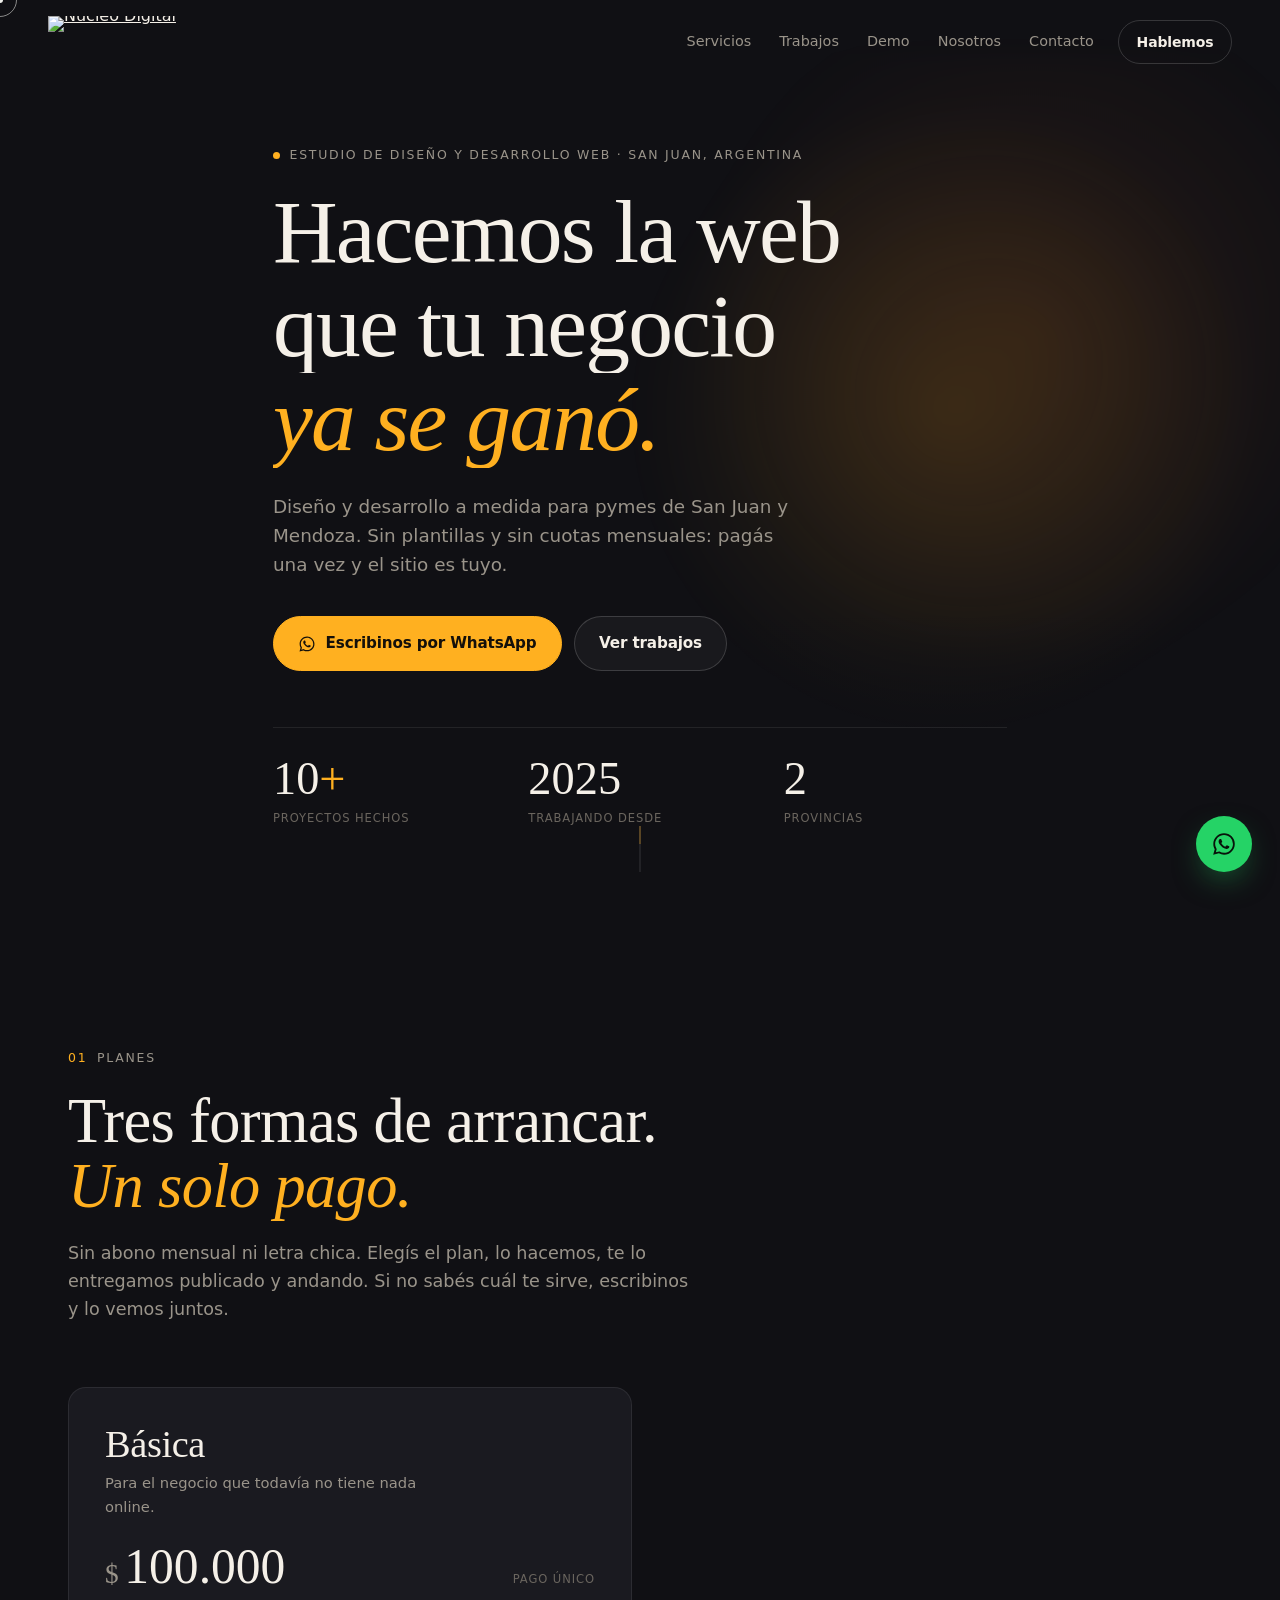
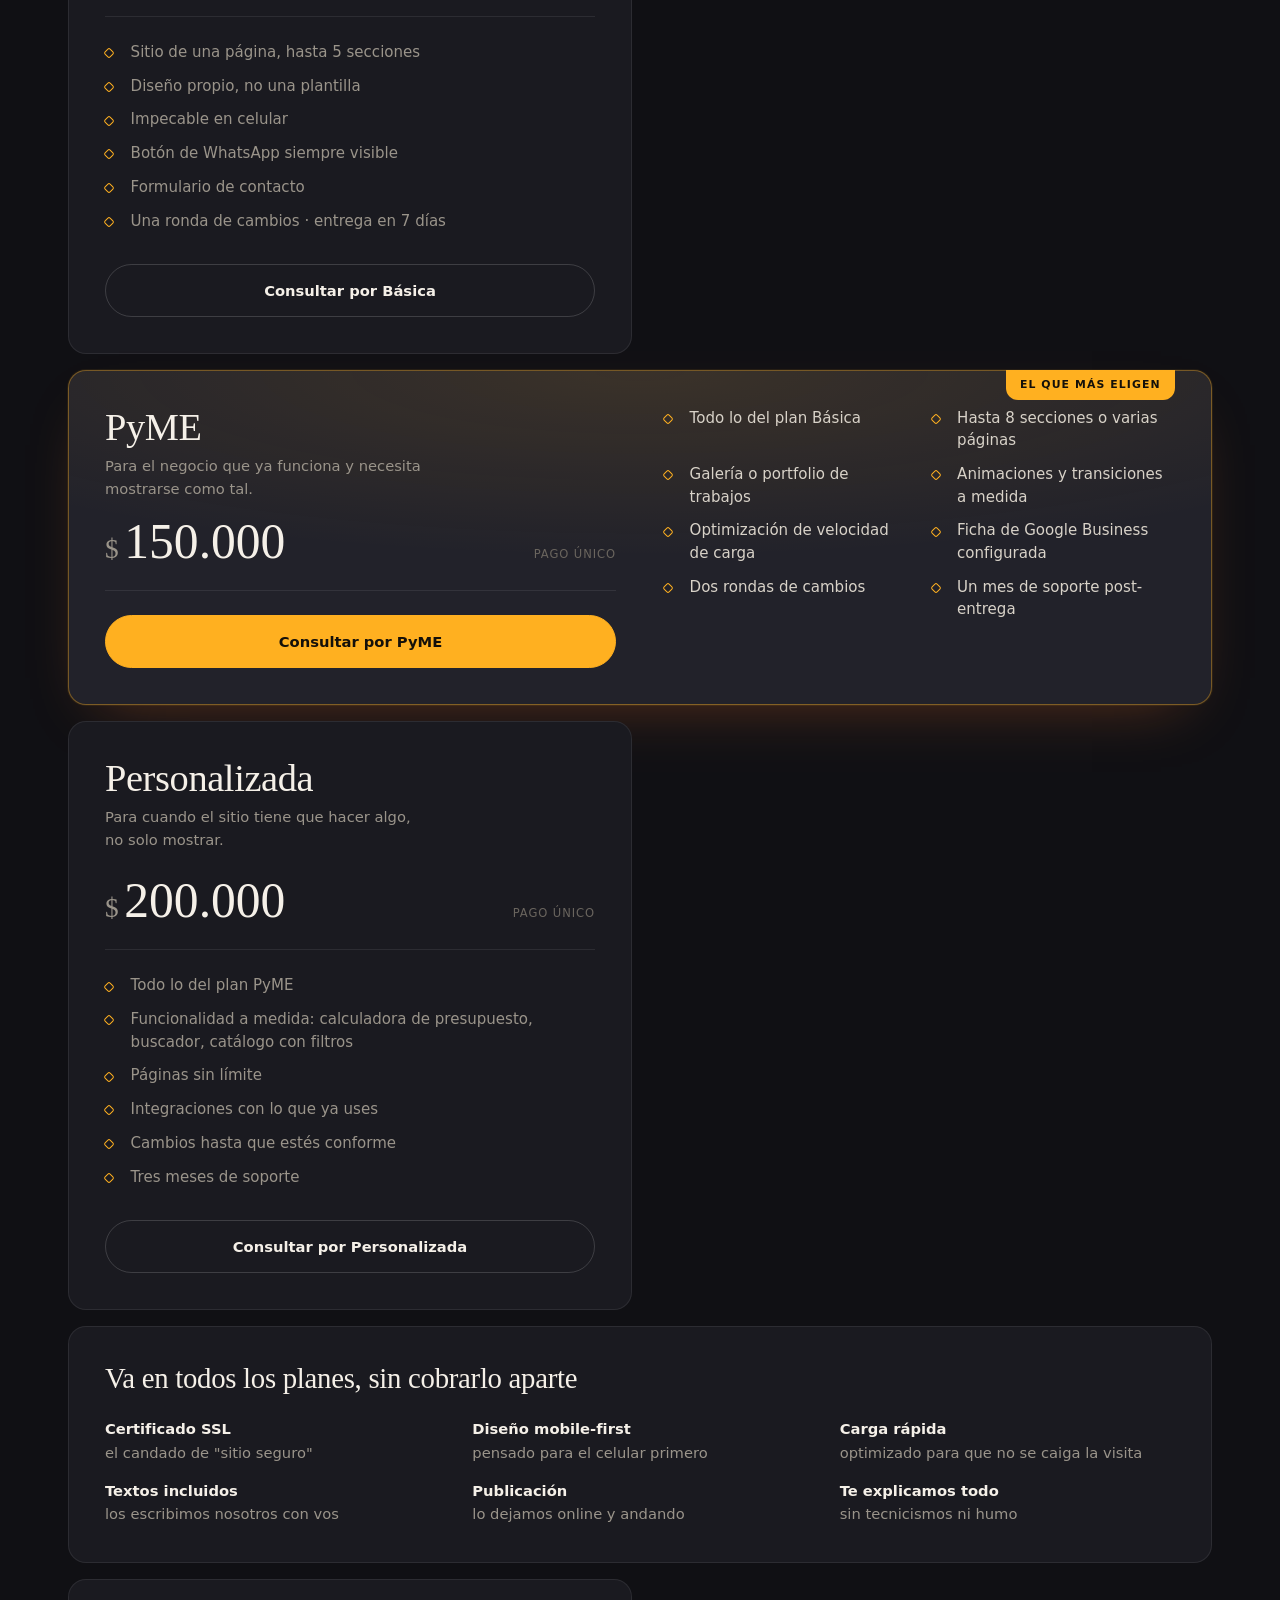
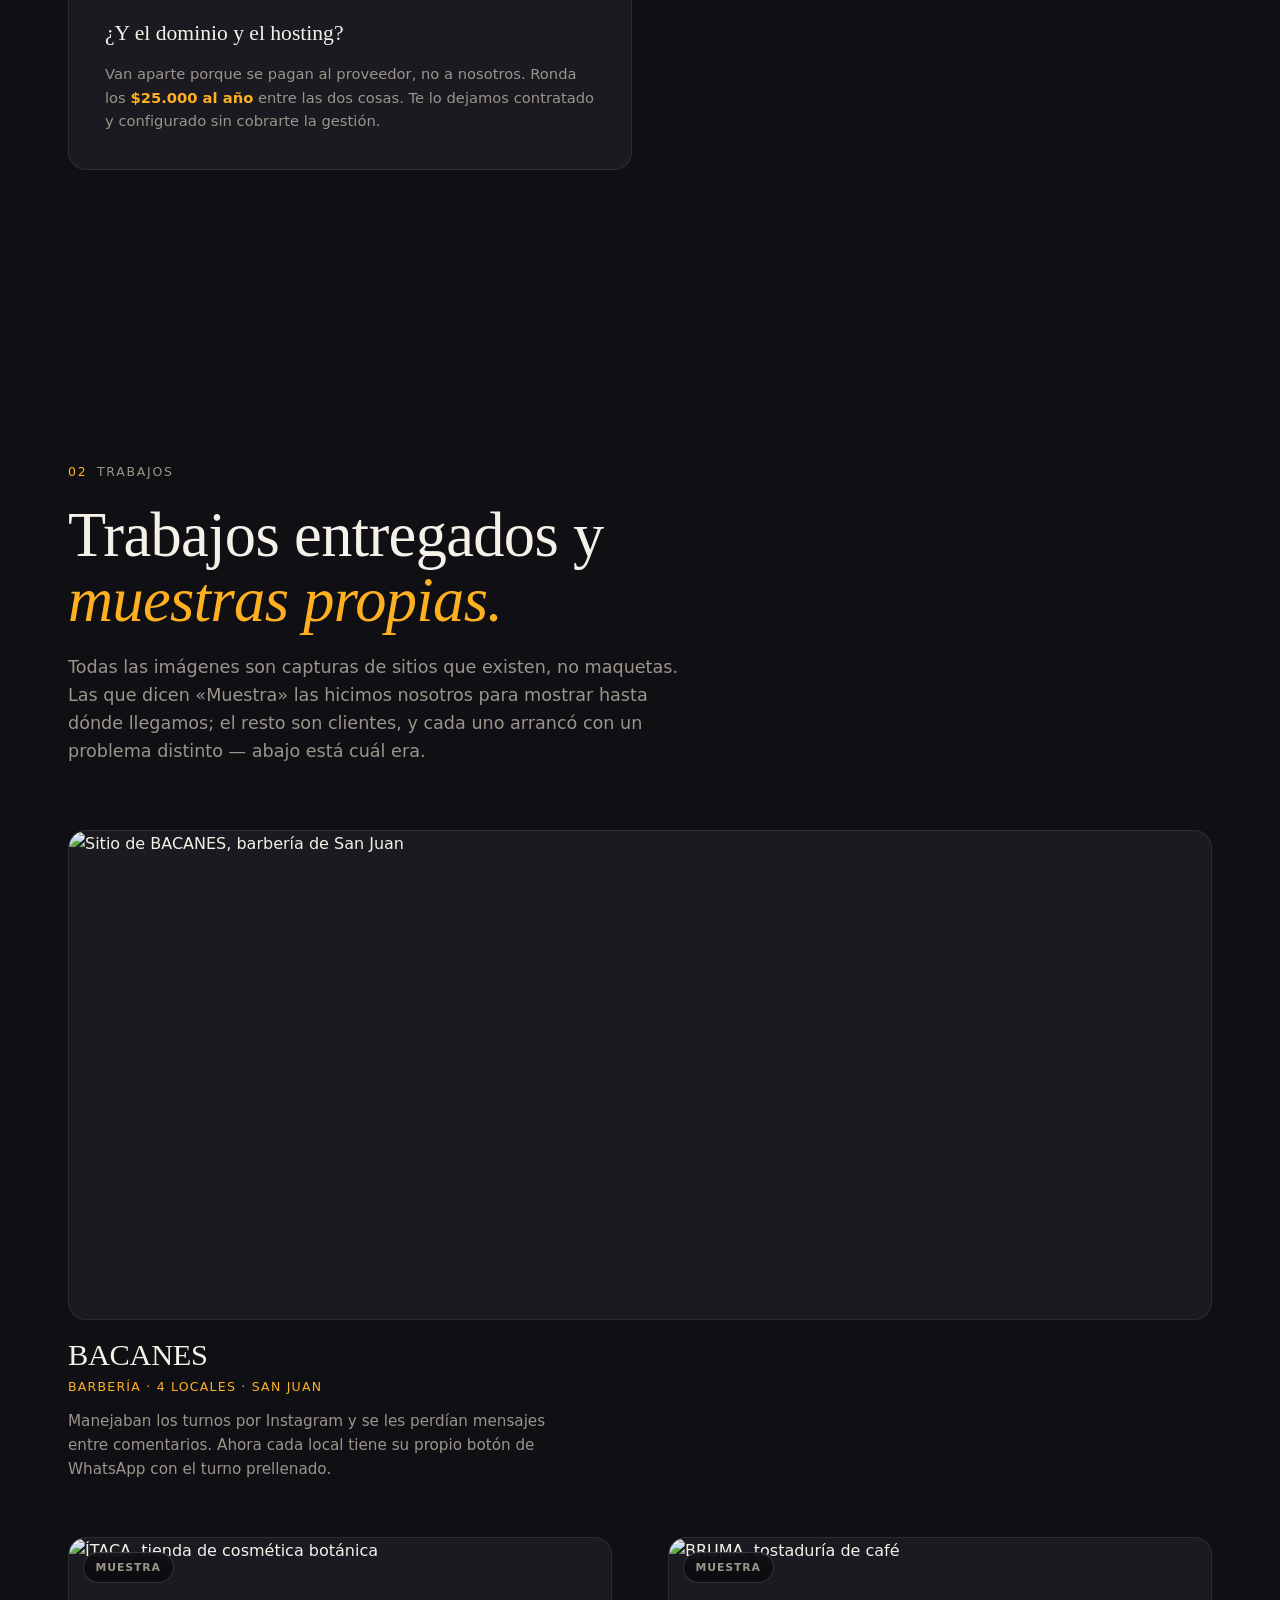
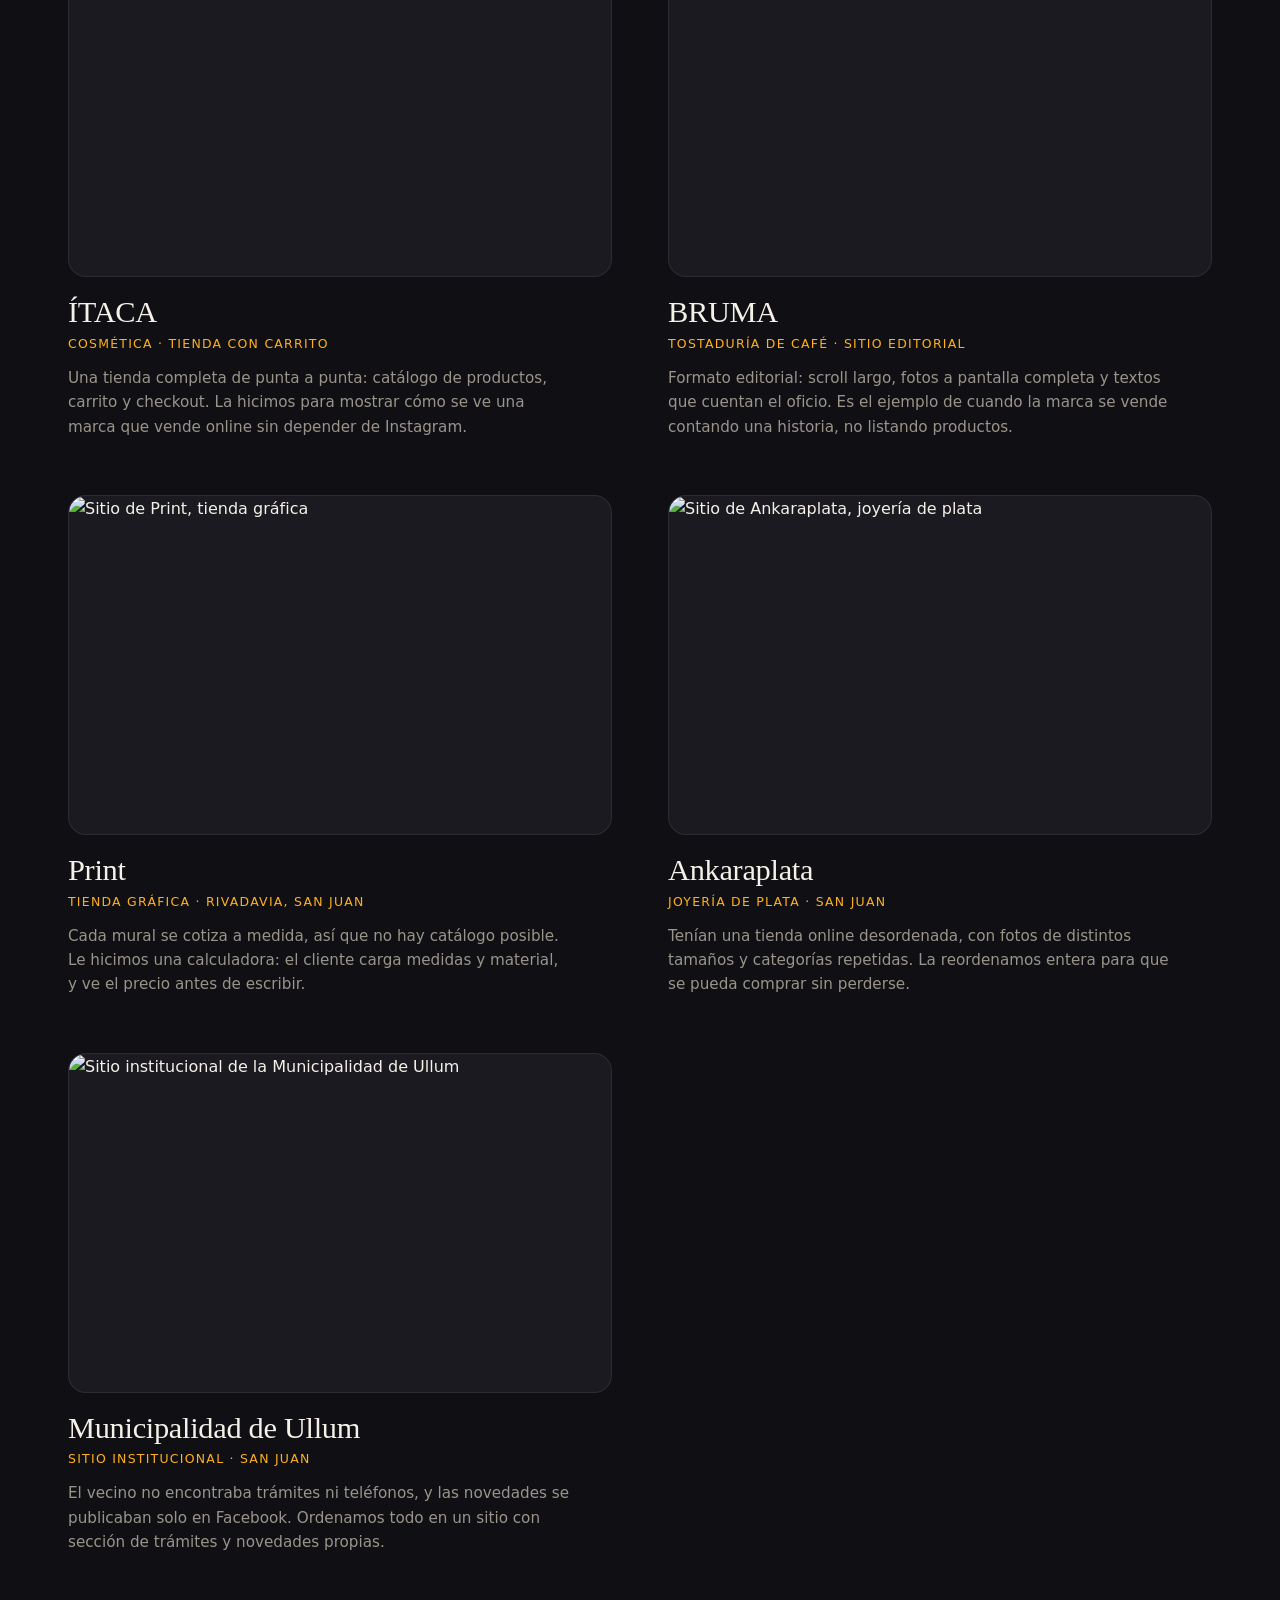
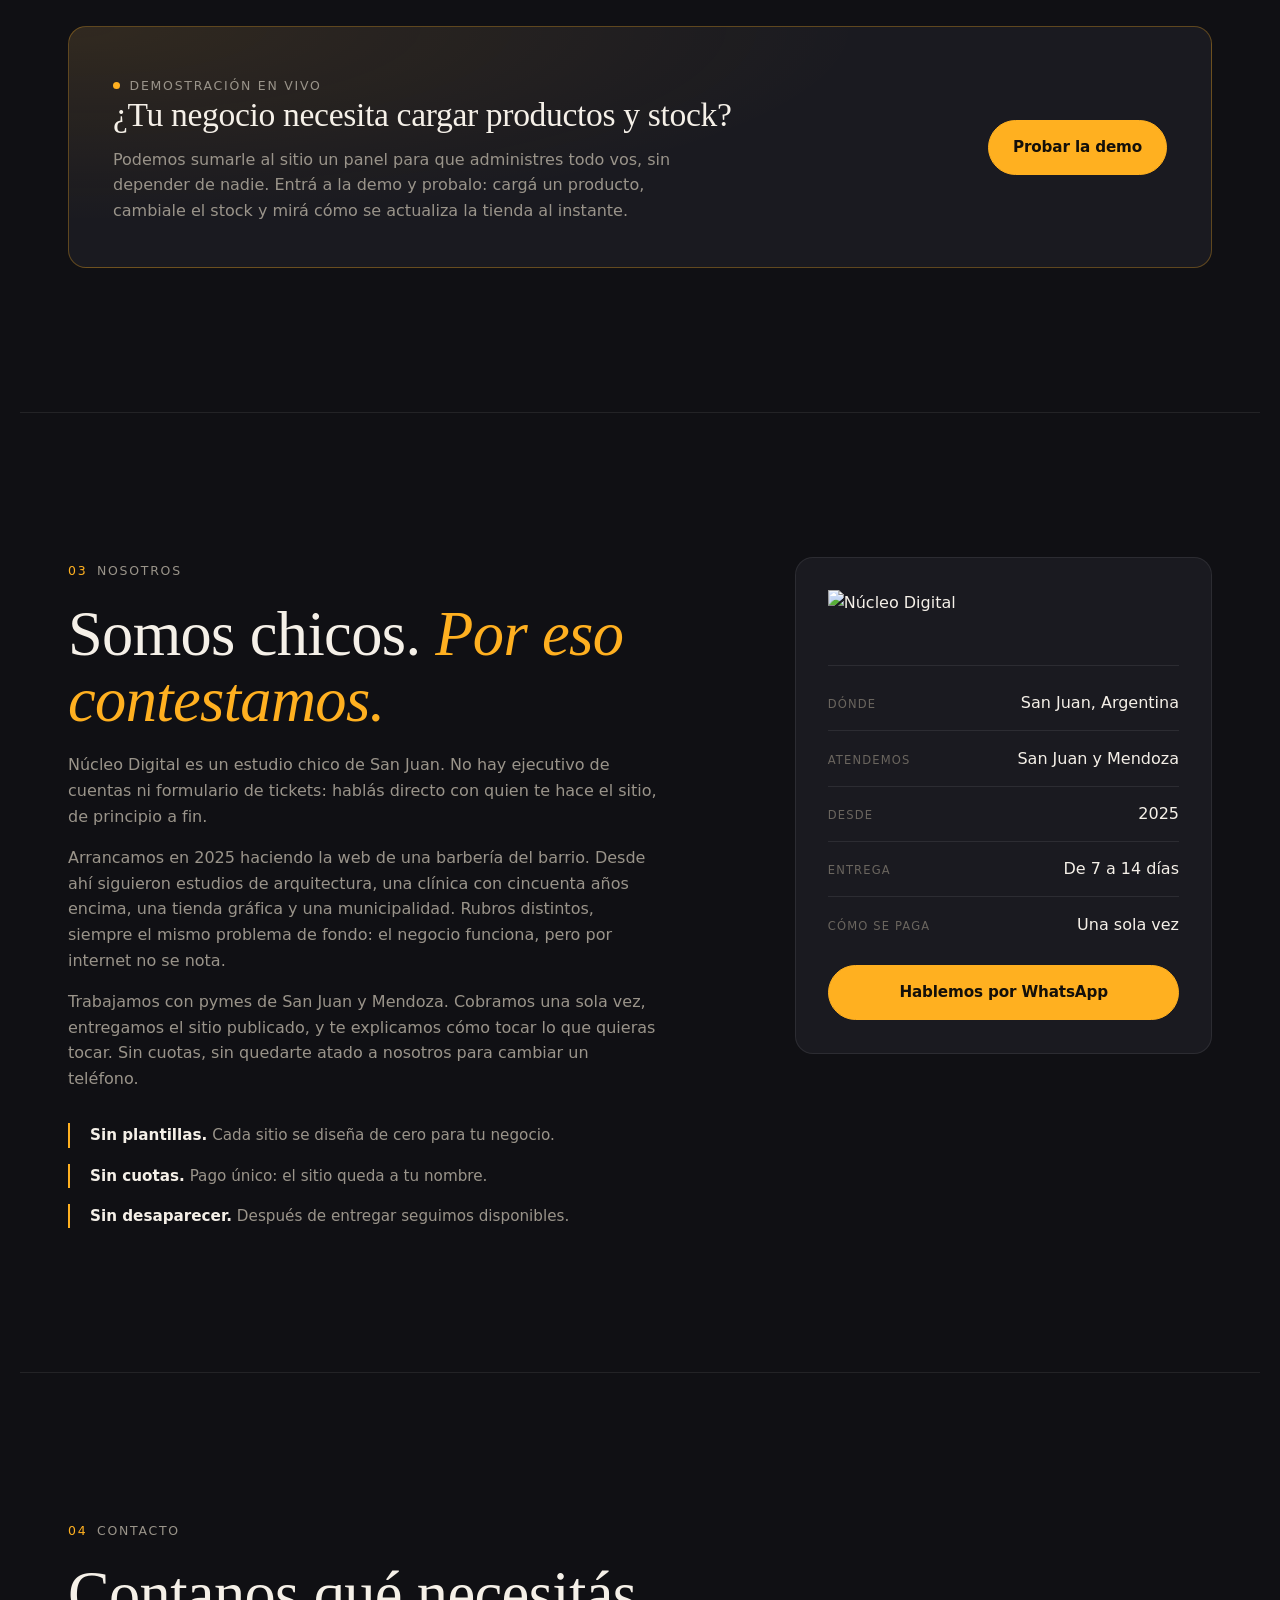
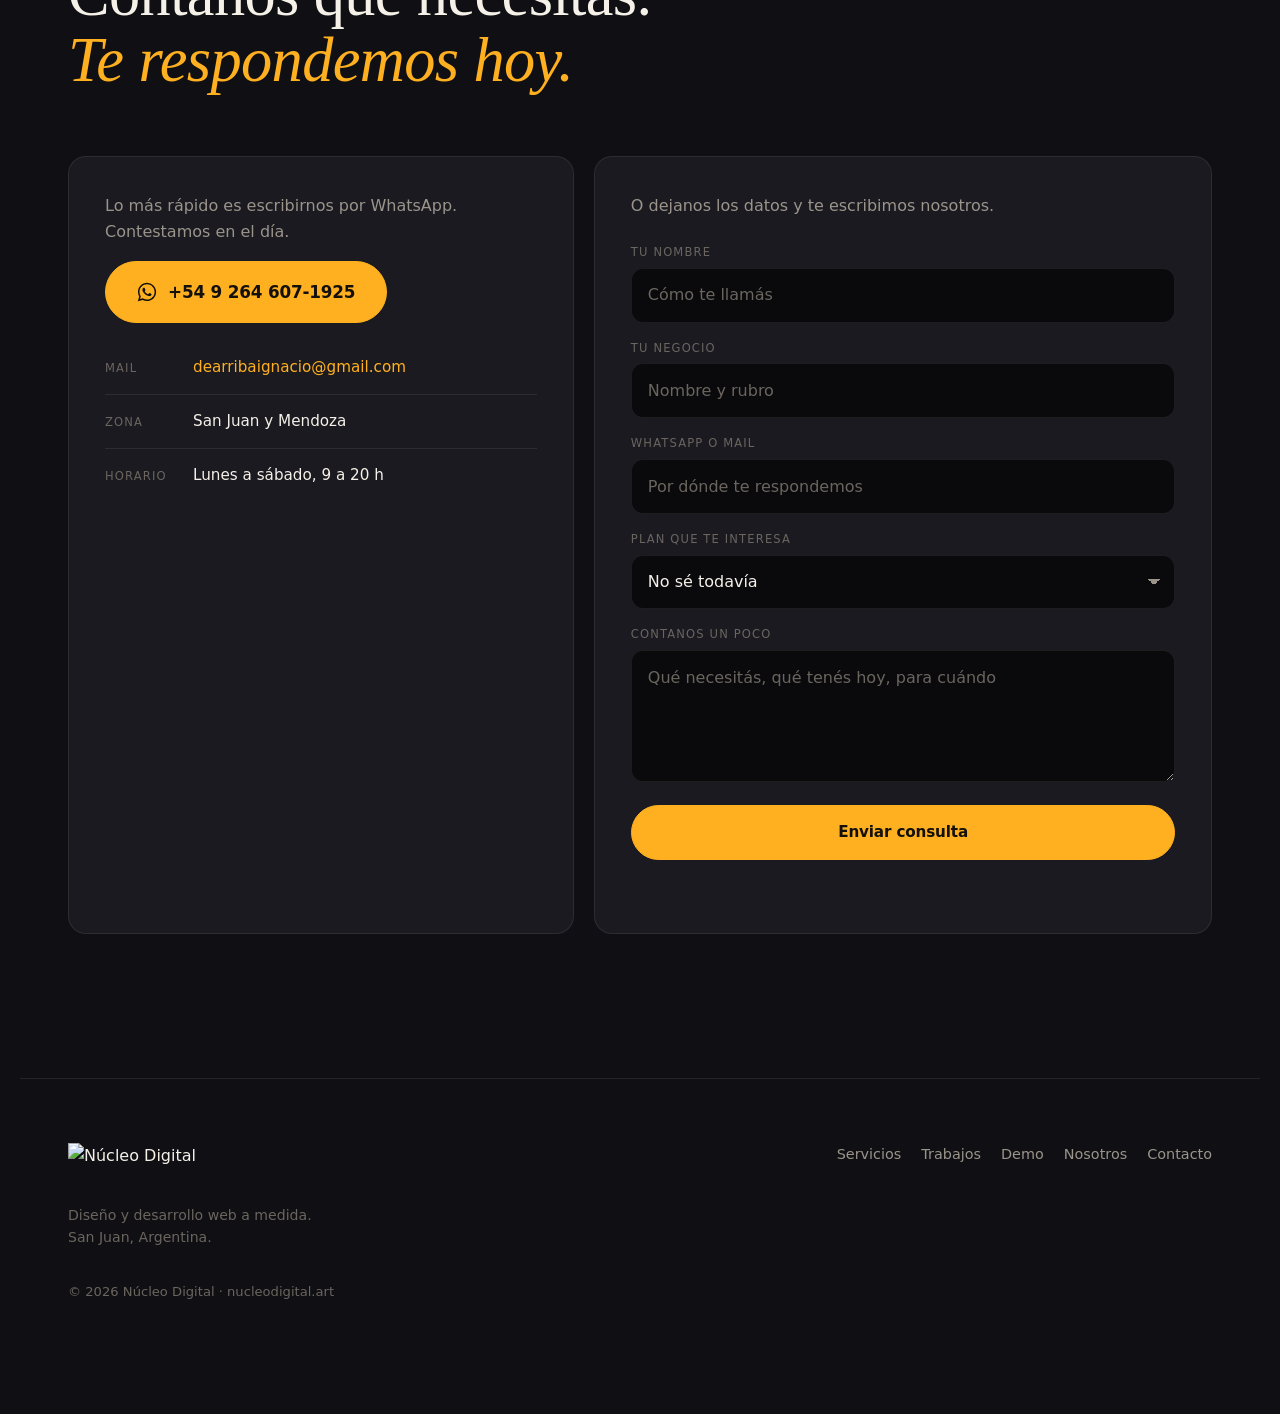
==== index.html @ 736908eb "Add files via upload" ====
<!DOCTYPE html>
<html lang="es-AR">
<head>
<meta charset="utf-8">
<meta name="viewport" content="width=device-width, initial-scale=1, viewport-fit=cover">
<title>Núcleo Digital — Diseño y desarrollo web en San Juan y Mendoza</title>
<meta name="description" content="Hacemos la web de tu negocio a medida: diseño propio, carga rápida y WhatsApp integrado. Pago único, sin cuotas. San Juan y Mendoza.">
<meta name="theme-color" content="#101014">

<!-- Open Graph: define como se ve el link cuando se manda por WhatsApp.
     La imagen debe ser absoluta y estar publicada para que WhatsApp la levante. -->
<meta property="og:type" content="website">
<meta property="og:locale" content="es_AR">
<meta property="og:site_name" content="Núcleo Digital">
<meta property="og:url" content="https://nucleodigital.art/">
<meta property="og:title" content="Núcleo Digital — La web que tu negocio ya se ganó">
<meta property="og:description" content="Diseño y desarrollo web a medida para pymes de San Juan y Mendoza. Pago único, sin cuotas mensuales. Mirá los trabajos.">
<meta property="og:image" content="https://nucleodigital.art/assets/img/og.jpg">
<meta property="og:image:width" content="1200">
<meta property="og:image:height" content="630">
<meta property="og:image:type" content="image/jpeg">
<meta property="og:image:alt" content="Núcleo Digital — estudio de diseño y desarrollo web">
<meta name="twitter:card" content="summary_large_image">
<meta name="twitter:title" content="Núcleo Digital — La web que tu negocio ya se ganó">
<meta name="twitter:description" content="Diseño y desarrollo web a medida para pymes de San Juan y Mendoza. Pago único, sin cuotas mensuales.">
<meta name="twitter:image" content="https://nucleodigital.art/assets/img/og.jpg">

<link rel="icon" href="assets/img/favicon.svg" type="image/svg+xml">
<link rel="apple-touch-icon" href="assets/img/apple-touch-icon.png">

<!-- Las fuentes van precargadas: son bloqueantes para el primer texto que se ve. -->
<link rel="preload" href="assets/fonts/inter-variable.woff2" as="font" type="font/woff2" crossorigin>
<link rel="preload" href="assets/fonts/instrument-serif-400.woff2" as="font" type="font/woff2" crossorigin>
<link rel="stylesheet" href="styles.css">

<!-- Marca que hay JS antes del primer pintado. Sin esto, los bloques que van
     a animarse aparecen visibles un instante y despues se esconden. Si el JS
     esta desactivado, la clase nunca se agrega y todo se ve igual, quieto. -->
<script>document.documentElement.classList.add('js');</script>
</head>

<body>

<a class="saltar" href="#contenido">Saltar al contenido</a>

<!-- Cursor propio. Se activa solo en dispositivos con mouse real (ver main.js). -->
<div class="cursor" aria-hidden="true"><span class="cursor__punto"></span><span class="cursor__anillo"></span></div>

<!-- ======================= ENCABEZADO ======================= -->
<header class="cabecera" id="cabecera">
  <a class="cabecera__logo" href="#inicio" aria-label="Núcleo Digital — ir al inicio">
    <img src="assets/img/logo.webp" alt="Núcleo Digital" width="200" height="60" fetchpriority="high">
  </a>

  <nav class="cabecera__nav" aria-label="Secciones">
    <a href="#servicios">Servicios</a>
    <a href="#portfolio">Trabajos</a>
    <a href="demo-panel.html">Demo</a>
    <a href="#nosotros">Nosotros</a>
    <a href="#contacto">Contacto</a>
  </nav>

  <a class="boton boton--chico iman" href="#contacto" data-cursor="Escribir">Hablemos</a>

  <button class="cabecera__menu" type="button" aria-label="Abrir menú" aria-expanded="false" aria-controls="menu-movil">
    <span></span><span></span>
  </button>
</header>

<!-- Menú de celular -->
<div class="menu-movil" id="menu-movil" hidden>
  <nav aria-label="Secciones">
    <a href="#servicios"><span>01</span> Servicios</a>
    <a href="#portfolio"><span>02</span> Trabajos</a>
    <a href="demo-panel.html"><span>03</span> Demo del panel</a>
    <a href="#nosotros"><span>04</span> Nosotros</a>
    <a href="#contacto"><span>05</span> Contacto</a>
  </nav>
  <a class="boton boton--wa" href="https://wa.me/5492646071925?text=Hola%20N%C3%BAcleo%20Digital%2C%20vi%20la%20web%20y%20quiero%20consultarles." target="_blank" rel="noopener">Escribinos por WhatsApp</a>
</div>

<main id="contenido">

<!-- ======================= INICIO / HERO ======================= -->
<section class="hero" id="inicio">
  <!-- La escena 3D se inyecta acá solo en desktop. En celular queda el
       degradado estático de CSS, que pesa cero. -->
  <div class="hero__escena" id="escena" aria-hidden="true"></div>
  <div class="hero__velo" aria-hidden="true"></div>

  <div class="hero__cuerpo">
    <p class="etiqueta revelar">
      <span class="etiqueta__punto"></span>
      Estudio de diseño y desarrollo web · San Juan, Argentina
    </p>

    <h1 class="hero__titulo">
      <span class="linea">Hacemos la web</span>
      <span class="linea">que tu negocio</span>
      <span class="linea"><em>ya se ganó.</em></span>
    </h1>

    <p class="hero__bajada revelar">
      Diseño y desarrollo a medida para pymes de San Juan y Mendoza.
      Sin plantillas y sin cuotas mensuales: pagás una vez y el sitio es tuyo.
    </p>

    <div class="hero__acciones revelar">
      <a class="boton boton--wa iman" href="https://wa.me/5492646071925?text=Hola%20N%C3%BAcleo%20Digital%2C%20vi%20la%20web%20y%20quiero%20consultarles." target="_blank" rel="noopener" data-cursor="WhatsApp">
        <svg viewBox="0 0 24 24" width="18" height="18" aria-hidden="true"><path fill="currentColor" d="M12.04 2c-5.46 0-9.9 4.44-9.9 9.9 0 1.75.46 3.45 1.32 4.95L2 22l5.3-1.39a9.86 9.86 0 0 0 4.74 1.21h.01c5.46 0 9.9-4.44 9.9-9.9 0-2.65-1.03-5.14-2.9-7.01A9.82 9.82 0 0 0 12.04 2Zm0 18.15h-.01a8.2 8.2 0 0 1-4.18-1.15l-.3-.18-3.1.81.83-3.02-.2-.31a8.16 8.16 0 0 1-1.26-4.4c0-4.54 3.7-8.23 8.23-8.23 2.2 0 4.26.86 5.82 2.41a8.18 8.18 0 0 1 2.41 5.83c0 4.54-3.7 8.24-8.24 8.24Zm4.52-6.16c-.25-.12-1.47-.72-1.69-.81-.23-.08-.39-.12-.56.13-.16.24-.64.8-.79.97-.14.16-.29.18-.54.06-.25-.12-1.05-.39-1.99-1.23-.74-.66-1.24-1.47-1.38-1.72-.15-.25-.02-.38.11-.5.11-.11.25-.29.37-.43.13-.15.17-.25.25-.41.08-.17.04-.31-.02-.43-.06-.12-.56-1.34-.76-1.84-.2-.48-.4-.42-.56-.43h-.48c-.16 0-.43.06-.65.31-.22.25-.85.83-.85 2.03s.87 2.35.99 2.51c.12.16 1.71 2.61 4.15 3.66.58.25 1.03.4 1.39.51.58.19 1.11.16 1.53.1.47-.07 1.47-.6 1.67-1.18.21-.58.21-1.07.15-1.18-.06-.1-.22-.16-.47-.28Z"/></svg>
        Escribinos por WhatsApp
      </a>
      <a class="boton boton--fantasma iman" href="#portfolio" data-cursor="Mirar">Ver trabajos</a>
    </div>

    <!-- Contadores. data-hasta es el valor final; el conteo lo arranca ScrollTrigger. -->
    <dl class="cifras revelar">
      <div class="cifra">
        <dt class="cifra__valor"><span data-contador data-hasta="10">0</span><span class="cifra__mas">+</span></dt>
        <dd class="cifra__rotulo">Proyectos hechos</dd>
      </div>
      <div class="cifra">
        <dt class="cifra__valor"><span data-contador data-hasta="2025" data-formato="crudo">0</span></dt>
        <dd class="cifra__rotulo">Trabajando desde</dd>
      </div>
      <div class="cifra">
        <dt class="cifra__valor"><span data-contador data-hasta="2">0</span></dt>
        <dd class="cifra__rotulo">Provincias</dd>
      </div>
    </dl>
  </div>

  <div class="hero__bajar" aria-hidden="true"><span></span></div>
</section>

<!-- ======================= SERVICIOS ======================= -->
<section class="seccion" id="servicios">
  <div class="seccion__cabecera">
    <p class="etiqueta revelar"><span class="etiqueta__num">01</span> Planes</p>
    <h2 class="titulo revelar-t">Tres formas de arrancar. <em>Un solo pago.</em></h2>
    <p class="seccion__bajada revelar">
      Sin abono mensual ni letra chica. Elegís el plan, lo hacemos, te lo entregamos
      publicado y andando. Si no sabés cuál te sirve, escribinos y lo vemos juntos.
    </p>
  </div>

  <!-- Bento: la celda del plan PyME ocupa el doble y lleva el acento ámbar. -->
  <div class="bento">

    <article class="plan bento__celda" data-plan="basica">
      <header class="plan__cabecera">
        <h3 class="plan__nombre">Básica</h3>
        <p class="plan__para">Para el negocio que todavía no tiene nada online.</p>
      </header>
      <p class="plan__precio"><span class="plan__moneda">$</span>100.000<span class="plan__unico">pago único</span></p>
      <ul class="plan__lista">
        <li>Sitio de una página, hasta 5 secciones</li>
        <li>Diseño propio, no una plantilla</li>
        <li>Impecable en celular</li>
        <li>Botón de WhatsApp siempre visible</li>
        <li>Formulario de contacto</li>
        <li>Una ronda de cambios · entrega en 7 días</li>
      </ul>
      <a class="plan__cta iman" href="https://wa.me/5492646071925?text=Hola%2C%20me%20interesa%20el%20plan%20B%C3%A1sica%20de%20%24100.000." target="_blank" rel="noopener" data-cursor="Consultar">Consultar por Básica</a>
    </article>

    <article class="plan plan--destacado bento__celda bento__celda--ancha" data-plan="pyme">
      <span class="plan__cinta">El que más eligen</span>
      <header class="plan__cabecera">
        <h3 class="plan__nombre">PyME</h3>
        <p class="plan__para">Para el negocio que ya funciona y necesita mostrarse como tal.</p>
      </header>
      <p class="plan__precio"><span class="plan__moneda">$</span>150.000<span class="plan__unico">pago único</span></p>
      <ul class="plan__lista plan__lista--dos">
        <li>Todo lo del plan Básica</li>
        <li>Hasta 8 secciones o varias páginas</li>
        <li>Galería o portfolio de trabajos</li>
        <li>Animaciones y transiciones a medida</li>
        <li>Optimización de velocidad de carga</li>
        <li>Ficha de Google Business configurada</li>
        <li>Dos rondas de cambios</li>
        <li>Un mes de soporte post-entrega</li>
      </ul>
      <a class="plan__cta plan__cta--lleno iman" href="https://wa.me/5492646071925?text=Hola%2C%20me%20interesa%20el%20plan%20PyME%20de%20%24150.000." target="_blank" rel="noopener" data-cursor="Consultar">Consultar por PyME</a>
    </article>

    <article class="plan bento__celda" data-plan="personalizada">
      <header class="plan__cabecera">
        <h3 class="plan__nombre">Personalizada</h3>
        <p class="plan__para">Para cuando el sitio tiene que hacer algo, no solo mostrar.</p>
      </header>
      <p class="plan__precio"><span class="plan__moneda">$</span>200.000<span class="plan__unico">pago único</span></p>
      <ul class="plan__lista">
        <li>Todo lo del plan PyME</li>
        <li>Funcionalidad a medida: calculadora de presupuesto, buscador, catálogo con filtros</li>
        <li>Páginas sin límite</li>
        <li>Integraciones con lo que ya uses</li>
        <li>Cambios hasta que estés conforme</li>
        <li>Tres meses de soporte</li>
      </ul>
      <a class="plan__cta iman" href="https://wa.me/5492646071925?text=Hola%2C%20me%20interesa%20el%20plan%20Personalizada%20de%20%24200.000." target="_blank" rel="noopener" data-cursor="Consultar">Consultar por Personalizada</a>
    </article>

    <div class="incluido bento__celda bento__celda--ancha">
      <h3 class="incluido__titulo">Va en todos los planes, sin cobrarlo aparte</h3>
      <ul class="incluido__lista">
        <li><span>Certificado SSL</span> el candado de "sitio seguro"</li>
        <li><span>Diseño mobile-first</span> pensado para el celular primero</li>
        <li><span>Carga rápida</span> optimizado para que no se caiga la visita</li>
        <li><span>Textos incluidos</span> los escribimos nosotros con vos</li>
        <li><span>Publicación</span> lo dejamos online y andando</li>
        <li><span>Te explicamos todo</span> sin tecnicismos ni humo</li>
      </ul>
    </div>

    <div class="nota bento__celda">
      <p class="nota__titulo">¿Y el dominio y el hosting?</p>
      <p>Van aparte porque se pagan al proveedor, no a nosotros. Ronda los <strong>$25.000 al año</strong> entre las dos cosas. Te lo dejamos contratado y configurado sin cobrarte la gestión.</p>
    </div>

  </div>
</section>

<!-- ======================= PORTFOLIO ======================= -->
<section class="seccion" id="portfolio">
  <div class="seccion__cabecera">
    <p class="etiqueta revelar"><span class="etiqueta__num">02</span> Trabajos</p>
    <h2 class="titulo revelar-t">Trabajos entregados y <em>muestras propias.</em></h2>
    <p class="seccion__bajada revelar">
      Todas las imágenes son capturas de sitios que existen, no maquetas. Las que dicen
      «Muestra» las hicimos nosotros para mostrar hasta dónde llegamos; el resto son
      clientes, y cada uno arrancó con un problema distinto — abajo está cuál era.
    </p>
  </div>

  <div class="trabajos">

    <article class="trabajo revelar-c">
      <a class="trabajo__marco" href="https://lightsteelblue-opossum-344997.hostingersite.com/" target="_blank" rel="noopener" data-cursor="Visitar">
        <img src="assets/portfolio/bacanes-800.webp"
             srcset="assets/portfolio/bacanes-800.webp 800w, assets/portfolio/bacanes-1600.webp 1600w"
             sizes="(max-width: 900px) 92vw, 46vw"
             alt="Sitio de BACANES, barbería de San Juan" width="1600" height="1000" loading="lazy" decoding="async">
        <span class="trabajo__ir">Ver el sitio</span>
      </a>
      <div class="trabajo__pie">
        <h3 class="trabajo__nombre">BACANES</h3>
        <p class="trabajo__rubro">Barbería · 4 locales · San Juan</p>
        <p class="trabajo__texto">Manejaban los turnos por Instagram y se les perdían mensajes entre comentarios. Ahora cada local tiene su propio botón de WhatsApp con el turno prellenado.</p>
      </div>
    </article>

    <!-- Muestras propias: van acá arriba, junto a BACANES, pero conservan el
         sello para no hacerlas pasar por clientes. -->
    <article class="trabajo revelar-c">
      <a class="trabajo__marco" href="https://mediumpurple-gnu-359072.hostingersite.com/" target="_blank" rel="noopener" data-cursor="Visitar">
        <span class="trabajo__sello">Muestra</span>
        <img src="assets/portfolio/itaca-800.webp"
             srcset="assets/portfolio/itaca-800.webp 800w, assets/portfolio/itaca-1600.webp 1600w"
             sizes="(max-width: 900px) 92vw, 46vw"
             alt="ÍTACA, tienda de cosmética botánica" width="1600" height="1000" loading="lazy" decoding="async">
        <span class="trabajo__ir">Ver el sitio</span>
      </a>
      <div class="trabajo__pie">
        <h3 class="trabajo__nombre">ÍTACA</h3>
        <p class="trabajo__rubro">Cosmética · tienda con carrito</p>
        <p class="trabajo__texto">Una tienda completa de punta a punta: catálogo de productos, carrito y checkout. La hicimos para mostrar cómo se ve una marca que vende online sin depender de Instagram.</p>
      </div>
    </article>

    <article class="trabajo revelar-c">
      <a class="trabajo__marco" href="https://darkorchid-frog-388124.hostingersite.com/" target="_blank" rel="noopener" data-cursor="Visitar">
        <span class="trabajo__sello">Muestra</span>
        <img src="assets/portfolio/bruma-800.webp"
             srcset="assets/portfolio/bruma-800.webp 800w, assets/portfolio/bruma-1600.webp 1600w"
             sizes="(max-width: 900px) 92vw, 46vw"
             alt="BRUMA, tostaduría de café" width="1600" height="1000" loading="lazy" decoding="async">
        <span class="trabajo__ir">Ver el sitio</span>
      </a>
      <div class="trabajo__pie">
        <h3 class="trabajo__nombre">BRUMA</h3>
        <p class="trabajo__rubro">Tostaduría de café · sitio editorial</p>
        <p class="trabajo__texto">Formato editorial: scroll largo, fotos a pantalla completa y textos que cuentan el oficio. Es el ejemplo de cuando la marca se vende contando una historia, no listando productos.</p>
      </div>
    </article>

    <article class="trabajo revelar-c">
      <div class="trabajo__marco trabajo__marco--quieto">
        <img src="assets/portfolio/print-800.webp"
             srcset="assets/portfolio/print-800.webp 800w, assets/portfolio/print-1600.webp 1600w"
             sizes="(max-width: 900px) 92vw, 46vw"
             alt="Sitio de Print, tienda gráfica" width="1600" height="1000" loading="lazy" decoding="async">
      </div>
      <div class="trabajo__pie">
        <h3 class="trabajo__nombre">Print</h3>
        <p class="trabajo__rubro">Tienda gráfica · Rivadavia, San Juan</p>
        <p class="trabajo__texto">Cada mural se cotiza a medida, así que no hay catálogo posible. Le hicimos una calculadora: el cliente carga medidas y material, y ve el precio antes de escribir.</p>
      </div>
    </article>

    <article class="trabajo revelar-c">
      <div class="trabajo__marco trabajo__marco--quieto">
        <img src="assets/portfolio/ankara-800.webp"
             srcset="assets/portfolio/ankara-800.webp 800w, assets/portfolio/ankara-1600.webp 1600w"
             sizes="(max-width: 900px) 92vw, 46vw"
             alt="Sitio de Ankaraplata, joyería de plata" width="1600" height="1000" loading="lazy" decoding="async">
      </div>
      <div class="trabajo__pie">
        <h3 class="trabajo__nombre">Ankaraplata</h3>
        <p class="trabajo__rubro">Joyería de plata · San Juan</p>
        <p class="trabajo__texto">Tenían una tienda online desordenada, con fotos de distintos tamaños y categorías repetidas. La reordenamos entera para que se pueda comprar sin perderse.</p>
      </div>
    </article>

    <article class="trabajo revelar-c">
      <div class="trabajo__marco trabajo__marco--quieto">
        <img src="assets/portfolio/ullum-800.webp"
             srcset="assets/portfolio/ullum-800.webp 800w, assets/portfolio/ullum-1600.webp 1600w"
             sizes="(max-width: 900px) 92vw, 46vw"
             alt="Sitio institucional de la Municipalidad de Ullum" width="1600" height="1000" loading="lazy" decoding="async">
      </div>
      <div class="trabajo__pie">
        <h3 class="trabajo__nombre">Municipalidad de Ullum</h3>
        <p class="trabajo__rubro">Sitio institucional · San Juan</p>
        <p class="trabajo__texto">El vecino no encontraba trámites ni teléfonos, y las novedades se publicaban solo en Facebook. Ordenamos todo en un sitio con sección de trámites y novedades propias.</p>
      </div>
    </article>

  </div>

  <!-- Invitación a la demo del panel: acá el cliente ya vio los trabajos y es
       el momento de mostrarle que también se le puede hacer algo con gestión. -->
  <aside class="invita-demo revelar-c">
    <div class="invita-demo__texto">
      <p class="etiqueta"><span class="etiqueta__punto"></span> Demostración en vivo</p>
      <h3 class="invita-demo__titulo">¿Tu negocio necesita cargar productos y stock?</h3>
      <p>
        Podemos sumarle al sitio un panel para que administres todo vos, sin
        depender de nadie. Entrá a la demo y probalo: cargá un producto, cambiale
        el stock y mirá cómo se actualiza la tienda al instante.
      </p>
    </div>
    <a class="boton boton--lleno iman" href="demo-panel.html" data-cursor="Probar">Probar la demo</a>
  </aside>
</section>

<!-- ======================= NOSOTROS ======================= -->
<section class="seccion seccion--nosotros" id="nosotros">
  <div class="nosotros">
    <div class="nosotros__texto">
      <p class="etiqueta revelar"><span class="etiqueta__num">03</span> Nosotros</p>
      <h2 class="titulo revelar-t">Somos chicos. <em>Por eso contestamos.</em></h2>

      <p class="revelar">
        Núcleo Digital es un estudio chico de San Juan. No hay ejecutivo de cuentas ni
        formulario de tickets: hablás directo con quien te hace el sitio, de principio a fin.
      </p>
      <p class="revelar">
        Arrancamos en 2025 haciendo la web de una barbería del barrio. Desde ahí siguieron
        estudios de arquitectura, una clínica con cincuenta años encima, una tienda gráfica
        y una municipalidad. Rubros distintos, siempre el mismo problema de fondo: el
        negocio funciona, pero por internet no se nota.
      </p>
      <p class="revelar">
        Trabajamos con pymes de San Juan y Mendoza. Cobramos una sola vez, entregamos el
        sitio publicado, y te explicamos cómo tocar lo que quieras tocar. Sin cuotas, sin
        quedarte atado a nosotros para cambiar un teléfono.
      </p>

      <ul class="valores revelar">
        <li><strong>Sin plantillas.</strong> Cada sitio se diseña de cero para tu negocio.</li>
        <li><strong>Sin cuotas.</strong> Pago único: el sitio queda a tu nombre.</li>
        <li><strong>Sin desaparecer.</strong> Después de entregar seguimos disponibles.</li>
      </ul>
    </div>

    <aside class="nosotros__tarjeta revelar-c">
      <div class="nosotros__marca">
        <img src="assets/img/logo.webp" alt="Núcleo Digital" width="220" height="66" loading="lazy">
      </div>
      <dl class="ficha">
        <div><dt>Dónde</dt><dd>San Juan, Argentina</dd></div>
        <div><dt>Atendemos</dt><dd>San Juan y Mendoza</dd></div>
        <div><dt>Desde</dt><dd>2025</dd></div>
        <div><dt>Entrega</dt><dd>De 7 a 14 días</dd></div>
        <div><dt>Cómo se paga</dt><dd>Una sola vez</dd></div>
      </dl>
      <a class="boton boton--wa boton--bloque iman" href="https://wa.me/5492646071925?text=Hola%20N%C3%BAcleo%20Digital%2C%20quiero%20hacer%20una%20consulta." target="_blank" rel="noopener" data-cursor="WhatsApp">Hablemos por WhatsApp</a>
    </aside>
  </div>
</section>

<!-- ======================= CONTACTO ======================= -->
<section class="seccion" id="contacto">
  <div class="seccion__cabecera">
    <p class="etiqueta revelar"><span class="etiqueta__num">04</span> Contacto</p>
    <h2 class="titulo revelar-t">Contanos qué necesitás. <em>Te respondemos hoy.</em></h2>
  </div>

  <div class="contacto">
    <div class="contacto__directo revelar-c">
      <p class="contacto__intro">Lo más rápido es escribirnos por WhatsApp. Contestamos en el día.</p>

      <a class="boton boton--wa boton--grande iman" href="https://wa.me/5492646071925?text=Hola%20N%C3%BAcleo%20Digital%2C%20vi%20la%20web%20y%20quiero%20consultarles." target="_blank" rel="noopener" data-cursor="WhatsApp">
        <svg viewBox="0 0 24 24" width="22" height="22" aria-hidden="true"><path fill="currentColor" d="M12.04 2c-5.46 0-9.9 4.44-9.9 9.9 0 1.75.46 3.45 1.32 4.95L2 22l5.3-1.39a9.86 9.86 0 0 0 4.74 1.21h.01c5.46 0 9.9-4.44 9.9-9.9 0-2.65-1.03-5.14-2.9-7.01A9.82 9.82 0 0 0 12.04 2Zm0 18.15h-.01a8.2 8.2 0 0 1-4.18-1.15l-.3-.18-3.1.81.83-3.02-.2-.31a8.16 8.16 0 0 1-1.26-4.4c0-4.54 3.7-8.23 8.23-8.23 2.2 0 4.26.86 5.82 2.41a8.18 8.18 0 0 1 2.41 5.83c0 4.54-3.7 8.24-8.24 8.24Zm4.52-6.16c-.25-.12-1.47-.72-1.69-.81-.23-.08-.39-.12-.56.13-.16.24-.64.8-.79.97-.14.16-.29.18-.54.06-.25-.12-1.05-.39-1.99-1.23-.74-.66-1.24-1.47-1.38-1.72-.15-.25-.02-.38.11-.5.11-.11.25-.29.37-.43.13-.15.17-.25.25-.41.08-.17.04-.31-.02-.43-.06-.12-.56-1.34-.76-1.84-.2-.48-.4-.42-.56-.43h-.48c-.16 0-.43.06-.65.31-.22.25-.85.83-.85 2.03s.87 2.35.99 2.51c.12.16 1.71 2.61 4.15 3.66.58.25 1.03.4 1.39.51.58.19 1.11.16 1.53.1.47-.07 1.47-.6 1.67-1.18.21-.58.21-1.07.15-1.18-.06-.1-.22-.16-.47-.28Z"/></svg>
        +54 9 264 607-1925
      </a>

      <ul class="contacto__datos">
        <li><span>Mail</span> <a href="mailto:dearribaignacio@gmail.com">dearribaignacio@gmail.com</a></li>
        <li><span>Zona</span> San Juan y Mendoza</li>
        <li><span>Horario</span> Lunes a sábado, 9 a 20 h</li>
      </ul>
    </div>

    <!-- El formulario manda a Google Apps Script. Si todavia no esta configurado
         (ver ENDPOINT_FORMULARIO en main.js), cae elegante a WhatsApp con el
         mensaje ya armado, asi nunca se pierde una consulta. -->
    <form class="formulario revelar-c" id="formulario" novalidate>
      <p class="formulario__intro">O dejanos los datos y te escribimos nosotros.</p>

      <div class="campo">
        <label for="f-nombre">Tu nombre</label>
        <input id="f-nombre" name="nombre" type="text" autocomplete="name" required placeholder="Cómo te llamás">
      </div>

      <div class="campo">
        <label for="f-negocio">Tu negocio</label>
        <input id="f-negocio" name="negocio" type="text" autocomplete="organization" placeholder="Nombre y rubro">
      </div>

      <div class="campo">
        <label for="f-contacto">WhatsApp o mail</label>
        <input id="f-contacto" name="contacto" type="text" autocomplete="tel" required placeholder="Por dónde te respondemos">
      </div>

      <div class="campo">
        <label for="f-plan">Plan que te interesa</label>
        <select id="f-plan" name="plan">
          <option value="No sé todavía">No sé todavía</option>
          <option value="Básica $100.000">Básica · $100.000</option>
          <option value="PyME $150.000">PyME · $150.000</option>
          <option value="Personalizada $200.000">Personalizada · $200.000</option>
        </select>
      </div>

      <div class="campo">
        <label for="f-mensaje">Contanos un poco</label>
        <textarea id="f-mensaje" name="mensaje" rows="4" placeholder="Qué necesitás, qué tenés hoy, para cuándo"></textarea>
      </div>

      <!-- Trampa para bots: si viene con texto, se descarta el envio. -->
      <div class="miel" aria-hidden="true">
        <label for="f-web">No completar</label>
        <input id="f-web" name="web" type="text" tabindex="-1" autocomplete="off">
      </div>

      <button class="boton boton--lleno boton--bloque iman" type="submit" data-cursor="Enviar">Enviar consulta</button>
      <p class="formulario__aviso" id="aviso" role="status" aria-live="polite"></p>
    </form>
  </div>
</section>

</main>

<!-- ======================= PIE ======================= -->
<footer class="pie">
  <div class="pie__marca">
    <img src="assets/img/logo.webp" alt="Núcleo Digital" width="180" height="54" loading="lazy">
    <p>Diseño y desarrollo web a medida.<br>San Juan, Argentina.</p>
  </div>
  <nav class="pie__nav" aria-label="Secciones">
    <a href="#servicios">Servicios</a>
    <a href="#portfolio">Trabajos</a>
    <a href="demo-panel.html">Demo</a>
    <a href="#nosotros">Nosotros</a>
    <a href="#contacto">Contacto</a>
  </nav>
  <p class="pie__legal">© <span id="anio">2026</span> Núcleo Digital · nucleodigital.art</p>
</footer>

<!-- WhatsApp flotante, fijo en toda la pagina -->
<a class="flotante" href="https://wa.me/5492646071925?text=Hola%20N%C3%BAcleo%20Digital%2C%20vi%20la%20web%20y%20quiero%20consultarles." target="_blank" rel="noopener" aria-label="Escribinos por WhatsApp" data-cursor="WhatsApp">
  <svg viewBox="0 0 24 24" width="26" height="26" aria-hidden="true"><path fill="currentColor" d="M12.04 2c-5.46 0-9.9 4.44-9.9 9.9 0 1.75.46 3.45 1.32 4.95L2 22l5.3-1.39a9.86 9.86 0 0 0 4.74 1.21h.01c5.46 0 9.9-4.44 9.9-9.9 0-2.65-1.03-5.14-2.9-7.01A9.82 9.82 0 0 0 12.04 2Zm0 18.15h-.01a8.2 8.2 0 0 1-4.18-1.15l-.3-.18-3.1.81.83-3.02-.2-.31a8.16 8.16 0 0 1-1.26-4.4c0-4.54 3.7-8.23 8.23-8.23 2.2 0 4.26.86 5.82 2.41a8.18 8.18 0 0 1 2.41 5.83c0 4.54-3.7 8.24-8.24 8.24Zm4.52-6.16c-.25-.12-1.47-.72-1.69-.81-.23-.08-.39-.12-.56.13-.16.24-.64.8-.79.97-.14.16-.29.18-.54.06-.25-.12-1.05-.39-1.99-1.23-.74-.66-1.24-1.47-1.38-1.72-.15-.25-.02-.38.11-.5.11-.11.25-.29.37-.43.13-.15.17-.25.25-.41.08-.17.04-.31-.02-.43-.06-.12-.56-1.34-.76-1.84-.2-.48-.4-.42-.56-.43h-.48c-.16 0-.43.06-.65.31-.22.25-.85.83-.85 2.03s.87 2.35.99 2.51c.12.16 1.71 2.61 4.15 3.66.58.25 1.03.4 1.39.51.58.19 1.11.16 1.53.1.47-.07 1.47-.6 1.67-1.18.21-.58.21-1.07.15-1.18-.06-.1-.22-.16-.47-.28Z"/></svg>
  <span class="flotante__globo">Escribinos</span>
</a>

<script src="lib/lenis.min.js"></script>
<script src="lib/gsap.min.js"></script>
<script src="lib/ScrollTrigger.min.js"></script>
<script src="main.js"></script>
</body>
</html>
---- styles.css ----
/* =========================================================================
   NÚCLEO DIGITAL — hoja de estilos
   Paleta: grafito cálido + ámbar. Tipografías: Instrument Serif + Inter.
   Escrito mobile-first: lo que ve el celular es lo que carga primero.
   ========================================================================= */

/* ---------------------------------------------------------------- fuentes */
@font-face {
  font-family: 'Instrument Serif';
  src: url('assets/fonts/instrument-serif-400.woff2') format('woff2');
  font-weight: 400;
  font-style: normal;
  font-display: swap;
}
@font-face {
  font-family: 'Instrument Serif';
  src: url('assets/fonts/instrument-serif-400-italic.woff2') format('woff2');
  font-weight: 400;
  font-style: italic;
  font-display: swap;
}
/* Inter es variable: un solo archivo cubre de 100 a 900. */
@font-face {
  font-family: 'Inter';
  src: url('assets/fonts/inter-variable.woff2') format('woff2');
  font-weight: 100 900;
  font-style: normal;
  font-display: swap;
}

/* ----------------------------------------------------------------- tokens */
:root {
  --fondo: #101014;
  --fondo-hondo: #0a0a0d;
  --superficie: #1a1a20;
  --superficie-alta: #22222a;
  --texto: #f5f0e8;
  --suave: #9a948a;
  --tenue: #6a655e;
  --ambar: #ffb020;
  --naranja: #ff7a2f;
  --borde: rgb(255 255 255 / 8%);
  --borde-fuerte: rgb(255 255 255 / 16%);

  --serif: 'Instrument Serif', 'Times New Roman', serif;
  --sans: 'Inter', system-ui, -apple-system, 'Segoe UI', sans-serif;

  --ancho: 1240px;
  --margen: clamp(1.25rem, 5vw, 3rem);
  --radio: 18px;
  --radio-chico: 12px;

  --suavizado: cubic-bezier(0.22, 1, 0.36, 1);
  --cabecera-alto: 72px;
}

/* ------------------------------------------------------------------- base */
*,
*::before,
*::after { box-sizing: border-box; }

html {
  -webkit-text-size-adjust: 100%;
  scroll-behavior: smooth;
}
/* Con Lenis activo el scroll lo maneja JS: el nativo molesta. */
html.lenis { scroll-behavior: auto; }
html.lenis body { height: auto; }
.lenis.lenis-smooth { scroll-behavior: auto !important; }

body {
  margin: 0;
  background: var(--fondo);
  color: var(--texto);
  font-family: var(--sans);
  font-size: 1rem;
  line-height: 1.6;
  -webkit-font-smoothing: antialiased;
  overflow-x: hidden;
}
body.sin-scroll { overflow: hidden; }

img { max-width: 100%; height: auto; display: block; }

a { color: inherit; }

h1, h2, h3, h4 {
  font-family: var(--serif);
  font-weight: 400;
  line-height: 1.05;
  letter-spacing: -0.01em;
  margin: 0;
}
h1 em, h2 em, h3 em { font-style: italic; color: var(--ambar); }

p { margin: 0 0 1rem; }

::selection { background: var(--ambar); color: #14100a; }

:focus-visible {
  outline: 2px solid var(--ambar);
  outline-offset: 3px;
  border-radius: 4px;
}

.saltar {
  position: absolute;
  left: -9999px;
  top: 0;
  z-index: 200;
  background: var(--ambar);
  color: #14100a;
  padding: 0.75rem 1.25rem;
  font-weight: 600;
  border-radius: 0 0 var(--radio-chico) 0;
}
.saltar:focus { left: 0; }

/* ---------------------------------------------------------------- botones */
.boton {
  --relleno: 0.9rem 1.5rem;
  display: inline-flex;
  align-items: center;
  justify-content: center;
  gap: 0.6rem;
  padding: var(--relleno);
  border: 1px solid var(--borde-fuerte);
  border-radius: 999px;
  background: transparent;
  color: var(--texto);
  font: inherit;
  font-weight: 600;
  font-size: 0.95rem;
  letter-spacing: -0.01em;
  text-decoration: none;
  cursor: pointer;
  transition: background 0.35s var(--suavizado), border-color 0.35s var(--suavizado),
              color 0.35s var(--suavizado), transform 0.2s var(--suavizado);
  will-change: transform;
}
.boton:hover { border-color: var(--texto); }
.boton:active { transform: scale(0.97); }

.boton--lleno,
.boton--wa {
  background: var(--ambar);
  border-color: var(--ambar);
  color: #14100a;
}
.boton--lleno:hover,
.boton--wa:hover {
  background: var(--naranja);
  border-color: var(--naranja);
  color: #140b04;
}

.boton--fantasma { background: rgb(255 255 255 / 4%); }
.boton--fantasma:hover { background: rgb(255 255 255 / 9%); }

.boton--chico { --relleno: 0.6rem 1.1rem; font-size: 0.875rem; }
.boton--grande { --relleno: 1.05rem 1.9rem; font-size: 1.05rem; }
.boton--bloque { display: flex; width: 100%; }

/* ------------------------------------------------------------- etiquetas */
.etiqueta {
  display: inline-flex;
  align-items: center;
  gap: 0.6rem;
  margin: 0 0 1.25rem;
  color: var(--suave);
  font-size: 0.78rem;
  font-weight: 500;
  letter-spacing: 0.14em;
  text-transform: uppercase;
}
.etiqueta__num { color: var(--ambar); font-variant-numeric: tabular-nums; }
.etiqueta__punto {
  width: 7px;
  height: 7px;
  border-radius: 50%;
  background: var(--ambar);
  box-shadow: 0 0 0 0 rgb(255 176 32 / 60%);
  animation: latido 2.4s infinite;
}
@keyframes latido {
  70% { box-shadow: 0 0 0 9px rgb(255 176 32 / 0%); }
  100% { box-shadow: 0 0 0 0 rgb(255 176 32 / 0%); }
}

/* -------------------------------------------------------------- cabecera */
.cabecera {
  position: fixed;
  inset: 0 0 auto;
  z-index: 90;
  display: flex;
  align-items: center;
  gap: 1.5rem;
  height: var(--cabecera-alto);
  padding: 0 var(--margen);
  transition: background 0.4s var(--suavizado), border-color 0.4s var(--suavizado);
  border-bottom: 1px solid transparent;
}
.cabecera.solida {
  background: rgb(16 16 20 / 82%);
  backdrop-filter: blur(14px);
  -webkit-backdrop-filter: blur(14px);
  border-bottom-color: var(--borde);
}
.cabecera__logo { margin-right: auto; line-height: 0; }
.cabecera__logo img { width: 148px; height: auto; }

.cabecera__nav { display: none; gap: 1.75rem; }
.cabecera__nav a {
  position: relative;
  color: var(--suave);
  font-size: 0.9rem;
  font-weight: 500;
  text-decoration: none;
  transition: color 0.3s var(--suavizado);
}
.cabecera__nav a::after {
  content: '';
  position: absolute;
  left: 0;
  bottom: -5px;
  width: 100%;
  height: 1px;
  background: var(--ambar);
  transform: scaleX(0);
  transform-origin: right;
  transition: transform 0.4s var(--suavizado);
}
.cabecera__nav a:hover { color: var(--texto); }
.cabecera__nav a:hover::after { transform: scaleX(1); transform-origin: left; }
.cabecera__nav a.activa { color: var(--texto); }
.cabecera__nav a.activa::after { transform: scaleX(1); }

.cabecera > .boton { display: none; }

.cabecera__menu {
  display: grid;
  place-content: center;
  gap: 6px;
  width: 44px;
  height: 44px;
  margin-right: -8px;
  padding: 0;
  border: 0;
  background: transparent;
  cursor: pointer;
}
.cabecera__menu span {
  display: block;
  width: 24px;
  height: 1.5px;
  background: var(--texto);
  transition: transform 0.35s var(--suavizado), opacity 0.25s;
}
.cabecera__menu[aria-expanded='true'] span:first-child { transform: translateY(3.75px) rotate(45deg); }
.cabecera__menu[aria-expanded='true'] span:last-child { transform: translateY(-3.75px) rotate(-45deg); }

/* --------------------------------------------------------- menú de celular */
.menu-movil {
  position: fixed;
  inset: 0;
  z-index: 85;
  display: flex;
  flex-direction: column;
  justify-content: center;
  gap: 2.5rem;
  padding: var(--cabecera-alto) var(--margen) 3rem;
  background: var(--fondo-hondo);
}
.menu-movil[hidden] { display: none; }
.menu-movil nav { display: flex; flex-direction: column; gap: 0.5rem; }
.menu-movil nav a {
  display: flex;
  align-items: baseline;
  gap: 1rem;
  padding: 0.75rem 0;
  border-bottom: 1px solid var(--borde);
  font-family: var(--serif);
  font-size: clamp(2rem, 11vw, 3rem);
  text-decoration: none;
}
.menu-movil nav a span {
  font-family: var(--sans);
  font-size: 0.7rem;
  font-weight: 600;
  letter-spacing: 0.12em;
  color: var(--ambar);
}

/* ------------------------------------------------------------------ hero */
.hero {
  position: relative;
  display: flex;
  flex-direction: column;
  justify-content: center;
  min-height: 100svh;
  padding: calc(var(--cabecera-alto) + 3rem) var(--margen) 4rem;
  overflow: hidden;
}

/* Fondo del hero para celular: un degradado que insinúa el núcleo sin costo. */
.hero::before {
  content: '';
  position: absolute;
  top: 42%;
  left: 50%;
  width: min(120vw, 780px);
  aspect-ratio: 1;
  transform: translate(-50%, -50%);
  background:
    radial-gradient(circle at 50% 50%, rgb(255 176 32 / 13%) 0%, transparent 62%),
    radial-gradient(circle at 62% 38%, rgb(255 122 47 / 9%) 0%, transparent 55%);
  filter: blur(12px);
  pointer-events: none;
}

.hero__escena {
  position: absolute;
  inset: 0;
  z-index: 0;
  pointer-events: none;
}
.hero__escena canvas { width: 100% !important; height: 100% !important; display: block; }

/* Vela el borde inferior de la escena para que funda con la sección siguiente. */
.hero__velo {
  position: absolute;
  inset: auto 0 0;
  height: 32%;
  z-index: 1;
  background: linear-gradient(to bottom, transparent, var(--fondo) 88%);
  pointer-events: none;
}

.hero__cuerpo {
  position: relative;
  z-index: 2;
  width: 100%;
  max-width: var(--ancho);
  margin: 0 auto;
}

.hero__titulo {
  margin: 0 0 1.5rem;
  font-size: clamp(2.75rem, 12vw, 6.5rem);
  letter-spacing: -0.02em;
}
.hero__titulo .linea { display: block; overflow: hidden; }

.hero__bajada {
  max-width: 46ch;
  margin-bottom: 2.25rem;
  color: var(--suave);
  font-size: clamp(1rem, 3.6vw, 1.15rem);
}

.hero__acciones {
  display: flex;
  flex-wrap: wrap;
  gap: 0.75rem;
  margin-bottom: 3.5rem;
}

.hero__bajar {
  position: absolute;
  left: 50%;
  bottom: 1.75rem;
  z-index: 2;
  width: 1px;
  height: 46px;
  overflow: hidden;
  background: var(--borde-fuerte);
  transform: translateX(-50%);
}
.hero__bajar span {
  display: block;
  width: 100%;
  height: 40%;
  background: var(--ambar);
  animation: bajar 2.2s var(--suavizado) infinite;
}
@keyframes bajar {
  0% { transform: translateY(-100%); }
  100% { transform: translateY(250%); }
}

/* --------------------------------------------------------------- cifras */
.cifras {
  display: grid;
  grid-template-columns: repeat(3, 1fr);
  gap: 1rem;
  margin: 0;
  padding-top: 1.75rem;
  border-top: 1px solid var(--borde);
}
.cifra { margin: 0; }
.cifra__valor {
  display: flex;
  align-items: baseline;
  font-family: var(--serif);
  font-size: clamp(1.85rem, 7vw, 2.9rem);
  line-height: 1;
  font-variant-numeric: tabular-nums;
}
.cifra__mas { color: var(--ambar); }
.cifra__rotulo {
  margin: 0.4rem 0 0;
  color: var(--tenue);
  font-size: 0.72rem;
  font-weight: 500;
  letter-spacing: 0.08em;
  text-transform: uppercase;
}

/* ------------------------------------------------------------- secciones */
.seccion {
  max-width: var(--ancho);
  margin: 0 auto;
  padding: clamp(4.5rem, 14vw, 9rem) var(--margen);
}
.seccion__cabecera { max-width: 62ch; margin-bottom: clamp(2.5rem, 7vw, 4rem); }
.seccion__bajada { color: var(--suave); font-size: clamp(1rem, 3.4vw, 1.1rem); }

.titulo {
  margin: 0 0 1.25rem;
  font-size: clamp(2.1rem, 8vw, 3.9rem);
}

/* ------------------------------------------------------ bento / servicios */
.bento {
  display: grid;
  grid-template-columns: 1fr;
  gap: 1rem;
}
.bento__celda {
  position: relative;
  padding: clamp(1.5rem, 5vw, 2.25rem);
  border: 1px solid var(--borde);
  border-radius: var(--radio);
  background: var(--superficie);
}

/* --- planes --- */
.plan { display: flex; flex-direction: column; }
.plan__nombre { font-size: clamp(1.9rem, 7vw, 2.4rem); }
.plan__para {
  margin: 0.4rem 0 0;
  color: var(--suave);
  font-size: 0.92rem;
  max-width: 34ch;
}
.plan__precio {
  display: flex;
  align-items: baseline;
  gap: 0.35rem;
  margin: 1.5rem 0;
  padding-bottom: 1.5rem;
  border-bottom: 1px solid var(--borde);
  font-family: var(--serif);
  font-size: clamp(2.4rem, 9vw, 3.1rem);
  line-height: 1;
  font-variant-numeric: tabular-nums;
}
.plan__moneda { color: var(--suave); font-size: 0.55em; }
.plan__unico {
  margin-left: auto;
  color: var(--tenue);
  font-family: var(--sans);
  font-size: 0.72rem;
  font-weight: 500;
  letter-spacing: 0.08em;
  text-transform: uppercase;
}
.plan__lista {
  flex: 1;
  margin: 0 0 2rem;
  padding: 0;
  list-style: none;
  display: grid;
  gap: 0.7rem;
}
.plan__lista li {
  position: relative;
  padding-left: 1.6rem;
  color: var(--suave);
  font-size: 0.94rem;
  line-height: 1.5;
}
.plan__lista li::before {
  content: '';
  position: absolute;
  left: 0;
  top: 0.55em;
  width: 8px;
  height: 8px;
  border: 1px solid var(--ambar);
  border-radius: 2px;
  transform: rotate(45deg);
}
.plan__cta {
  display: flex;
  align-items: center;
  justify-content: center;
  padding: 0.85rem 1.25rem;
  border: 1px solid var(--borde-fuerte);
  border-radius: 999px;
  font-size: 0.92rem;
  font-weight: 600;
  text-decoration: none;
  transition: background 0.35s var(--suavizado), border-color 0.35s var(--suavizado), color 0.35s;
  will-change: transform;
}
.plan__cta:hover { background: rgb(255 255 255 / 7%); border-color: var(--texto); }
.plan__cta--lleno { background: var(--ambar); border-color: var(--ambar); color: #14100a; }
.plan__cta--lleno:hover { background: var(--naranja); border-color: var(--naranja); color: #140b04; }

/* --- plan destacado: el único bloque cálido de toda la grilla --- */
.plan--destacado {
  border-color: rgb(255 176 32 / 38%);
  background:
    radial-gradient(120% 90% at 50% 0%, rgb(255 176 32 / 11%) 0%, transparent 62%),
    var(--superficie-alta);
  box-shadow: 0 0 0 1px rgb(255 176 32 / 8%), 0 24px 60px -30px rgb(255 122 47 / 35%);
}
.plan--destacado .plan__lista li { color: #d8d2c8; }
.plan__cinta {
  position: absolute;
  top: -1px;
  right: clamp(1.25rem, 5vw, 2.25rem);
  padding: 0.4rem 0.9rem;
  border-radius: 0 0 var(--radio-chico) var(--radio-chico);
  background: var(--ambar);
  color: #14100a;
  font-size: 0.68rem;
  font-weight: 700;
  letter-spacing: 0.1em;
  text-transform: uppercase;
}

/* --- celdas de apoyo --- */
.incluido__titulo { font-size: clamp(1.4rem, 5.5vw, 1.8rem); margin-bottom: 1.5rem; }
.incluido__lista {
  display: grid;
  gap: 0.9rem 2rem;
  margin: 0;
  padding: 0;
  list-style: none;
  color: var(--suave);
  font-size: 0.92rem;
}
.incluido__lista li { display: flex; flex-direction: column; }
.incluido__lista span { color: var(--texto); font-weight: 600; }

.nota__titulo {
  margin-bottom: 0.75rem;
  font-family: var(--serif);
  font-size: 1.35rem;
  color: var(--texto);
}
.nota { color: var(--suave); font-size: 0.92rem; }
.nota strong { color: var(--ambar); font-weight: 600; }
.nota p:last-child { margin-bottom: 0; }

/* ------------------------------------------------------------- portfolio */
.trabajos {
  display: grid;
  grid-template-columns: 1fr;
  gap: clamp(2.5rem, 7vw, 3.5rem);
}
.trabajo__marco {
  position: relative;
  display: block;
  overflow: hidden;
  border: 1px solid var(--borde);
  border-radius: var(--radio);
  background: var(--superficie);
  aspect-ratio: 16 / 10;
  text-decoration: none;
}
.trabajo__marco img {
  width: 100%;
  height: 100%;
  object-fit: cover;
  object-position: top center;
  transition: transform 0.9s var(--suavizado), filter 0.6s var(--suavizado);
}
.trabajo__marco:hover img { transform: scale(1.04); }
.trabajo__marco::after {
  content: '';
  position: absolute;
  inset: 0;
  background: linear-gradient(to top, rgb(10 10 13 / 55%), transparent 45%);
  opacity: 0;
  transition: opacity 0.5s var(--suavizado);
}
.trabajo__marco:hover::after { opacity: 1; }

.trabajo__ir {
  position: absolute;
  left: 1rem;
  bottom: 1rem;
  z-index: 2;
  padding: 0.55rem 1.1rem;
  border-radius: 999px;
  background: var(--ambar);
  color: #14100a;
  font-size: 0.8rem;
  font-weight: 600;
  opacity: 0;
  transform: translateY(8px);
  transition: opacity 0.4s var(--suavizado), transform 0.4s var(--suavizado);
}
.trabajo__marco:hover .trabajo__ir { opacity: 1; transform: none; }

.trabajo__sello {
  position: absolute;
  top: 0.85rem;
  left: 0.85rem;
  z-index: 2;
  padding: 0.35rem 0.75rem;
  border: 1px solid var(--borde-fuerte);
  border-radius: 999px;
  background: rgb(10 10 13 / 78%);
  backdrop-filter: blur(6px);
  color: var(--suave);
  font-size: 0.68rem;
  font-weight: 600;
  letter-spacing: 0.08em;
  text-transform: uppercase;
}

.trabajo__pie { padding-top: 1.25rem; }
.trabajo__nombre { font-size: clamp(1.5rem, 6vw, 1.9rem); }
.trabajo__rubro {
  margin: 0.3rem 0 0.75rem;
  color: var(--ambar);
  font-size: 0.78rem;
  font-weight: 500;
  letter-spacing: 0.1em;
  text-transform: uppercase;
}
.trabajo__texto { margin: 0; color: var(--suave); font-size: 0.95rem; max-width: 52ch; }


/* -------------------------------------------------------------- nosotros */
.seccion--nosotros { border-block: 1px solid var(--borde); }
.nosotros { display: grid; gap: clamp(2.5rem, 8vw, 4rem); }
.nosotros__texto p { color: var(--suave); max-width: 58ch; }

.valores {
  margin: 2rem 0 0;
  padding: 0;
  list-style: none;
  display: grid;
  gap: 1rem;
}
.valores li {
  padding-left: 1.25rem;
  border-left: 2px solid var(--ambar);
  color: var(--suave);
  font-size: 0.95rem;
}
.valores strong { color: var(--texto); font-weight: 600; }

.nosotros__tarjeta {
  align-self: start;
  padding: clamp(1.5rem, 5vw, 2rem);
  border: 1px solid var(--borde);
  border-radius: var(--radio);
  background: var(--superficie);
}
.nosotros__marca {
  padding-bottom: 1.5rem;
  margin-bottom: 1.5rem;
  border-bottom: 1px solid var(--borde);
}
.nosotros__marca img { width: 170px; }

.ficha { margin: 0 0 1.75rem; display: grid; gap: 0.9rem; }
.ficha > div {
  display: flex;
  justify-content: space-between;
  align-items: baseline;
  gap: 1rem;
  padding-bottom: 0.9rem;
  border-bottom: 1px solid var(--borde);
}
.ficha > div:last-child { border-bottom: 0; padding-bottom: 0; }
.ficha dt {
  color: var(--tenue);
  font-size: 0.72rem;
  font-weight: 500;
  letter-spacing: 0.1em;
  text-transform: uppercase;
}
.ficha dd { margin: 0; font-weight: 500; text-align: right; }

/* -------------------------------------------------------------- contacto */
.contacto { display: grid; gap: 1rem; }

.contacto__directo,
.formulario {
  padding: clamp(1.5rem, 5vw, 2.25rem);
  border: 1px solid var(--borde);
  border-radius: var(--radio);
  background: var(--superficie);
}
.contacto__intro { color: var(--suave); }

.contacto__datos {
  margin: 2rem 0 0;
  padding: 0;
  list-style: none;
  display: grid;
  gap: 0.9rem;
}
.contacto__datos li {
  display: flex;
  gap: 1rem;
  align-items: baseline;
  padding-bottom: 0.9rem;
  border-bottom: 1px solid var(--borde);
  font-size: 0.95rem;
  overflow-wrap: anywhere;
}
.contacto__datos li:last-child { border-bottom: 0; }
.contacto__datos span {
  flex: 0 0 4.5rem;
  color: var(--tenue);
  font-size: 0.72rem;
  font-weight: 500;
  letter-spacing: 0.1em;
  text-transform: uppercase;
}
.contacto__datos a { color: var(--ambar); text-decoration: none; }
.contacto__datos a:hover { text-decoration: underline; }

/* ------------------------------------------------------------ formulario */
.formulario__intro { margin-bottom: 1.5rem; color: var(--suave); }
.campo { margin-bottom: 1rem; }
.campo label {
  display: block;
  margin-bottom: 0.4rem;
  color: var(--tenue);
  font-size: 0.72rem;
  font-weight: 500;
  letter-spacing: 0.1em;
  text-transform: uppercase;
}
.campo input,
.campo select,
.campo textarea {
  width: 100%;
  padding: 0.85rem 1rem;
  border: 1px solid var(--borde);
  border-radius: var(--radio-chico);
  background: var(--fondo-hondo);
  color: var(--texto);
  font: inherit;
  font-size: 1rem; /* 16px: evita que iOS haga zoom al enfocar */
  transition: border-color 0.3s var(--suavizado), background 0.3s;
}
.campo textarea { resize: vertical; min-height: 110px; }
.campo input::placeholder,
.campo textarea::placeholder { color: var(--tenue); }
.campo input:focus,
.campo select:focus,
.campo textarea:focus {
  outline: none;
  border-color: var(--ambar);
  background: #0d0d10;
}
.campo input[aria-invalid='true'] { border-color: #e5484d; }

.campo select {
  appearance: none;
  background-image: linear-gradient(45deg, transparent 50%, var(--suave) 50%),
                    linear-gradient(135deg, var(--suave) 50%, transparent 50%);
  background-position: calc(100% - 20px) center, calc(100% - 14px) center;
  background-size: 6px 6px, 6px 6px;
  background-repeat: no-repeat;
}
.campo select option { background: var(--fondo-hondo); }

/* Trampa antispam: fuera de pantalla pero no display:none, para que el bot la vea. */
.miel {
  position: absolute;
  left: -9999px;
  width: 1px;
  height: 1px;
  overflow: hidden;
}

.formulario__aviso {
  margin: 1rem 0 0;
  min-height: 1.4em;
  font-size: 0.9rem;
}
.formulario__aviso.ok { color: var(--ambar); }
.formulario__aviso.mal { color: #ff8a8a; }

/* -------------------------------------------------------------------- pie */
.pie {
  display: grid;
  gap: 2rem;
  max-width: var(--ancho);
  margin: 0 auto;
  padding: clamp(3rem, 8vw, 4rem) var(--margen) 7rem;
  border-top: 1px solid var(--borde);
}
.pie__marca img { width: 150px; margin-bottom: 1rem; }
.pie__marca p { margin: 0; color: var(--tenue); font-size: 0.88rem; }
.pie__nav { display: flex; flex-wrap: wrap; gap: 1.25rem; }
.pie__nav a { color: var(--suave); font-size: 0.9rem; text-decoration: none; }
.pie__nav a:hover { color: var(--ambar); }
.pie__legal { margin: 0; color: var(--tenue); font-size: 0.82rem; }

/* --------------------------------------------------- WhatsApp flotante */
.flotante {
  position: fixed;
  right: clamp(1rem, 4vw, 1.75rem);
  bottom: clamp(1rem, 4vw, 1.75rem);
  z-index: 80;
  display: flex;
  align-items: center;
  gap: 0.6rem;
  width: 56px;
  height: 56px;
  padding: 0 15px;
  border-radius: 999px;
  background: #25d366;
  color: #08130a;
  box-shadow: 0 12px 32px -10px rgb(37 211 102 / 55%);
  text-decoration: none;
  overflow: hidden;
  white-space: nowrap;
  transition: width 0.45s var(--suavizado), background 0.3s;
  will-change: transform;
}
.flotante svg { flex: 0 0 26px; }
.flotante__globo { font-weight: 600; font-size: 0.95rem; opacity: 0; transition: opacity 0.3s; }
.flotante:hover { width: 170px; background: #2ee673; }
.flotante:hover .flotante__globo { opacity: 1; }

/* ------------------------------------------------------------ cursor */
.cursor { display: none; }

@media (hover: hover) and (pointer: fine) {
  .cursor {
    position: fixed;
    top: 0;
    left: 0;
    z-index: 999;
    display: block;
    pointer-events: none;
    mix-blend-mode: difference;
  }
  .cursor__punto,
  .cursor__anillo {
    position: absolute;
    top: 0;
    left: 0;
    border-radius: 50%;
    transform: translate(-50%, -50%);
  }
  .cursor__punto { width: 6px; height: 6px; background: #fff; }
  .cursor__anillo {
    width: 34px;
    height: 34px;
    border: 1px solid rgb(255 255 255 / 55%);
    transition: width 0.3s var(--suavizado), height 0.3s var(--suavizado),
                background 0.3s, border-color 0.3s;
  }
  .cursor.activo .cursor__anillo {
    width: 62px;
    height: 62px;
    background: rgb(255 255 255 / 12%);
    border-color: transparent;
  }
  .cursor.activo .cursor__punto { opacity: 0; }
  .cursor__anillo::after {
    content: attr(data-texto);
    position: absolute;
    inset: 0;
    display: grid;
    place-content: center;
    font-family: var(--sans);
    font-size: 0.68rem;
    font-weight: 600;
    letter-spacing: 0.04em;
    color: #fff;
    opacity: 0;
    transition: opacity 0.25s;
  }
  .cursor.activo .cursor__anillo::after { opacity: 1; }

  /* Con cursor propio, escondemos el del sistema en los elementos interactivos. */
  body.cursor-propio,
  body.cursor-propio a,
  body.cursor-propio button,
  body.cursor-propio [data-cursor] { cursor: none; }
}

/* ------------------------------------------------- estados de animación */
/* Punto de partida de los reveals. La clase .listo la pone JS cuando GSAP
   tomó el control; si JS falla, nada queda invisible. */
.js .revelar,
.js .revelar-c { opacity: 0; }
.js .revelar-t .palabra { opacity: 0; }
.js .hero__titulo .linea span { display: block; }

/* ============================ PUNTOS DE QUIEBRE ========================= */

@media (min-width: 640px) {
  .cifras { gap: 2rem; }
  .incluido__lista { grid-template-columns: repeat(2, 1fr); }
  .pie { grid-template-columns: 1fr auto; align-items: start; }
  .pie__legal { grid-column: 1 / -1; }
}

@media (min-width: 900px) {
  :root { --cabecera-alto: 84px; }

  .cabecera__nav { display: flex; }
  .cabecera > .boton { display: inline-flex; }
  .cabecera__menu { display: none; }
  .cabecera__logo img { width: 168px; }

  .hero__cuerpo { max-width: 62%; }
  .hero::before { left: 74%; top: 46%; width: min(60vw, 720px); }

  .bento {
    grid-template-columns: repeat(2, 1fr);
    grid-auto-rows: auto;
  }
  /* La celda del plan PyME ocupa toda la fila: es la que tiene que pesar. */
  .bento__celda--ancha { grid-column: 1 / -1; }
  .plan--destacado { display: grid; grid-template-columns: 1fr 1fr; gap: 0 3rem; align-items: start; }
  .plan--destacado .plan__cabecera { grid-column: 1; }
  .plan--destacado .plan__precio { grid-column: 1; margin-top: 1rem; }
  .plan--destacado .plan__lista { grid-column: 2; grid-row: 1 / 4; margin-bottom: 0; }
  .plan__lista--dos { grid-template-columns: repeat(2, 1fr); gap: 0.7rem 1.5rem; }
  .plan--destacado .plan__cta { grid-column: 1; }

  .trabajos { grid-template-columns: repeat(2, 1fr); }
  /* El primer trabajo va a lo ancho: es el único con sitio en vivo. */
  .trabajos > .trabajo:first-child { grid-column: 1 / -1; }
  .trabajos > .trabajo:first-child .trabajo__marco { aspect-ratio: 21 / 9; }

  .nosotros { grid-template-columns: 1.35fr 0.85fr; }
  .contacto { grid-template-columns: 0.9fr 1.1fr; gap: 1.25rem; }
  .incluido__lista { grid-template-columns: repeat(3, 1fr); }
}

@media (min-width: 1200px) {
  .hero__titulo { font-size: clamp(4rem, 7vw, 6.5rem); }
}

/* --------------------------------------------- accesibilidad: menos movimiento */
@media (prefers-reduced-motion: reduce) {
  *,
  *::before,
  *::after {
    animation-duration: 0.01ms !important;
    animation-iteration-count: 1 !important;
    transition-duration: 0.01ms !important;
    scroll-behavior: auto !important;
  }
  .js .revelar,
  .js .revelar-c,
  .js .revelar-t .palabra { opacity: 1 !important; transform: none !important; }
  .cursor { display: none !important; }
  .hero__bajar { display: none; }
}

/* Tarjetas sin sitio en vivo: no son enlaces, así que no simulan serlo. */
.trabajo__marco--quieto { cursor: default; }
.trabajo__marco--quieto:hover img { transform: none; }
.trabajo__marco--quieto::after { content: none; }

/* ------------------------------------------------ invitación a la demo */
.invita-demo {
  display: grid;
  gap: 1.75rem;
  margin-top: clamp(3rem, 8vw, 4.5rem);
  padding: clamp(1.75rem, 5vw, 2.75rem);
  border: 1px solid rgb(255 176 32 / 30%);
  border-radius: var(--radio);
  background:
    radial-gradient(120% 140% at 0% 0%, rgb(255 176 32 / 10%) 0%, transparent 58%),
    var(--superficie);
}
.invita-demo__titulo {
  margin-bottom: 0.9rem;
  font-size: clamp(1.5rem, 5.5vw, 2.1rem);
}
.invita-demo p {
  margin: 0;
  color: var(--suave);
  max-width: 58ch;
}
.invita-demo .boton { justify-self: start; }

@media (min-width: 900px) {
  .invita-demo {
    grid-template-columns: 1fr auto;
    align-items: center;
    gap: 2.5rem;
  }
  .invita-demo .boton { justify-self: end; }
}
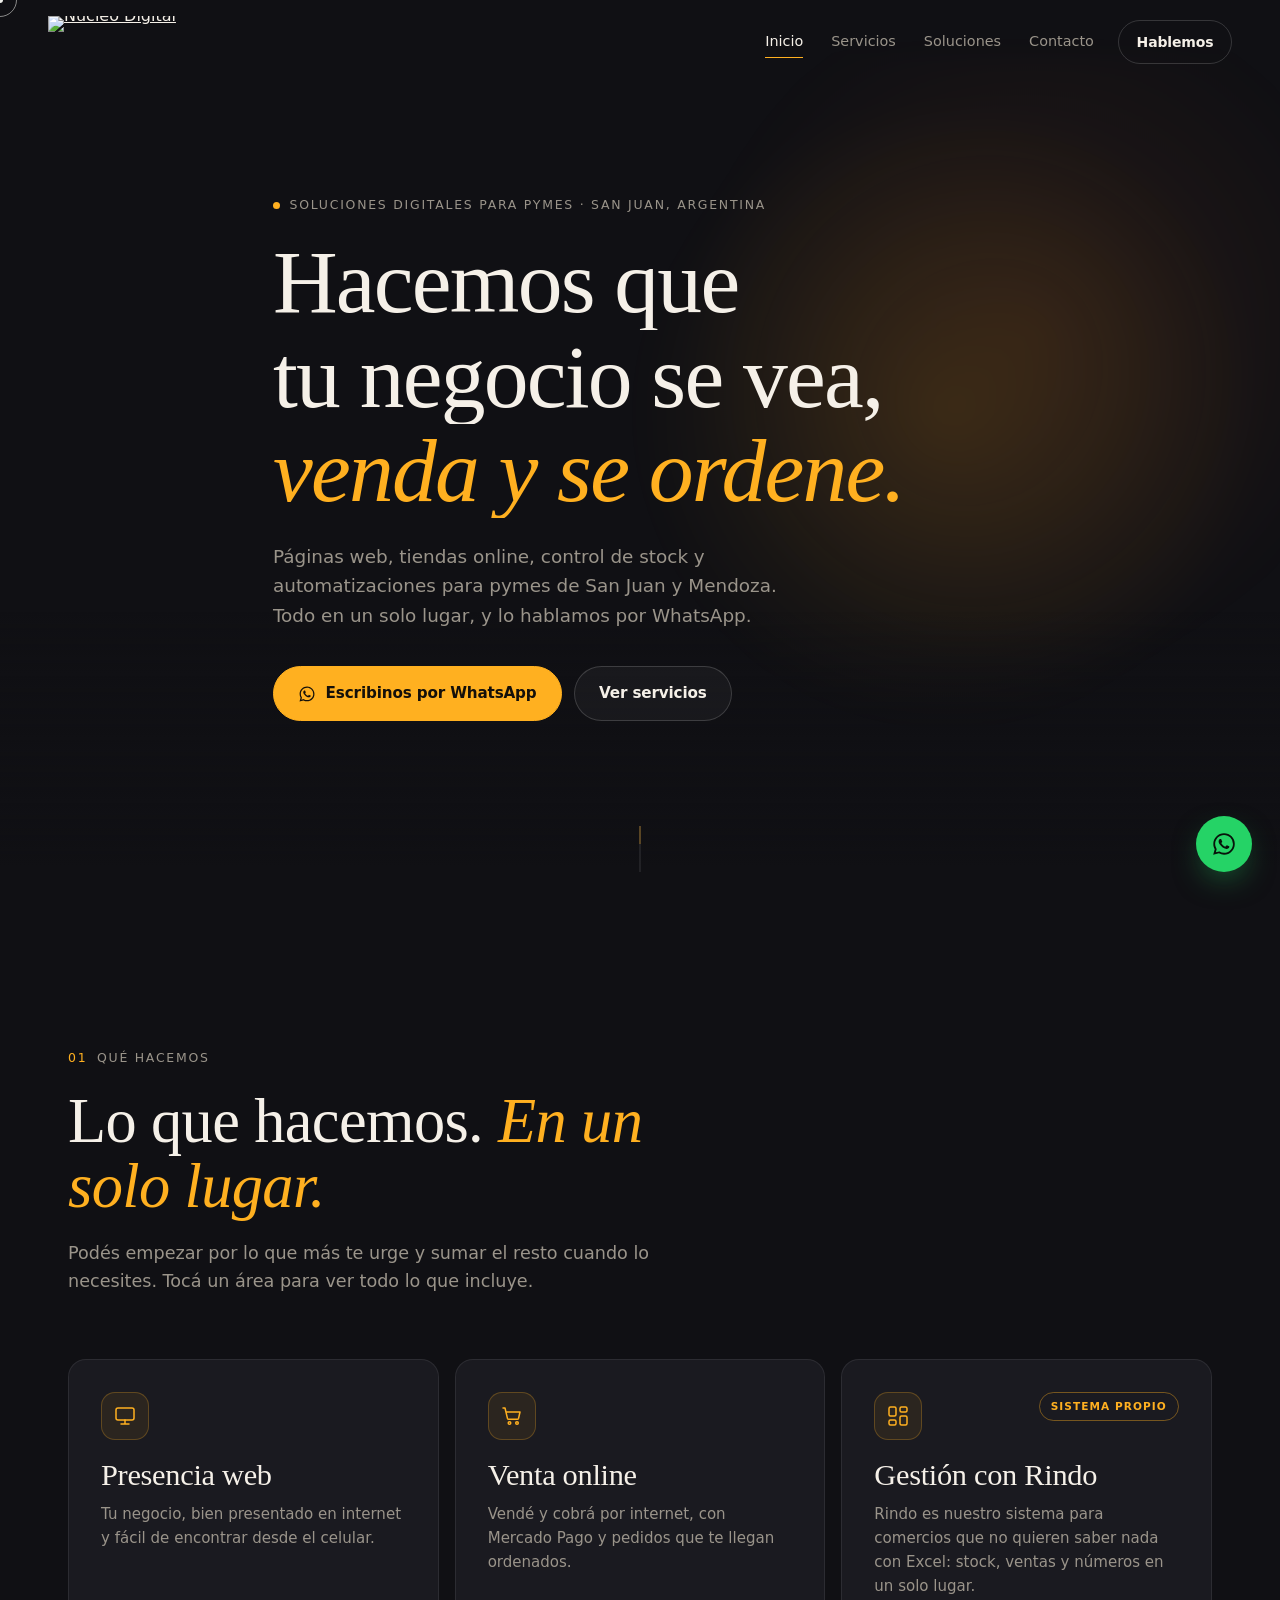
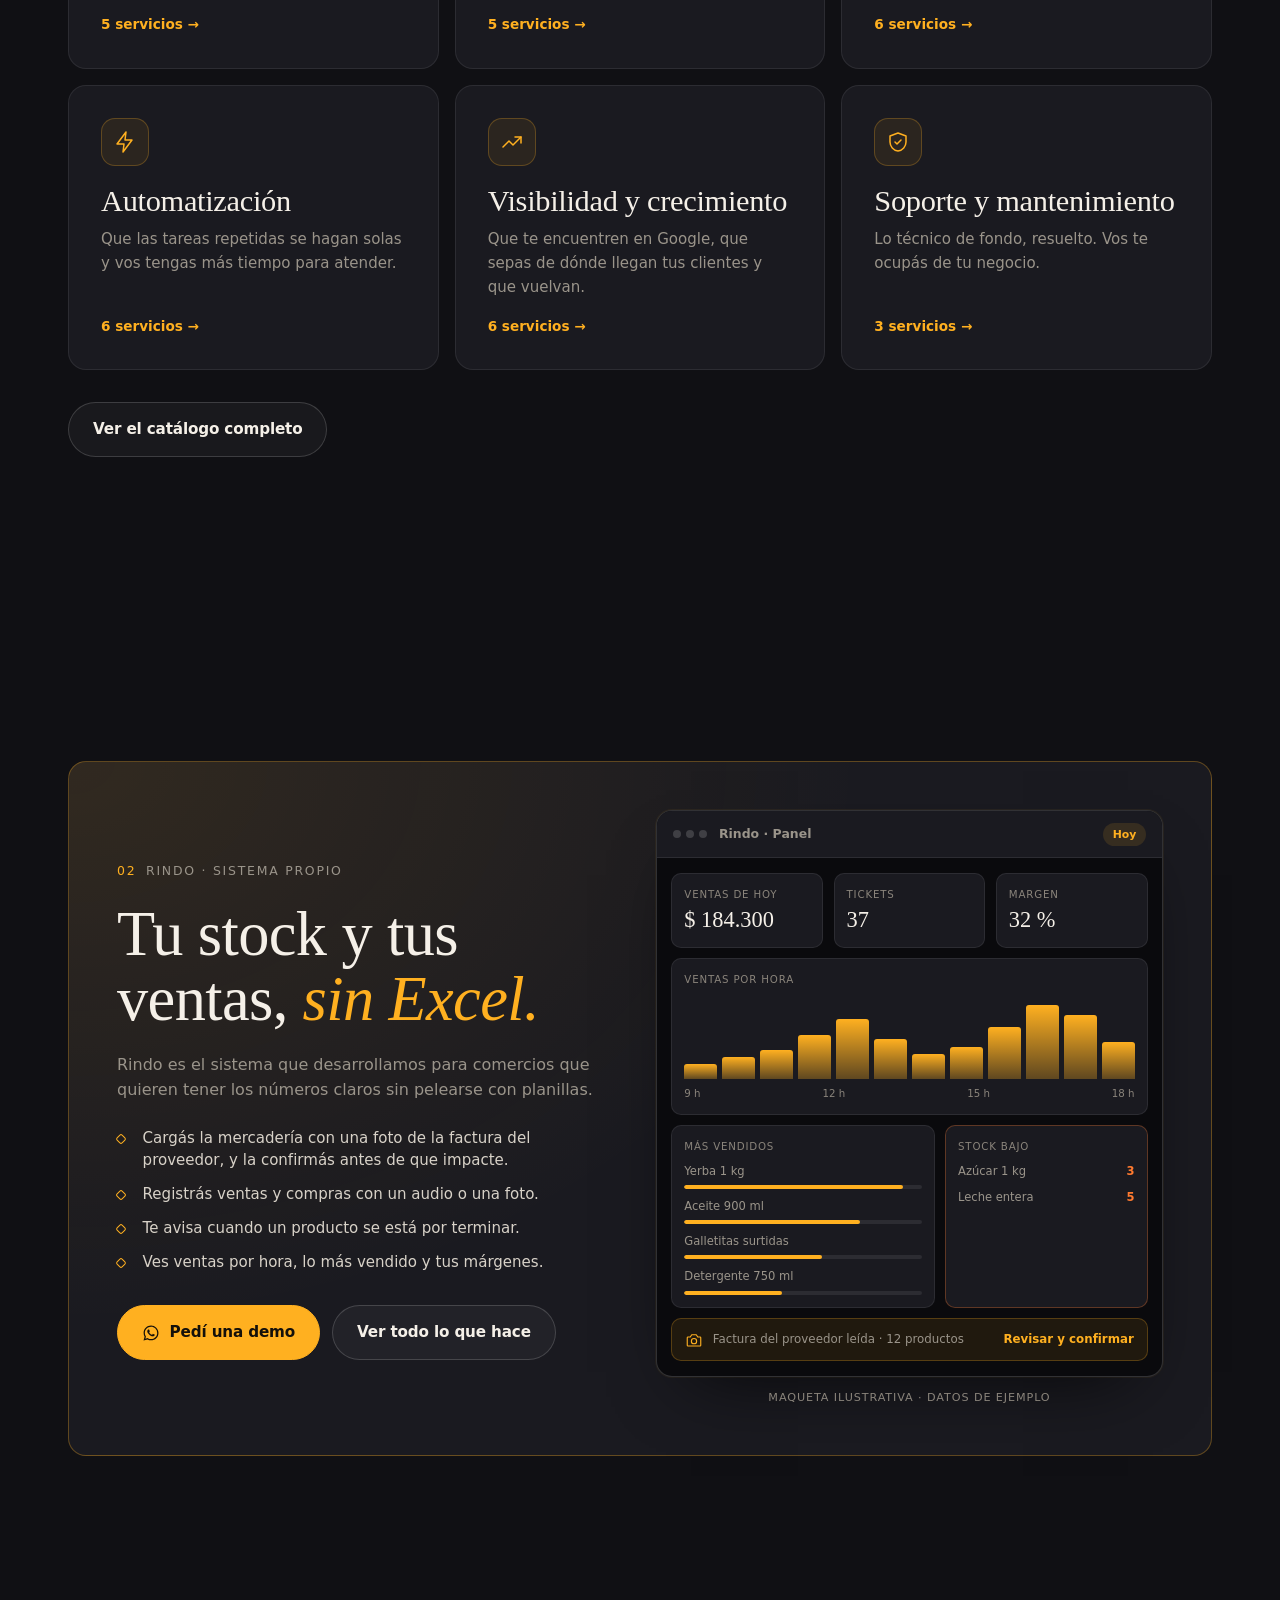
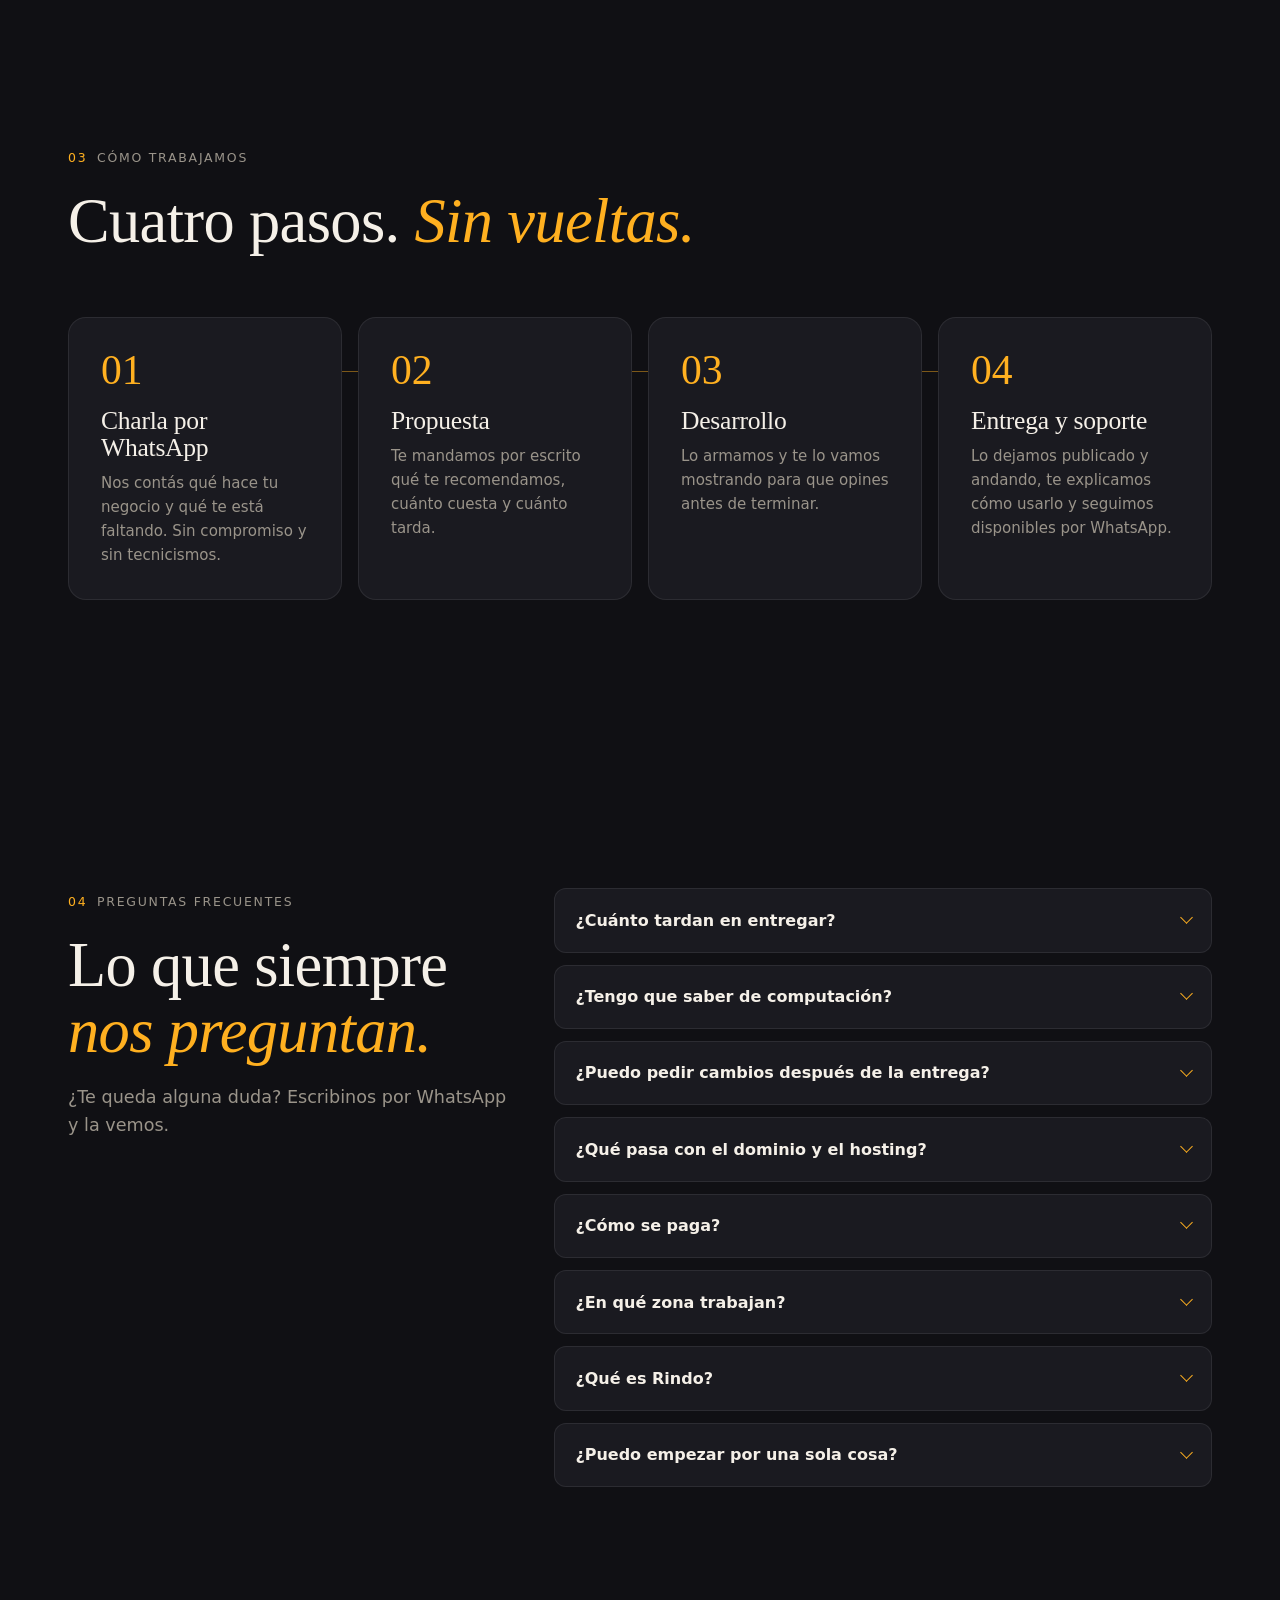
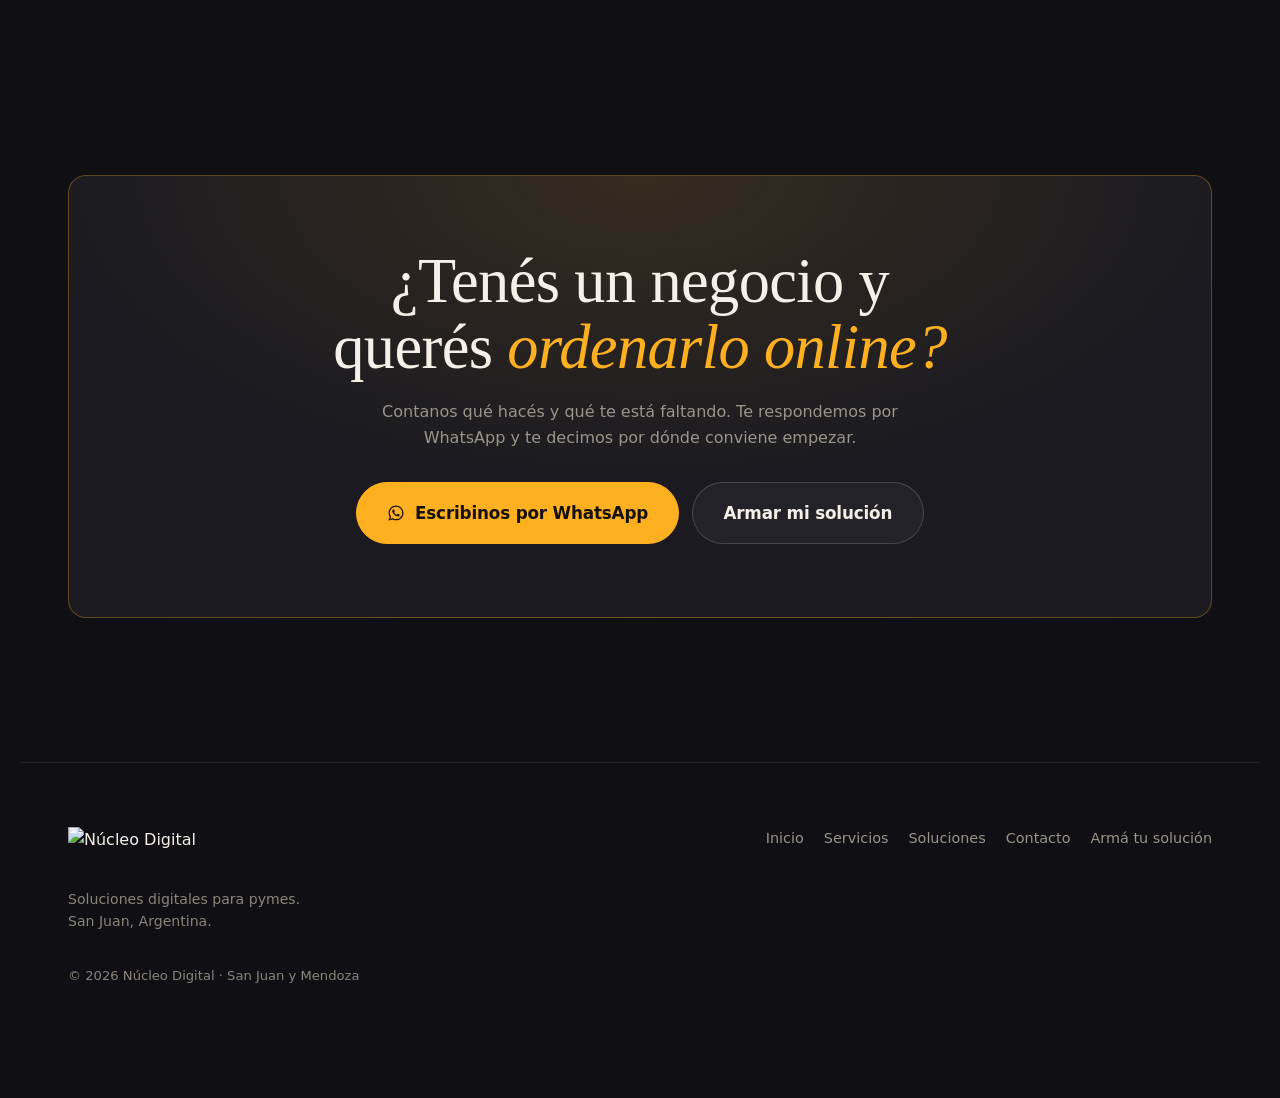
==== commit 27f0ac83: "Convertir la web en vitrina de servicios y sacar el portfolio - Nueva estructura de 4 páginas: Inici" ====
--- a/index.html
+++ b/index.html
@@ -3,27 +3,28 @@
 <head>
 <meta charset="utf-8">
 <meta name="viewport" content="width=device-width, initial-scale=1, viewport-fit=cover">
-<title>Núcleo Digital — Diseño y desarrollo web en San Juan y Mendoza</title>
-<meta name="description" content="Hacemos la web de tu negocio a medida: diseño propio, carga rápida y WhatsApp integrado. Pago único, sin cuotas. San Juan y Mendoza.">
+<title>Núcleo Digital — Webs, tiendas online y sistemas para pymes de San Juan y Mendoza</title>
+<meta name="description" content="Páginas web, tiendas online, control de stock con Rindo y automatizaciones para pymes de San Juan y Mendoza. Consultanos por WhatsApp.">
 <meta name="theme-color" content="#101014">
+<link rel="canonical" href="https://nucleodigital.ar/">
 
 <!-- Open Graph: define como se ve el link cuando se manda por WhatsApp.
      La imagen debe ser absoluta y estar publicada para que WhatsApp la levante. -->
 <meta property="og:type" content="website">
 <meta property="og:locale" content="es_AR">
 <meta property="og:site_name" content="Núcleo Digital">
-<meta property="og:url" content="https://nucleodigital.art/">
-<meta property="og:title" content="Núcleo Digital — La web que tu negocio ya se ganó">
-<meta property="og:description" content="Diseño y desarrollo web a medida para pymes de San Juan y Mendoza. Pago único, sin cuotas mensuales. Mirá los trabajos.">
-<meta property="og:image" content="https://nucleodigital.art/assets/img/og.jpg">
+<meta property="og:url" content="https://nucleodigital.ar/">
+<meta property="og:title" content="Núcleo Digital — Tu negocio se vea, venda y se ordene online">
+<meta property="og:description" content="Páginas web, tiendas online, control de stock y automatizaciones para pymes de San Juan y Mendoza.">
+<meta property="og:image" content="https://nucleodigital.ar/assets/img/og.jpg">
 <meta property="og:image:width" content="1200">
 <meta property="og:image:height" content="630">
 <meta property="og:image:type" content="image/jpeg">
-<meta property="og:image:alt" content="Núcleo Digital — estudio de diseño y desarrollo web">
+<meta property="og:image:alt" content="Núcleo Digital — soluciones digitales para pymes">
 <meta name="twitter:card" content="summary_large_image">
-<meta name="twitter:title" content="Núcleo Digital — La web que tu negocio ya se ganó">
-<meta name="twitter:description" content="Diseño y desarrollo web a medida para pymes de San Juan y Mendoza. Pago único, sin cuotas mensuales.">
-<meta name="twitter:image" content="https://nucleodigital.art/assets/img/og.jpg">
+<meta name="twitter:title" content="Núcleo Digital — Tu negocio se vea, venda y se ordene online">
+<meta name="twitter:description" content="Páginas web, tiendas online, control de stock y automatizaciones para pymes de San Juan y Mendoza.">
+<meta name="twitter:image" content="https://nucleodigital.ar/assets/img/og.jpg">
 
 <link rel="icon" href="assets/img/favicon.svg" type="image/svg+xml">
 <link rel="apple-touch-icon" href="assets/img/apple-touch-icon.png">
@@ -32,6 +33,62 @@
 <link rel="preload" href="assets/fonts/inter-variable.woff2" as="font" type="font/woff2" crossorigin>
 <link rel="preload" href="assets/fonts/instrument-serif-400.woff2" as="font" type="font/woff2" crossorigin>
 <link rel="stylesheet" href="styles.css">
+
+<!-- Datos del negocio para Google (ficha local). -->
+<script type="application/ld+json">
+{
+  "@context": "https://schema.org",
+  "@type": "LocalBusiness",
+  "@id": "https://nucleodigital.ar/#negocio",
+  "name": "Núcleo Digital",
+  "description": "Páginas web, tiendas online, control de stock y automatizaciones para pymes de San Juan y Mendoza.",
+  "url": "https://nucleodigital.ar/",
+  "logo": "https://nucleodigital.ar/assets/img/logo.webp",
+  "image": "https://nucleodigital.ar/assets/img/og.jpg",
+  "telephone": "+54 9 264 607-1925",
+  "email": "dearribaignacio@gmail.com",
+  "address": {
+    "@type": "PostalAddress",
+    "addressLocality": "San Juan",
+    "addressRegion": "San Juan",
+    "addressCountry": "AR"
+  },
+  "areaServed": [
+    {
+      "@type": "State",
+      "name": "San Juan"
+    },
+    {
+      "@type": "State",
+      "name": "Mendoza"
+    }
+  ],
+  "openingHoursSpecification": [
+    {
+      "@type": "OpeningHoursSpecification",
+      "dayOfWeek": [
+        "Monday",
+        "Tuesday",
+        "Wednesday",
+        "Thursday",
+        "Friday",
+        "Saturday"
+      ],
+      "opens": "09:00",
+      "closes": "20:00"
+    }
+  ],
+  "knowsAbout": [
+    "Diseño web",
+    "Tiendas online",
+    "Mercado Pago",
+    "Control de stock",
+    "Automatización",
+    "SEO local",
+    "Google Maps"
+  ]
+}
+</script>
 
 <!-- Marca que hay JS antes del primer pintado. Sin esto, los bloques que van
      a animarse aparecen visibles un instante y despues se esconden. Si el JS
@@ -39,7 +96,7 @@
 <script>document.documentElement.classList.add('js');</script>
 </head>
 
-<body>
+<body data-pagina="inicio">
 
 <a class="saltar" href="#contenido">Saltar al contenido</a>
 
@@ -48,19 +105,18 @@
 
 <!-- ======================= ENCABEZADO ======================= -->
 <header class="cabecera" id="cabecera">
-  <a class="cabecera__logo" href="#inicio" aria-label="Núcleo Digital — ir al inicio">
+  <a class="cabecera__logo" href="index.html" aria-label="Núcleo Digital — ir al inicio">
     <img src="assets/img/logo.webp" alt="Núcleo Digital" width="200" height="60" fetchpriority="high">
   </a>
 
-  <nav class="cabecera__nav" aria-label="Secciones">
-    <a href="#servicios">Servicios</a>
-    <a href="#portfolio">Trabajos</a>
-    <a href="demo-panel.html">Demo</a>
-    <a href="#nosotros">Nosotros</a>
-    <a href="#contacto">Contacto</a>
+  <nav class="cabecera__nav" aria-label="Principal">
+    <a href="index.html" aria-current="page">Inicio</a>
+    <a href="servicios.html">Servicios</a>
+    <a href="soluciones.html">Soluciones</a>
+    <a href="contacto.html">Contacto</a>
   </nav>
 
-  <a class="boton boton--chico iman" href="#contacto" data-cursor="Escribir">Hablemos</a>
+  <a class="boton boton--chico iman" href="https://wa.me/5492646071925?text=Hola%20N%C3%BAcleo%20Digital%2C%20vi%20la%20web%20y%20quiero%20consultarles." data-wa="Hola Núcleo Digital, vi la web y quiero consultarles." target="_blank" rel="noopener" data-cursor="WhatsApp">Hablemos</a>
 
   <button class="cabecera__menu" type="button" aria-label="Abrir menú" aria-expanded="false" aria-controls="menu-movil">
     <span></span><span></span>
@@ -69,14 +125,13 @@
 
 <!-- Menú de celular -->
 <div class="menu-movil" id="menu-movil" hidden>
-  <nav aria-label="Secciones">
-    <a href="#servicios"><span>01</span> Servicios</a>
-    <a href="#portfolio"><span>02</span> Trabajos</a>
-    <a href="demo-panel.html"><span>03</span> Demo del panel</a>
-    <a href="#nosotros"><span>04</span> Nosotros</a>
-    <a href="#contacto"><span>05</span> Contacto</a>
+  <nav aria-label="Principal">
+    <a href="index.html" aria-current="page"><span>01</span> Inicio</a>
+    <a href="servicios.html"><span>02</span> Servicios</a>
+    <a href="soluciones.html"><span>03</span> Soluciones</a>
+    <a href="contacto.html"><span>04</span> Contacto</a>
   </nav>
-  <a class="boton boton--wa" href="https://wa.me/5492646071925?text=Hola%20N%C3%BAcleo%20Digital%2C%20vi%20la%20web%20y%20quiero%20consultarles." target="_blank" rel="noopener">Escribinos por WhatsApp</a>
+  <a class="boton boton--wa" href="https://wa.me/5492646071925?text=Hola%20N%C3%BAcleo%20Digital%2C%20vi%20la%20web%20y%20quiero%20consultarles." data-wa="Hola Núcleo Digital, vi la web y quiero consultarles." target="_blank" rel="noopener">Escribinos por WhatsApp</a>
 </div>
 
 <main id="contenido">
@@ -91,373 +146,165 @@
   <div class="hero__cuerpo">
     <p class="etiqueta revelar">
       <span class="etiqueta__punto"></span>
-      Estudio de diseño y desarrollo web · San Juan, Argentina
+      Soluciones digitales para pymes · San Juan, Argentina
     </p>
 
     <h1 class="hero__titulo">
-      <span class="linea">Hacemos la web</span>
-      <span class="linea">que tu negocio</span>
-      <span class="linea"><em>ya se ganó.</em></span>
+      <span class="linea">Hacemos que</span>
+      <span class="linea">tu negocio se vea,</span>
+      <span class="linea"><em>venda y se ordene.</em></span>
     </h1>
 
     <p class="hero__bajada revelar">
-      Diseño y desarrollo a medida para pymes de San Juan y Mendoza.
-      Sin plantillas y sin cuotas mensuales: pagás una vez y el sitio es tuyo.
+      Páginas web, tiendas online, control de stock y automatizaciones para pymes
+      de San Juan y Mendoza. Todo en un solo lugar, y lo hablamos por WhatsApp.
     </p>
 
     <div class="hero__acciones revelar">
-      <a class="boton boton--wa iman" href="https://wa.me/5492646071925?text=Hola%20N%C3%BAcleo%20Digital%2C%20vi%20la%20web%20y%20quiero%20consultarles." target="_blank" rel="noopener" data-cursor="WhatsApp">
+      <a class="boton boton--wa iman" href="https://wa.me/5492646071925?text=Hola%20N%C3%BAcleo%20Digital%2C%20vi%20la%20web%20y%20quiero%20consultarles." data-wa="Hola Núcleo Digital, vi la web y quiero consultarles." target="_blank" rel="noopener" data-cursor="WhatsApp">
         <svg viewBox="0 0 24 24" width="18" height="18" aria-hidden="true"><path fill="currentColor" d="M12.04 2c-5.46 0-9.9 4.44-9.9 9.9 0 1.75.46 3.45 1.32 4.95L2 22l5.3-1.39a9.86 9.86 0 0 0 4.74 1.21h.01c5.46 0 9.9-4.44 9.9-9.9 0-2.65-1.03-5.14-2.9-7.01A9.82 9.82 0 0 0 12.04 2Zm0 18.15h-.01a8.2 8.2 0 0 1-4.18-1.15l-.3-.18-3.1.81.83-3.02-.2-.31a8.16 8.16 0 0 1-1.26-4.4c0-4.54 3.7-8.23 8.23-8.23 2.2 0 4.26.86 5.82 2.41a8.18 8.18 0 0 1 2.41 5.83c0 4.54-3.7 8.24-8.24 8.24Zm4.52-6.16c-.25-.12-1.47-.72-1.69-.81-.23-.08-.39-.12-.56.13-.16.24-.64.8-.79.97-.14.16-.29.18-.54.06-.25-.12-1.05-.39-1.99-1.23-.74-.66-1.24-1.47-1.38-1.72-.15-.25-.02-.38.11-.5.11-.11.25-.29.37-.43.13-.15.17-.25.25-.41.08-.17.04-.31-.02-.43-.06-.12-.56-1.34-.76-1.84-.2-.48-.4-.42-.56-.43h-.48c-.16 0-.43.06-.65.31-.22.25-.85.83-.85 2.03s.87 2.35.99 2.51c.12.16 1.71 2.61 4.15 3.66.58.25 1.03.4 1.39.51.58.19 1.11.16 1.53.1.47-.07 1.47-.6 1.67-1.18.21-.58.21-1.07.15-1.18-.06-.1-.22-.16-.47-.28Z"/></svg>
         Escribinos por WhatsApp
       </a>
-      <a class="boton boton--fantasma iman" href="#portfolio" data-cursor="Mirar">Ver trabajos</a>
-    </div>
-
-    <!-- Contadores. data-hasta es el valor final; el conteo lo arranca ScrollTrigger. -->
-    <dl class="cifras revelar">
-      <div class="cifra">
-        <dt class="cifra__valor"><span data-contador data-hasta="10">0</span><span class="cifra__mas">+</span></dt>
-        <dd class="cifra__rotulo">Proyectos hechos</dd>
+      <a class="boton boton--fantasma iman" href="servicios.html" data-cursor="Ver">Ver servicios</a>
+    </div>
+  </div>
+
+  <div class="hero__bajar" aria-hidden="true"><span></span></div>
+</section>
+
+<!-- ======================= ÁREAS ======================= -->
+<section class="seccion" id="areas">
+  <div class="seccion__cabecera">
+    <p class="etiqueta revelar"><span class="etiqueta__num">01</span> Qué hacemos</p>
+    <h2 class="titulo revelar-t">Lo que hacemos. <em>En un solo lugar.</em></h2>
+    <p class="seccion__bajada revelar">
+      Podés empezar por lo que más te urge y sumar el resto cuando lo necesites.
+      Tocá un área para ver todo lo que incluye.
+    </p>
+  </div>
+
+  <!-- Las tarjetas salen de servicios.json (ver catalogo.js). -->
+  <div class="areas" data-areas><noscript><p class="catalogo-error">Para ver las áreas de servicio necesitás tener JavaScript activado. También podés <a href="https://wa.me/5492646071925">escribirnos por WhatsApp</a> y te contamos todo.</p></noscript></div>
+
+  <p class="seccion__pie revelar"><a class="boton boton--fantasma iman" href="servicios.html" data-cursor="Ver">Ver el catálogo completo</a></p>
+</section>
+
+<!-- ======================= RINDO ======================= -->
+<!-- Se oculta solo si el área "rindo" está inactiva en servicios.json. -->
+<section class="seccion" id="rindo" data-area-bloque="rindo">
+  <div class="destacado revelar-c">
+    <div class="destacado__texto">
+      <p class="etiqueta"><span class="etiqueta__num">02</span> Rindo · sistema propio</p>
+      <h2 class="titulo">Tu stock y tus ventas, <em>sin Excel.</em></h2>
+      <p>
+        Rindo es el sistema que desarrollamos para comercios que quieren tener los
+        números claros sin pelearse con planillas.
+      </p>
+      <ul class="plan__lista">
+        <li>Cargás la mercadería con una foto de la factura del proveedor, y la confirmás antes de que impacte.</li>
+        <li>Registrás ventas y compras con un audio o una foto.</li>
+        <li>Te avisa cuando un producto se está por terminar.</li>
+        <li>Ves ventas por hora, lo más vendido y tus márgenes.</li>
+      </ul>
+      <div class="acciones">
+        <a class="boton boton--wa iman" href="https://wa.me/5492646071925?text=Hola%20N%C3%BAcleo%20Digital%2C%20quiero%20pedir%20una%20demo%20de%20Rindo." data-wa="Hola Núcleo Digital, quiero pedir una demo de Rindo." target="_blank" rel="noopener" data-cursor="WhatsApp">
+        <svg viewBox="0 0 24 24" width="18" height="18" aria-hidden="true"><path fill="currentColor" d="M12.04 2c-5.46 0-9.9 4.44-9.9 9.9 0 1.75.46 3.45 1.32 4.95L2 22l5.3-1.39a9.86 9.86 0 0 0 4.74 1.21h.01c5.46 0 9.9-4.44 9.9-9.9 0-2.65-1.03-5.14-2.9-7.01A9.82 9.82 0 0 0 12.04 2Zm0 18.15h-.01a8.2 8.2 0 0 1-4.18-1.15l-.3-.18-3.1.81.83-3.02-.2-.31a8.16 8.16 0 0 1-1.26-4.4c0-4.54 3.7-8.23 8.23-8.23 2.2 0 4.26.86 5.82 2.41a8.18 8.18 0 0 1 2.41 5.83c0 4.54-3.7 8.24-8.24 8.24Zm4.52-6.16c-.25-.12-1.47-.72-1.69-.81-.23-.08-.39-.12-.56.13-.16.24-.64.8-.79.97-.14.16-.29.18-.54.06-.25-.12-1.05-.39-1.99-1.23-.74-.66-1.24-1.47-1.38-1.72-.15-.25-.02-.38.11-.5.11-.11.25-.29.37-.43.13-.15.17-.25.25-.41.08-.17.04-.31-.02-.43-.06-.12-.56-1.34-.76-1.84-.2-.48-.4-.42-.56-.43h-.48c-.16 0-.43.06-.65.31-.22.25-.85.83-.85 2.03s.87 2.35.99 2.51c.12.16 1.71 2.61 4.15 3.66.58.25 1.03.4 1.39.51.58.19 1.11.16 1.53.1.47-.07 1.47-.6 1.67-1.18.21-.58.21-1.07.15-1.18-.06-.1-.22-.16-.47-.28Z"/></svg>
+        Pedí una demo
+      </a>
+        <a class="boton boton--fantasma iman" href="servicios.html#rindo" data-cursor="Ver">Ver todo lo que hace</a>
       </div>
-      <div class="cifra">
-        <dt class="cifra__valor"><span data-contador data-hasta="2025" data-formato="crudo">0</span></dt>
-        <dd class="cifra__rotulo">Trabajando desde</dd>
-      </div>
-      <div class="cifra">
-        <dt class="cifra__valor"><span data-contador data-hasta="2">0</span></dt>
-        <dd class="cifra__rotulo">Provincias</dd>
-      </div>
-    </dl>
-  </div>
-
-  <div class="hero__bajar" aria-hidden="true"><span></span></div>
-</section>
-
-<!-- ======================= SERVICIOS ======================= -->
-<section class="seccion" id="servicios">
+    </div>
+    <div class="destacado__maqueta" data-maqueta-rindo></div>
+  </div>
+</section>
+
+<!-- ======================= CÓMO TRABAJAMOS ======================= -->
+<section class="seccion" id="como-trabajamos">
   <div class="seccion__cabecera">
-    <p class="etiqueta revelar"><span class="etiqueta__num">01</span> Planes</p>
-    <h2 class="titulo revelar-t">Tres formas de arrancar. <em>Un solo pago.</em></h2>
-    <p class="seccion__bajada revelar">
-      Sin abono mensual ni letra chica. Elegís el plan, lo hacemos, te lo entregamos
-      publicado y andando. Si no sabés cuál te sirve, escribinos y lo vemos juntos.
-    </p>
-  </div>
-
-  <!-- Bento: la celda del plan PyME ocupa el doble y lleva el acento ámbar. -->
-  <div class="bento">
-
-    <article class="plan bento__celda" data-plan="basica">
-      <header class="plan__cabecera">
-        <h3 class="plan__nombre">Básica</h3>
-        <p class="plan__para">Para el negocio que todavía no tiene nada online.</p>
-      </header>
-      <p class="plan__precio"><span class="plan__moneda">$</span>100.000<span class="plan__unico">pago único</span></p>
-      <ul class="plan__lista">
-        <li>Sitio de una página, hasta 5 secciones</li>
-        <li>Diseño propio, no una plantilla</li>
-        <li>Impecable en celular</li>
-        <li>Botón de WhatsApp siempre visible</li>
-        <li>Formulario de contacto</li>
-        <li>Una ronda de cambios · entrega en 7 días</li>
-      </ul>
-      <a class="plan__cta iman" href="https://wa.me/5492646071925?text=Hola%2C%20me%20interesa%20el%20plan%20B%C3%A1sica%20de%20%24100.000." target="_blank" rel="noopener" data-cursor="Consultar">Consultar por Básica</a>
-    </article>
-
-    <article class="plan plan--destacado bento__celda bento__celda--ancha" data-plan="pyme">
-      <span class="plan__cinta">El que más eligen</span>
-      <header class="plan__cabecera">
-        <h3 class="plan__nombre">PyME</h3>
-        <p class="plan__para">Para el negocio que ya funciona y necesita mostrarse como tal.</p>
-      </header>
-      <p class="plan__precio"><span class="plan__moneda">$</span>150.000<span class="plan__unico">pago único</span></p>
-      <ul class="plan__lista plan__lista--dos">
-        <li>Todo lo del plan Básica</li>
-        <li>Hasta 8 secciones o varias páginas</li>
-        <li>Galería o portfolio de trabajos</li>
-        <li>Animaciones y transiciones a medida</li>
-        <li>Optimización de velocidad de carga</li>
-        <li>Ficha de Google Business configurada</li>
-        <li>Dos rondas de cambios</li>
-        <li>Un mes de soporte post-entrega</li>
-      </ul>
-      <a class="plan__cta plan__cta--lleno iman" href="https://wa.me/5492646071925?text=Hola%2C%20me%20interesa%20el%20plan%20PyME%20de%20%24150.000." target="_blank" rel="noopener" data-cursor="Consultar">Consultar por PyME</a>
-    </article>
-
-    <article class="plan bento__celda" data-plan="personalizada">
-      <header class="plan__cabecera">
-        <h3 class="plan__nombre">Personalizada</h3>
-        <p class="plan__para">Para cuando el sitio tiene que hacer algo, no solo mostrar.</p>
-      </header>
-      <p class="plan__precio"><span class="plan__moneda">$</span>200.000<span class="plan__unico">pago único</span></p>
-      <ul class="plan__lista">
-        <li>Todo lo del plan PyME</li>
-        <li>Funcionalidad a medida: calculadora de presupuesto, buscador, catálogo con filtros</li>
-        <li>Páginas sin límite</li>
-        <li>Integraciones con lo que ya uses</li>
-        <li>Cambios hasta que estés conforme</li>
-        <li>Tres meses de soporte</li>
-      </ul>
-      <a class="plan__cta iman" href="https://wa.me/5492646071925?text=Hola%2C%20me%20interesa%20el%20plan%20Personalizada%20de%20%24200.000." target="_blank" rel="noopener" data-cursor="Consultar">Consultar por Personalizada</a>
-    </article>
-
-    <div class="incluido bento__celda bento__celda--ancha">
-      <h3 class="incluido__titulo">Va en todos los planes, sin cobrarlo aparte</h3>
-      <ul class="incluido__lista">
-        <li><span>Certificado SSL</span> el candado de "sitio seguro"</li>
-        <li><span>Diseño mobile-first</span> pensado para el celular primero</li>
-        <li><span>Carga rápida</span> optimizado para que no se caiga la visita</li>
-        <li><span>Textos incluidos</span> los escribimos nosotros con vos</li>
-        <li><span>Publicación</span> lo dejamos online y andando</li>
-        <li><span>Te explicamos todo</span> sin tecnicismos ni humo</li>
-      </ul>
-    </div>
-
-    <div class="nota bento__celda">
-      <p class="nota__titulo">¿Y el dominio y el hosting?</p>
-      <p>Van aparte porque se pagan al proveedor, no a nosotros. Ronda los <strong>$25.000 al año</strong> entre las dos cosas. Te lo dejamos contratado y configurado sin cobrarte la gestión.</p>
-    </div>
-
-  </div>
-</section>
-
-<!-- ======================= PORTFOLIO ======================= -->
-<section class="seccion" id="portfolio">
-  <div class="seccion__cabecera">
-    <p class="etiqueta revelar"><span class="etiqueta__num">02</span> Trabajos</p>
-    <h2 class="titulo revelar-t">Trabajos entregados y <em>muestras propias.</em></h2>
-    <p class="seccion__bajada revelar">
-      Todas las imágenes son capturas de sitios que existen, no maquetas. Las que dicen
-      «Muestra» las hicimos nosotros para mostrar hasta dónde llegamos; el resto son
-      clientes, y cada uno arrancó con un problema distinto — abajo está cuál era.
-    </p>
-  </div>
-
-  <div class="trabajos">
-
-    <article class="trabajo revelar-c">
-      <a class="trabajo__marco" href="https://lightsteelblue-opossum-344997.hostingersite.com/" target="_blank" rel="noopener" data-cursor="Visitar">
-        <img src="assets/portfolio/bacanes-800.webp"
-             srcset="assets/portfolio/bacanes-800.webp 800w, assets/portfolio/bacanes-1600.webp 1600w"
-             sizes="(max-width: 900px) 92vw, 46vw"
-             alt="Sitio de BACANES, barbería de San Juan" width="1600" height="1000" loading="lazy" decoding="async">
-        <span class="trabajo__ir">Ver el sitio</span>
+    <p class="etiqueta revelar"><span class="etiqueta__num">03</span> Cómo trabajamos</p>
+    <h2 class="titulo revelar-t">Cuatro pasos. <em>Sin vueltas.</em></h2>
+  </div>
+
+  <ol class="pasos">
+    <li class="paso revelar-c">
+      <span class="paso__num" aria-hidden="true">01</span>
+      <h3>Charla por WhatsApp</h3>
+      <p>Nos contás qué hace tu negocio y qué te está faltando. Sin compromiso y sin tecnicismos.</p>
+    </li>
+    <li class="paso revelar-c">
+      <span class="paso__num" aria-hidden="true">02</span>
+      <h3>Propuesta</h3>
+      <p>Te mandamos por escrito qué te recomendamos, cuánto cuesta y cuánto tarda.</p>
+    </li>
+    <li class="paso revelar-c">
+      <span class="paso__num" aria-hidden="true">03</span>
+      <h3>Desarrollo</h3>
+      <p>Lo armamos y te lo vamos mostrando para que opines antes de terminar.</p>
+    </li>
+    <li class="paso revelar-c">
+      <span class="paso__num" aria-hidden="true">04</span>
+      <h3>Entrega y soporte</h3>
+      <p>Lo dejamos publicado y andando, te explicamos cómo usarlo y seguimos disponibles por WhatsApp.</p>
+    </li>
+  </ol>
+</section>
+
+<!-- ======================= PREGUNTAS FRECUENTES ======================= -->
+<section class="seccion" id="preguntas">
+  <div class="dividida">
+    <div class="seccion__cabecera">
+      <p class="etiqueta revelar"><span class="etiqueta__num">04</span> Preguntas frecuentes</p>
+      <h2 class="titulo revelar-t">Lo que siempre <em>nos preguntan.</em></h2>
+      <p class="seccion__bajada revelar">¿Te queda alguna duda? Escribinos por WhatsApp y la vemos.</p>
+    </div>
+    <div class="faq revelar-c">
+      <details class="pregunta">
+        <summary>¿Cuánto tardan en entregar?</summary>
+        <div class="pregunta__respuesta"><p>Depende de lo que armemos. La página del plan Básica se entrega en 7 días; para todo lo demás te pasamos el plazo por escrito en la propuesta, antes de empezar.</p><p><span class="completar">[COMPLETAR: si querés, plazos típicos de tienda online, Rindo y automatizaciones]</span></p></div>
+      </details>
+      <details class="pregunta">
+        <summary>¿Tengo que saber de computación?</summary>
+        <div class="pregunta__respuesta"><p>No. Lo armamos nosotros, lo dejamos andando y te explicamos cómo usarlo con palabras simples. Si algo no te sale, nos escribís por WhatsApp.</p></div>
+      </details>
+      <details class="pregunta">
+        <summary>¿Puedo pedir cambios después de la entrega?</summary>
+        <div class="pregunta__respuesta"><p>Sí. Los planes de página web incluyen rondas de cambios y un tiempo de soporte (lo ves en cada plan). Después podés sumar el mantenimiento mensual, que cubre cambios de textos, fotos y precios, o pedirnos un cambio puntual.</p><p><span class="completar">[COMPLETAR: cómo se cobran los cambios puntuales]</span></p></div>
+      </details>
+      <details class="pregunta">
+        <summary>¿Qué pasa con el dominio y el hosting?</summary>
+        <div class="pregunta__respuesta"><p>Van aparte porque se pagan al proveedor, no a nosotros: ronda los $25.000 al año entre las dos cosas. Te lo dejamos contratado y configurado sin cobrarte la gestión.</p></div>
+      </details>
+      <details class="pregunta">
+        <summary>¿Cómo se paga?</summary>
+        <div class="pregunta__respuesta"><p>Podés pagar con Mercado Pago. <span class="completar">[COMPLETAR: otros medios (transferencia, efectivo) y si se pide seña o se paga en partes]</span></p><p>Los planes de página web son de pago único. Los servicios que son mensuales, como el mantenimiento, se pagan por mes.</p></div>
+      </details>
+      <details class="pregunta">
+        <summary>¿En qué zona trabajan?</summary>
+        <div class="pregunta__respuesta"><p>Somos de San Juan y trabajamos con pymes de San Juan y Mendoza. <span class="completar">[COMPLETAR: ¿atienden a distancia otras provincias? ¿hacen reuniones presenciales?]</span></p></div>
+      </details>
+      <details class="pregunta">
+        <summary>¿Qué es Rindo?</summary>
+        <div class="pregunta__respuesta"><p>Es nuestro sistema propio para llevar el stock y las ventas de tu comercio sin planillas. Cargás la mercadería con una foto de la factura, registrás ventas con un audio y ves en un panel qué se vende y cuánto te queda. Pedinos una demo y te lo mostramos.</p></div>
+      </details>
+      <details class="pregunta">
+        <summary>¿Puedo empezar por una sola cosa?</summary>
+        <div class="pregunta__respuesta"><p>Sí. Podés arrancar por lo que más te urge, por ejemplo la página web o Google Maps, y sumar el resto cuando lo necesites.</p></div>
+      </details>
+    </div>
+  </div>
+</section>
+
+<section class="seccion">
+  <div class="cierre revelar-c">
+    <h2 class="titulo">¿Tenés un negocio y querés <em>ordenarlo online?</em></h2>
+    <p>Contanos qué hacés y qué te está faltando. Te respondemos por WhatsApp y te decimos por dónde conviene empezar.</p>
+    <div class="acciones">
+      <a class="boton boton--wa iman boton--grande" href="https://wa.me/5492646071925?text=Hola%20N%C3%BAcleo%20Digital%2C%20vi%20la%20web%20y%20quiero%20consultarles." data-wa="Hola Núcleo Digital, vi la web y quiero consultarles." target="_blank" rel="noopener" data-cursor="WhatsApp">
+        <svg viewBox="0 0 24 24" width="18" height="18" aria-hidden="true"><path fill="currentColor" d="M12.04 2c-5.46 0-9.9 4.44-9.9 9.9 0 1.75.46 3.45 1.32 4.95L2 22l5.3-1.39a9.86 9.86 0 0 0 4.74 1.21h.01c5.46 0 9.9-4.44 9.9-9.9 0-2.65-1.03-5.14-2.9-7.01A9.82 9.82 0 0 0 12.04 2Zm0 18.15h-.01a8.2 8.2 0 0 1-4.18-1.15l-.3-.18-3.1.81.83-3.02-.2-.31a8.16 8.16 0 0 1-1.26-4.4c0-4.54 3.7-8.23 8.23-8.23 2.2 0 4.26.86 5.82 2.41a8.18 8.18 0 0 1 2.41 5.83c0 4.54-3.7 8.24-8.24 8.24Zm4.52-6.16c-.25-.12-1.47-.72-1.69-.81-.23-.08-.39-.12-.56.13-.16.24-.64.8-.79.97-.14.16-.29.18-.54.06-.25-.12-1.05-.39-1.99-1.23-.74-.66-1.24-1.47-1.38-1.72-.15-.25-.02-.38.11-.5.11-.11.25-.29.37-.43.13-.15.17-.25.25-.41.08-.17.04-.31-.02-.43-.06-.12-.56-1.34-.76-1.84-.2-.48-.4-.42-.56-.43h-.48c-.16 0-.43.06-.65.31-.22.25-.85.83-.85 2.03s.87 2.35.99 2.51c.12.16 1.71 2.61 4.15 3.66.58.25 1.03.4 1.39.51.58.19 1.11.16 1.53.1.47-.07 1.47-.6 1.67-1.18.21-.58.21-1.07.15-1.18-.06-.1-.22-.16-.47-.28Z"/></svg>
+        Escribinos por WhatsApp
       </a>
-      <div class="trabajo__pie">
-        <h3 class="trabajo__nombre">BACANES</h3>
-        <p class="trabajo__rubro">Barbería · 4 locales · San Juan</p>
-        <p class="trabajo__texto">Manejaban los turnos por Instagram y se les perdían mensajes entre comentarios. Ahora cada local tiene su propio botón de WhatsApp con el turno prellenado.</p>
-      </div>
-    </article>
-
-    <!-- Muestras propias: van acá arriba, junto a BACANES, pero conservan el
-         sello para no hacerlas pasar por clientes. -->
-    <article class="trabajo revelar-c">
-      <a class="trabajo__marco" href="https://mediumpurple-gnu-359072.hostingersite.com/" target="_blank" rel="noopener" data-cursor="Visitar">
-        <span class="trabajo__sello">Muestra</span>
-        <img src="assets/portfolio/itaca-800.webp"
-             srcset="assets/portfolio/itaca-800.webp 800w, assets/portfolio/itaca-1600.webp 1600w"
-             sizes="(max-width: 900px) 92vw, 46vw"
-             alt="ÍTACA, tienda de cosmética botánica" width="1600" height="1000" loading="lazy" decoding="async">
-        <span class="trabajo__ir">Ver el sitio</span>
-      </a>
-      <div class="trabajo__pie">
-        <h3 class="trabajo__nombre">ÍTACA</h3>
-        <p class="trabajo__rubro">Cosmética · tienda con carrito</p>
-        <p class="trabajo__texto">Una tienda completa de punta a punta: catálogo de productos, carrito y checkout. La hicimos para mostrar cómo se ve una marca que vende online sin depender de Instagram.</p>
-      </div>
-    </article>
-
-    <article class="trabajo revelar-c">
-      <a class="trabajo__marco" href="https://darkorchid-frog-388124.hostingersite.com/" target="_blank" rel="noopener" data-cursor="Visitar">
-        <span class="trabajo__sello">Muestra</span>
-        <img src="assets/portfolio/bruma-800.webp"
-             srcset="assets/portfolio/bruma-800.webp 800w, assets/portfolio/bruma-1600.webp 1600w"
-             sizes="(max-width: 900px) 92vw, 46vw"
-             alt="BRUMA, tostaduría de café" width="1600" height="1000" loading="lazy" decoding="async">
-        <span class="trabajo__ir">Ver el sitio</span>
-      </a>
-      <div class="trabajo__pie">
-        <h3 class="trabajo__nombre">BRUMA</h3>
-        <p class="trabajo__rubro">Tostaduría de café · sitio editorial</p>
-        <p class="trabajo__texto">Formato editorial: scroll largo, fotos a pantalla completa y textos que cuentan el oficio. Es el ejemplo de cuando la marca se vende contando una historia, no listando productos.</p>
-      </div>
-    </article>
-
-    <article class="trabajo revelar-c">
-      <div class="trabajo__marco trabajo__marco--quieto">
-        <img src="assets/portfolio/print-800.webp"
-             srcset="assets/portfolio/print-800.webp 800w, assets/portfolio/print-1600.webp 1600w"
-             sizes="(max-width: 900px) 92vw, 46vw"
-             alt="Sitio de Print, tienda gráfica" width="1600" height="1000" loading="lazy" decoding="async">
-      </div>
-      <div class="trabajo__pie">
-        <h3 class="trabajo__nombre">Print</h3>
-        <p class="trabajo__rubro">Tienda gráfica · Rivadavia, San Juan</p>
-        <p class="trabajo__texto">Cada mural se cotiza a medida, así que no hay catálogo posible. Le hicimos una calculadora: el cliente carga medidas y material, y ve el precio antes de escribir.</p>
-      </div>
-    </article>
-
-    <article class="trabajo revelar-c">
-      <div class="trabajo__marco trabajo__marco--quieto">
-        <img src="assets/portfolio/ankara-800.webp"
-             srcset="assets/portfolio/ankara-800.webp 800w, assets/portfolio/ankara-1600.webp 1600w"
-             sizes="(max-width: 900px) 92vw, 46vw"
-             alt="Sitio de Ankaraplata, joyería de plata" width="1600" height="1000" loading="lazy" decoding="async">
-      </div>
-      <div class="trabajo__pie">
-        <h3 class="trabajo__nombre">Ankaraplata</h3>
-        <p class="trabajo__rubro">Joyería de plata · San Juan</p>
-        <p class="trabajo__texto">Tenían una tienda online desordenada, con fotos de distintos tamaños y categorías repetidas. La reordenamos entera para que se pueda comprar sin perderse.</p>
-      </div>
-    </article>
-
-    <article class="trabajo revelar-c">
-      <div class="trabajo__marco trabajo__marco--quieto">
-        <img src="assets/portfolio/ullum-800.webp"
-             srcset="assets/portfolio/ullum-800.webp 800w, assets/portfolio/ullum-1600.webp 1600w"
-             sizes="(max-width: 900px) 92vw, 46vw"
-             alt="Sitio institucional de la Municipalidad de Ullum" width="1600" height="1000" loading="lazy" decoding="async">
-      </div>
-      <div class="trabajo__pie">
-        <h3 class="trabajo__nombre">Municipalidad de Ullum</h3>
-        <p class="trabajo__rubro">Sitio institucional · San Juan</p>
-        <p class="trabajo__texto">El vecino no encontraba trámites ni teléfonos, y las novedades se publicaban solo en Facebook. Ordenamos todo en un sitio con sección de trámites y novedades propias.</p>
-      </div>
-    </article>
-
-  </div>
-
-  <!-- Invitación a la demo del panel: acá el cliente ya vio los trabajos y es
-       el momento de mostrarle que también se le puede hacer algo con gestión. -->
-  <aside class="invita-demo revelar-c">
-    <div class="invita-demo__texto">
-      <p class="etiqueta"><span class="etiqueta__punto"></span> Demostración en vivo</p>
-      <h3 class="invita-demo__titulo">¿Tu negocio necesita cargar productos y stock?</h3>
-      <p>
-        Podemos sumarle al sitio un panel para que administres todo vos, sin
-        depender de nadie. Entrá a la demo y probalo: cargá un producto, cambiale
-        el stock y mirá cómo se actualiza la tienda al instante.
-      </p>
-    </div>
-    <a class="boton boton--lleno iman" href="demo-panel.html" data-cursor="Probar">Probar la demo</a>
-  </aside>
-</section>
-
-<!-- ======================= NOSOTROS ======================= -->
-<section class="seccion seccion--nosotros" id="nosotros">
-  <div class="nosotros">
-    <div class="nosotros__texto">
-      <p class="etiqueta revelar"><span class="etiqueta__num">03</span> Nosotros</p>
-      <h2 class="titulo revelar-t">Somos chicos. <em>Por eso contestamos.</em></h2>
-
-      <p class="revelar">
-        Núcleo Digital es un estudio chico de San Juan. No hay ejecutivo de cuentas ni
-        formulario de tickets: hablás directo con quien te hace el sitio, de principio a fin.
-      </p>
-      <p class="revelar">
-        Arrancamos en 2025 haciendo la web de una barbería del barrio. Desde ahí siguieron
-        estudios de arquitectura, una clínica con cincuenta años encima, una tienda gráfica
-        y una municipalidad. Rubros distintos, siempre el mismo problema de fondo: el
-        negocio funciona, pero por internet no se nota.
-      </p>
-      <p class="revelar">
-        Trabajamos con pymes de San Juan y Mendoza. Cobramos una sola vez, entregamos el
-        sitio publicado, y te explicamos cómo tocar lo que quieras tocar. Sin cuotas, sin
-        quedarte atado a nosotros para cambiar un teléfono.
-      </p>
-
-      <ul class="valores revelar">
-        <li><strong>Sin plantillas.</strong> Cada sitio se diseña de cero para tu negocio.</li>
-        <li><strong>Sin cuotas.</strong> Pago único: el sitio queda a tu nombre.</li>
-        <li><strong>Sin desaparecer.</strong> Después de entregar seguimos disponibles.</li>
-      </ul>
-    </div>
-
-    <aside class="nosotros__tarjeta revelar-c">
-      <div class="nosotros__marca">
-        <img src="assets/img/logo.webp" alt="Núcleo Digital" width="220" height="66" loading="lazy">
-      </div>
-      <dl class="ficha">
-        <div><dt>Dónde</dt><dd>San Juan, Argentina</dd></div>
-        <div><dt>Atendemos</dt><dd>San Juan y Mendoza</dd></div>
-        <div><dt>Desde</dt><dd>2025</dd></div>
-        <div><dt>Entrega</dt><dd>De 7 a 14 días</dd></div>
-        <div><dt>Cómo se paga</dt><dd>Una sola vez</dd></div>
-      </dl>
-      <a class="boton boton--wa boton--bloque iman" href="https://wa.me/5492646071925?text=Hola%20N%C3%BAcleo%20Digital%2C%20quiero%20hacer%20una%20consulta." target="_blank" rel="noopener" data-cursor="WhatsApp">Hablemos por WhatsApp</a>
-    </aside>
-  </div>
-</section>
-
-<!-- ======================= CONTACTO ======================= -->
-<section class="seccion" id="contacto">
-  <div class="seccion__cabecera">
-    <p class="etiqueta revelar"><span class="etiqueta__num">04</span> Contacto</p>
-    <h2 class="titulo revelar-t">Contanos qué necesitás. <em>Te respondemos hoy.</em></h2>
-  </div>
-
-  <div class="contacto">
-    <div class="contacto__directo revelar-c">
-      <p class="contacto__intro">Lo más rápido es escribirnos por WhatsApp. Contestamos en el día.</p>
-
-      <a class="boton boton--wa boton--grande iman" href="https://wa.me/5492646071925?text=Hola%20N%C3%BAcleo%20Digital%2C%20vi%20la%20web%20y%20quiero%20consultarles." target="_blank" rel="noopener" data-cursor="WhatsApp">
-        <svg viewBox="0 0 24 24" width="22" height="22" aria-hidden="true"><path fill="currentColor" d="M12.04 2c-5.46 0-9.9 4.44-9.9 9.9 0 1.75.46 3.45 1.32 4.95L2 22l5.3-1.39a9.86 9.86 0 0 0 4.74 1.21h.01c5.46 0 9.9-4.44 9.9-9.9 0-2.65-1.03-5.14-2.9-7.01A9.82 9.82 0 0 0 12.04 2Zm0 18.15h-.01a8.2 8.2 0 0 1-4.18-1.15l-.3-.18-3.1.81.83-3.02-.2-.31a8.16 8.16 0 0 1-1.26-4.4c0-4.54 3.7-8.23 8.23-8.23 2.2 0 4.26.86 5.82 2.41a8.18 8.18 0 0 1 2.41 5.83c0 4.54-3.7 8.24-8.24 8.24Zm4.52-6.16c-.25-.12-1.47-.72-1.69-.81-.23-.08-.39-.12-.56.13-.16.24-.64.8-.79.97-.14.16-.29.18-.54.06-.25-.12-1.05-.39-1.99-1.23-.74-.66-1.24-1.47-1.38-1.72-.15-.25-.02-.38.11-.5.11-.11.25-.29.37-.43.13-.15.17-.25.25-.41.08-.17.04-.31-.02-.43-.06-.12-.56-1.34-.76-1.84-.2-.48-.4-.42-.56-.43h-.48c-.16 0-.43.06-.65.31-.22.25-.85.83-.85 2.03s.87 2.35.99 2.51c.12.16 1.71 2.61 4.15 3.66.58.25 1.03.4 1.39.51.58.19 1.11.16 1.53.1.47-.07 1.47-.6 1.67-1.18.21-.58.21-1.07.15-1.18-.06-.1-.22-.16-.47-.28Z"/></svg>
-        +54 9 264 607-1925
-      </a>
-
-      <ul class="contacto__datos">
-        <li><span>Mail</span> <a href="mailto:dearribaignacio@gmail.com">dearribaignacio@gmail.com</a></li>
-        <li><span>Zona</span> San Juan y Mendoza</li>
-        <li><span>Horario</span> Lunes a sábado, 9 a 20 h</li>
-      </ul>
-    </div>
-
-    <!-- El formulario manda a Google Apps Script. Si todavia no esta configurado
-         (ver ENDPOINT_FORMULARIO en main.js), cae elegante a WhatsApp con el
-         mensaje ya armado, asi nunca se pierde una consulta. -->
-    <form class="formulario revelar-c" id="formulario" novalidate>
-      <p class="formulario__intro">O dejanos los datos y te escribimos nosotros.</p>
-
-      <div class="campo">
-        <label for="f-nombre">Tu nombre</label>
-        <input id="f-nombre" name="nombre" type="text" autocomplete="name" required placeholder="Cómo te llamás">
-      </div>
-
-      <div class="campo">
-        <label for="f-negocio">Tu negocio</label>
-        <input id="f-negocio" name="negocio" type="text" autocomplete="organization" placeholder="Nombre y rubro">
-      </div>
-
-      <div class="campo">
-        <label for="f-contacto">WhatsApp o mail</label>
-        <input id="f-contacto" name="contacto" type="text" autocomplete="tel" required placeholder="Por dónde te respondemos">
-      </div>
-
-      <div class="campo">
-        <label for="f-plan">Plan que te interesa</label>
-        <select id="f-plan" name="plan">
-          <option value="No sé todavía">No sé todavía</option>
-          <option value="Básica $100.000">Básica · $100.000</option>
-          <option value="PyME $150.000">PyME · $150.000</option>
-          <option value="Personalizada $200.000">Personalizada · $200.000</option>
-        </select>
-      </div>
-
-      <div class="campo">
-        <label for="f-mensaje">Contanos un poco</label>
-        <textarea id="f-mensaje" name="mensaje" rows="4" placeholder="Qué necesitás, qué tenés hoy, para cuándo"></textarea>
-      </div>
-
-      <!-- Trampa para bots: si viene con texto, se descarta el envio. -->
-      <div class="miel" aria-hidden="true">
-        <label for="f-web">No completar</label>
-        <input id="f-web" name="web" type="text" tabindex="-1" autocomplete="off">
-      </div>
-
-      <button class="boton boton--lleno boton--bloque iman" type="submit" data-cursor="Enviar">Enviar consulta</button>
-      <p class="formulario__aviso" id="aviso" role="status" aria-live="polite"></p>
-    </form>
+      <a class="boton boton--fantasma boton--grande iman" href="contacto.html#armador" data-cursor="Armar">Armar mi solución</a>
+    </div>
   </div>
 </section>
 
@@ -467,20 +314,20 @@
 <footer class="pie">
   <div class="pie__marca">
     <img src="assets/img/logo.webp" alt="Núcleo Digital" width="180" height="54" loading="lazy">
-    <p>Diseño y desarrollo web a medida.<br>San Juan, Argentina.</p>
-  </div>
-  <nav class="pie__nav" aria-label="Secciones">
-    <a href="#servicios">Servicios</a>
-    <a href="#portfolio">Trabajos</a>
-    <a href="demo-panel.html">Demo</a>
-    <a href="#nosotros">Nosotros</a>
-    <a href="#contacto">Contacto</a>
+    <p>Soluciones digitales para pymes.<br>San Juan, Argentina.</p>
+  </div>
+  <nav class="pie__nav" aria-label="Pie de página">
+    <a href="index.html">Inicio</a>
+    <a href="servicios.html">Servicios</a>
+    <a href="soluciones.html">Soluciones</a>
+    <a href="contacto.html">Contacto</a>
+    <a href="contacto.html#armador">Armá tu solución</a>
   </nav>
-  <p class="pie__legal">© <span id="anio">2026</span> Núcleo Digital · nucleodigital.art</p>
+  <p class="pie__legal">© <span id="anio">2026</span> Núcleo Digital · San Juan y Mendoza</p>
 </footer>
 
-<!-- WhatsApp flotante, fijo en toda la pagina -->
-<a class="flotante" href="https://wa.me/5492646071925?text=Hola%20N%C3%BAcleo%20Digital%2C%20vi%20la%20web%20y%20quiero%20consultarles." target="_blank" rel="noopener" aria-label="Escribinos por WhatsApp" data-cursor="WhatsApp">
+<!-- WhatsApp flotante, fijo en todas las páginas -->
+<a class="flotante" href="https://wa.me/5492646071925?text=Hola%20N%C3%BAcleo%20Digital%2C%20vi%20la%20web%20y%20quiero%20consultarles." data-wa="Hola Núcleo Digital, vi la web y quiero consultarles." target="_blank" rel="noopener" aria-label="Escribinos por WhatsApp" data-cursor="WhatsApp">
   <svg viewBox="0 0 24 24" width="26" height="26" aria-hidden="true"><path fill="currentColor" d="M12.04 2c-5.46 0-9.9 4.44-9.9 9.9 0 1.75.46 3.45 1.32 4.95L2 22l5.3-1.39a9.86 9.86 0 0 0 4.74 1.21h.01c5.46 0 9.9-4.44 9.9-9.9 0-2.65-1.03-5.14-2.9-7.01A9.82 9.82 0 0 0 12.04 2Zm0 18.15h-.01a8.2 8.2 0 0 1-4.18-1.15l-.3-.18-3.1.81.83-3.02-.2-.31a8.16 8.16 0 0 1-1.26-4.4c0-4.54 3.7-8.23 8.23-8.23 2.2 0 4.26.86 5.82 2.41a8.18 8.18 0 0 1 2.41 5.83c0 4.54-3.7 8.24-8.24 8.24Zm4.52-6.16c-.25-.12-1.47-.72-1.69-.81-.23-.08-.39-.12-.56.13-.16.24-.64.8-.79.97-.14.16-.29.18-.54.06-.25-.12-1.05-.39-1.99-1.23-.74-.66-1.24-1.47-1.38-1.72-.15-.25-.02-.38.11-.5.11-.11.25-.29.37-.43.13-.15.17-.25.25-.41.08-.17.04-.31-.02-.43-.06-.12-.56-1.34-.76-1.84-.2-.48-.4-.42-.56-.43h-.48c-.16 0-.43.06-.65.31-.22.25-.85.83-.85 2.03s.87 2.35.99 2.51c.12.16 1.71 2.61 4.15 3.66.58.25 1.03.4 1.39.51.58.19 1.11.16 1.53.1.47-.07 1.47-.6 1.67-1.18.21-.58.21-1.07.15-1.18-.06-.1-.22-.16-.47-.28Z"/></svg>
   <span class="flotante__globo">Escribinos</span>
 </a>
@@ -489,5 +336,6 @@
 <script src="lib/gsap.min.js"></script>
 <script src="lib/ScrollTrigger.min.js"></script>
 <script src="main.js"></script>
+<script src="catalogo.js"></script>
 </body>
 </html>
--- a/styles.css
+++ b/styles.css
@@ -36,7 +36,7 @@
   --superficie-alta: #22222a;
   --texto: #f5f0e8;
   --suave: #9a948a;
-  --tenue: #6a655e;
+  --tenue: #8a847b; /* aclarado para que los textos chicos pasen contraste AA */
   --ambar: #ffb020;
   --naranja: #ff7a2f;
   --borde: rgb(255 255 255 / 8%);
@@ -388,34 +388,6 @@
   100% { transform: translateY(250%); }
 }
 
-/* --------------------------------------------------------------- cifras */
-.cifras {
-  display: grid;
-  grid-template-columns: repeat(3, 1fr);
-  gap: 1rem;
-  margin: 0;
-  padding-top: 1.75rem;
-  border-top: 1px solid var(--borde);
-}
-.cifra { margin: 0; }
-.cifra__valor {
-  display: flex;
-  align-items: baseline;
-  font-family: var(--serif);
-  font-size: clamp(1.85rem, 7vw, 2.9rem);
-  line-height: 1;
-  font-variant-numeric: tabular-nums;
-}
-.cifra__mas { color: var(--ambar); }
-.cifra__rotulo {
-  margin: 0.4rem 0 0;
-  color: var(--tenue);
-  font-size: 0.72rem;
-  font-weight: 500;
-  letter-spacing: 0.08em;
-  text-transform: uppercase;
-}
-
 /* ------------------------------------------------------------- secciones */
 .seccion {
   max-width: var(--ancho);
@@ -564,140 +536,6 @@
 .nota { color: var(--suave); font-size: 0.92rem; }
 .nota strong { color: var(--ambar); font-weight: 600; }
 .nota p:last-child { margin-bottom: 0; }
-
-/* ------------------------------------------------------------- portfolio */
-.trabajos {
-  display: grid;
-  grid-template-columns: 1fr;
-  gap: clamp(2.5rem, 7vw, 3.5rem);
-}
-.trabajo__marco {
-  position: relative;
-  display: block;
-  overflow: hidden;
-  border: 1px solid var(--borde);
-  border-radius: var(--radio);
-  background: var(--superficie);
-  aspect-ratio: 16 / 10;
-  text-decoration: none;
-}
-.trabajo__marco img {
-  width: 100%;
-  height: 100%;
-  object-fit: cover;
-  object-position: top center;
-  transition: transform 0.9s var(--suavizado), filter 0.6s var(--suavizado);
-}
-.trabajo__marco:hover img { transform: scale(1.04); }
-.trabajo__marco::after {
-  content: '';
-  position: absolute;
-  inset: 0;
-  background: linear-gradient(to top, rgb(10 10 13 / 55%), transparent 45%);
-  opacity: 0;
-  transition: opacity 0.5s var(--suavizado);
-}
-.trabajo__marco:hover::after { opacity: 1; }
-
-.trabajo__ir {
-  position: absolute;
-  left: 1rem;
-  bottom: 1rem;
-  z-index: 2;
-  padding: 0.55rem 1.1rem;
-  border-radius: 999px;
-  background: var(--ambar);
-  color: #14100a;
-  font-size: 0.8rem;
-  font-weight: 600;
-  opacity: 0;
-  transform: translateY(8px);
-  transition: opacity 0.4s var(--suavizado), transform 0.4s var(--suavizado);
-}
-.trabajo__marco:hover .trabajo__ir { opacity: 1; transform: none; }
-
-.trabajo__sello {
-  position: absolute;
-  top: 0.85rem;
-  left: 0.85rem;
-  z-index: 2;
-  padding: 0.35rem 0.75rem;
-  border: 1px solid var(--borde-fuerte);
-  border-radius: 999px;
-  background: rgb(10 10 13 / 78%);
-  backdrop-filter: blur(6px);
-  color: var(--suave);
-  font-size: 0.68rem;
-  font-weight: 600;
-  letter-spacing: 0.08em;
-  text-transform: uppercase;
-}
-
-.trabajo__pie { padding-top: 1.25rem; }
-.trabajo__nombre { font-size: clamp(1.5rem, 6vw, 1.9rem); }
-.trabajo__rubro {
-  margin: 0.3rem 0 0.75rem;
-  color: var(--ambar);
-  font-size: 0.78rem;
-  font-weight: 500;
-  letter-spacing: 0.1em;
-  text-transform: uppercase;
-}
-.trabajo__texto { margin: 0; color: var(--suave); font-size: 0.95rem; max-width: 52ch; }
-
-
-/* -------------------------------------------------------------- nosotros */
-.seccion--nosotros { border-block: 1px solid var(--borde); }
-.nosotros { display: grid; gap: clamp(2.5rem, 8vw, 4rem); }
-.nosotros__texto p { color: var(--suave); max-width: 58ch; }
-
-.valores {
-  margin: 2rem 0 0;
-  padding: 0;
-  list-style: none;
-  display: grid;
-  gap: 1rem;
-}
-.valores li {
-  padding-left: 1.25rem;
-  border-left: 2px solid var(--ambar);
-  color: var(--suave);
-  font-size: 0.95rem;
-}
-.valores strong { color: var(--texto); font-weight: 600; }
-
-.nosotros__tarjeta {
-  align-self: start;
-  padding: clamp(1.5rem, 5vw, 2rem);
-  border: 1px solid var(--borde);
-  border-radius: var(--radio);
-  background: var(--superficie);
-}
-.nosotros__marca {
-  padding-bottom: 1.5rem;
-  margin-bottom: 1.5rem;
-  border-bottom: 1px solid var(--borde);
-}
-.nosotros__marca img { width: 170px; }
-
-.ficha { margin: 0 0 1.75rem; display: grid; gap: 0.9rem; }
-.ficha > div {
-  display: flex;
-  justify-content: space-between;
-  align-items: baseline;
-  gap: 1rem;
-  padding-bottom: 0.9rem;
-  border-bottom: 1px solid var(--borde);
-}
-.ficha > div:last-child { border-bottom: 0; padding-bottom: 0; }
-.ficha dt {
-  color: var(--tenue);
-  font-size: 0.72rem;
-  font-weight: 500;
-  letter-spacing: 0.1em;
-  text-transform: uppercase;
-}
-.ficha dd { margin: 0; font-weight: 500; text-align: right; }
 
 /* -------------------------------------------------------------- contacto */
 .contacto { display: grid; gap: 1rem; }
@@ -916,7 +754,6 @@
 /* ============================ PUNTOS DE QUIEBRE ========================= */
 
 @media (min-width: 640px) {
-  .cifras { gap: 2rem; }
   .incluido__lista { grid-template-columns: repeat(2, 1fr); }
   .pie { grid-template-columns: 1fr auto; align-items: start; }
   .pie__legal { grid-column: 1 / -1; }
@@ -946,12 +783,6 @@
   .plan__lista--dos { grid-template-columns: repeat(2, 1fr); gap: 0.7rem 1.5rem; }
   .plan--destacado .plan__cta { grid-column: 1; }
 
-  .trabajos { grid-template-columns: repeat(2, 1fr); }
-  /* El primer trabajo va a lo ancho: es el único con sitio en vivo. */
-  .trabajos > .trabajo:first-child { grid-column: 1 / -1; }
-  .trabajos > .trabajo:first-child .trabajo__marco { aspect-ratio: 21 / 9; }
-
-  .nosotros { grid-template-columns: 1.35fr 0.85fr; }
   .contacto { grid-template-columns: 0.9fr 1.1fr; gap: 1.25rem; }
   .incluido__lista { grid-template-columns: repeat(3, 1fr); }
 }
@@ -977,39 +808,619 @@
   .hero__bajar { display: none; }
 }
 
-/* Tarjetas sin sitio en vivo: no son enlaces, así que no simulan serlo. */
-.trabajo__marco--quieto { cursor: default; }
-.trabajo__marco--quieto:hover img { transform: none; }
-.trabajo__marco--quieto::after { content: none; }
-
-/* ------------------------------------------------ invitación a la demo */
-.invita-demo {
+/* =========================================================================
+   VITRINA DE SERVICIOS — páginas Servicios, Soluciones y Contacto
+   Mismos tokens, bordes y radios que el resto: nada de colores nuevos.
+   ========================================================================= */
+
+.visualmente-oculto {
+  position: absolute !important;
+  width: 1px;
+  height: 1px;
+  overflow: hidden;
+  clip-path: inset(50%);
+  white-space: nowrap;
+}
+
+/* La página actual queda marcada en el menú. */
+.cabecera__nav a[aria-current='page'] { color: var(--texto); }
+.cabecera__nav a[aria-current='page']::after { transform: scaleX(1); }
+.menu-movil nav a[aria-current='page'] { color: var(--ambar); }
+
+/* Aviso visible para los datos que faltan completar antes de publicar. */
+.completar { color: var(--naranja); font-weight: 600; }
+
+/* ------------------------------------------------ hero de páginas internas */
+.hero--pagina {
+  min-height: auto;
+  padding-top: calc(var(--cabecera-alto) + clamp(3rem, 10vw, 6rem));
+  padding-bottom: clamp(1rem, 4vw, 2rem);
+}
+.hero--pagina::before { top: 34%; }
+.hero--pagina .hero__titulo { font-size: clamp(2.6rem, 10.5vw, 5.4rem); }
+.hero--pagina .hero__acciones { margin-bottom: 0; }
+.hero--pagina + .seccion { padding-top: clamp(3rem, 9vw, 5rem); }
+
+/* ------------------------------------------------------ áreas (Inicio) */
+.areas {
   display: grid;
-  gap: 1.75rem;
-  margin-top: clamp(3rem, 8vw, 4.5rem);
-  padding: clamp(1.75rem, 5vw, 2.75rem);
+  grid-template-columns: 1fr;
+  gap: 1rem;
+}
+.area {
+  position: relative;
+  display: flex;
+  flex-direction: column;
+  padding: clamp(1.5rem, 5vw, 2rem);
+  border: 1px solid var(--borde);
+  border-radius: var(--radio);
+  background: var(--superficie);
+  text-decoration: none;
+  transition: border-color 0.4s var(--suavizado), background 0.4s var(--suavizado);
+}
+.area:hover {
+  border-color: rgb(255 176 32 / 38%);
+  background: var(--superficie-alta);
+}
+.area__icono,
+.servicio__icono {
+  display: grid;
+  place-items: center;
+  width: 48px;
+  height: 48px;
+  margin-bottom: 1.25rem;
+  border: 1px solid rgb(255 176 32 / 25%);
+  border-radius: 14px;
+  background: rgb(255 176 32 / 8%);
+  color: var(--ambar);
+}
+.area__sello {
+  position: absolute;
+  top: clamp(1.5rem, 5vw, 2rem);
+  right: clamp(1.5rem, 5vw, 2rem);
+  padding: 0.3rem 0.7rem;
+  border: 1px solid rgb(255 176 32 / 40%);
+  border-radius: 999px;
+  color: var(--ambar);
+  font-family: var(--sans);
+  font-size: 0.66rem;
+  font-weight: 600;
+  letter-spacing: 0.1em;
+  text-transform: uppercase;
+  vertical-align: middle;
+}
+.area__nombre { margin-bottom: 0.6rem; font-size: clamp(1.6rem, 6vw, 1.9rem); }
+.area__bajada { flex: 1; color: var(--suave); font-size: 0.94rem; }
+.area__ir { color: var(--ambar); font-size: 0.85rem; font-weight: 600; }
+.area__ir span { display: inline-block; transition: transform 0.4s var(--suavizado); }
+.area:hover .area__ir span { transform: translateX(5px); }
+
+.seccion__pie { margin-top: 2rem; }
+
+/* --------------------------------------------- bloque destacado de Rindo */
+.destacado {
+  display: grid;
+  gap: 2.5rem;
+  padding: clamp(1.75rem, 5vw, 3rem);
   border: 1px solid rgb(255 176 32 / 30%);
   border-radius: var(--radio);
   background:
     radial-gradient(120% 140% at 0% 0%, rgb(255 176 32 / 10%) 0%, transparent 58%),
     var(--superficie);
 }
-.invita-demo__titulo {
-  margin-bottom: 0.9rem;
-  font-size: clamp(1.5rem, 5.5vw, 2.1rem);
-}
-.invita-demo p {
+.destacado__texto > p { color: var(--suave); max-width: 52ch; }
+.destacado .plan__lista { margin: 1.5rem 0 2rem; }
+.destacado .plan__lista li { color: #d8d2c8; }
+.acciones { display: flex; flex-wrap: wrap; gap: 0.75rem; }
+
+/* ------------------------------------------ maqueta del panel de Rindo */
+.mockup {
+  overflow: hidden;
+  border: 1px solid var(--borde-fuerte);
+  border-radius: 16px;
+  background: var(--fondo-hondo);
+  box-shadow: 0 30px 70px -35px rgb(0 0 0 / 80%), 0 0 0 1px rgb(255 176 32 / 6%);
+}
+.mockup__barra {
+  display: flex;
+  align-items: center;
+  gap: 0.75rem;
+  padding: 0.7rem 1rem;
+  border-bottom: 1px solid var(--borde);
+  background: var(--superficie);
+}
+.mockup__puntos { display: flex; gap: 5px; }
+.mockup__puntos i { width: 8px; height: 8px; border-radius: 50%; background: var(--borde-fuerte); }
+.mockup__titulo { color: var(--suave); font-size: 0.78rem; font-weight: 600; }
+.mockup__estado {
+  margin-left: auto;
+  padding: 0.2rem 0.6rem;
+  border-radius: 999px;
+  background: rgb(255 176 32 / 12%);
+  color: var(--ambar);
+  font-size: 0.68rem;
+  font-weight: 600;
+}
+.mockup__cuerpo { display: grid; gap: 0.65rem; padding: 0.9rem; }
+.mockup small {
+  display: block;
+  margin-bottom: 0.45rem;
+  color: var(--tenue);
+  font-size: 0.64rem;
+  font-weight: 500;
+  letter-spacing: 0.08em;
+  text-transform: uppercase;
+}
+.mockup__kpis { display: grid; grid-template-columns: repeat(3, 1fr); gap: 0.65rem; }
+.mockup__kpis > div,
+.mockup__caja {
+  min-width: 0;
+  padding: 0.75rem;
+  border: 1px solid var(--borde);
+  border-radius: 10px;
+  background: var(--superficie);
+}
+.mockup__kpis strong {
+  font-family: var(--serif);
+  font-size: clamp(1.05rem, 4.2vw, 1.4rem);
+  font-weight: 400;
+  line-height: 1;
+  white-space: nowrap;
+  font-variant-numeric: tabular-nums;
+}
+.mockup__grafico { display: flex; align-items: flex-end; gap: 5px; height: 84px; }
+.mockup__barra-v {
+  flex: 1;
+  height: var(--h);
+  border-radius: 3px 3px 0 0;
+  background: linear-gradient(to top, rgb(255 176 32 / 30%), var(--ambar));
+  transform: scaleY(0.04);
+  transform-origin: bottom;
+  transition: transform 0.9s var(--suavizado) calc(var(--i) * 45ms);
+}
+.mockup__eje {
+  display: flex;
+  justify-content: space-between;
+  margin-top: 0.4rem;
+  color: var(--tenue);
+  font-size: 0.64rem;
+}
+.mockup__fila { display: grid; grid-template-columns: 1.3fr 1fr; gap: 0.65rem; }
+.mockup__top,
+.mockup__alertas {
+  display: grid;
+  gap: 0.5rem;
   margin: 0;
+  padding: 0;
+  list-style: none;
+  font-size: 0.72rem;
+}
+.mockup__top li { display: grid; gap: 0.3rem; }
+.mockup__top span,
+.mockup__alertas span {
+  overflow: hidden;
   color: var(--suave);
-  max-width: 58ch;
-}
-.invita-demo .boton { justify-self: start; }
+  white-space: nowrap;
+  text-overflow: ellipsis;
+}
+.mockup__top i {
+  position: relative;
+  display: block;
+  height: 4px;
+  overflow: hidden;
+  border-radius: 2px;
+  background: var(--borde);
+}
+.mockup__top i::after {
+  content: '';
+  position: absolute;
+  inset: 0 auto 0 0;
+  width: var(--v);
+  border-radius: 2px;
+  background: var(--ambar);
+  transform: scaleX(0);
+  transform-origin: left;
+  transition: transform 0.9s var(--suavizado) calc(0.3s + var(--i) * 80ms);
+}
+.mockup__caja--alerta { border-color: rgb(255 122 47 / 30%); }
+.mockup__alertas li { display: flex; justify-content: space-between; gap: 0.5rem; }
+.mockup__alertas b { color: var(--naranja); font-variant-numeric: tabular-nums; }
+.mockup__aviso {
+  display: flex;
+  flex-wrap: wrap;
+  align-items: center;
+  gap: 0.4rem 0.6rem;
+  padding: 0.7rem 0.8rem;
+  border: 1px solid rgb(255 176 32 / 25%);
+  border-radius: 10px;
+  background: rgb(255 176 32 / 9%);
+  color: var(--suave);
+  font-size: 0.74rem;
+  opacity: 0;
+  transform: translateY(8px);
+  transition: opacity 0.6s 0.9s, transform 0.6s var(--suavizado) 0.9s;
+}
+.mockup__aviso svg { flex: 0 0 18px; width: 18px; height: 18px; color: var(--ambar); }
+.mockup__aviso span { flex: 1; min-width: 0; }
+.mockup__aviso b { color: var(--ambar); font-weight: 600; white-space: nowrap; }
+.mockup.visible .mockup__barra-v,
+.mockup.visible .mockup__top i::after { transform: none; }
+.mockup.visible .mockup__aviso { opacity: 1; transform: none; }
+.mockup__nota {
+  margin: 0.75rem 0 0;
+  color: var(--tenue);
+  font-size: 0.7rem;
+  letter-spacing: 0.08em;
+  text-align: center;
+  text-transform: uppercase;
+}
+
+/* ------------------------------------------------------ cómo trabajamos */
+.pasos {
+  display: grid;
+  gap: 1rem;
+  margin: 0;
+  padding: 0;
+  list-style: none;
+}
+.paso {
+  position: relative;
+  padding: clamp(1.5rem, 5vw, 2rem);
+  border: 1px solid var(--borde);
+  border-radius: var(--radio);
+  background: var(--superficie);
+}
+.paso__num {
+  display: block;
+  margin-bottom: 1rem;
+  color: var(--ambar);
+  font-family: var(--serif);
+  font-size: 2.6rem;
+  line-height: 1;
+}
+.paso h3 { margin-bottom: 0.6rem; font-size: 1.6rem; }
+.paso p { margin: 0; color: var(--suave); font-size: 0.94rem; }
+
+/* ------------------------------------------------ preguntas frecuentes */
+.faq { display: grid; gap: 0.75rem; }
+.pregunta {
+  border: 1px solid var(--borde);
+  border-radius: var(--radio-chico);
+  background: var(--superficie);
+  transition: border-color 0.3s var(--suavizado);
+}
+.pregunta[open] { border-color: rgb(255 176 32 / 30%); }
+.pregunta summary {
+  display: flex;
+  align-items: center;
+  justify-content: space-between;
+  gap: 1rem;
+  padding: 1.15rem 1.25rem;
+  font-weight: 600;
+  list-style: none;
+  cursor: pointer;
+}
+.pregunta summary::-webkit-details-marker { display: none; }
+.pregunta summary::after {
+  content: '';
+  flex: 0 0 9px;
+  height: 9px;
+  border-right: 1.5px solid var(--ambar);
+  border-bottom: 1.5px solid var(--ambar);
+  transform: translateY(-3px) rotate(45deg);
+  transition: transform 0.35s var(--suavizado);
+}
+.pregunta[open] summary::after { transform: translateY(2px) rotate(-135deg); }
+.pregunta summary:focus-visible { border-radius: var(--radio-chico); }
+.pregunta__respuesta { padding: 0 1.25rem 1.25rem; color: var(--suave); font-size: 0.95rem; }
+.pregunta__respuesta p:last-child { margin-bottom: 0; }
+
+/* ---------------------------------------------------------------- cierre */
+.cierre {
+  padding: clamp(2.5rem, 8vw, 4.5rem) clamp(1.5rem, 5vw, 3rem);
+  border: 1px solid rgb(255 176 32 / 30%);
+  border-radius: var(--radio);
+  background:
+    radial-gradient(90% 120% at 50% 0%, rgb(255 176 32 / 12%) 0%, transparent 60%),
+    var(--superficie);
+  text-align: center;
+}
+.cierre .titulo { max-width: 20ch; margin-inline: auto; }
+.cierre p { max-width: 52ch; margin: 0 auto 2rem; color: var(--suave); }
+.cierre .acciones { justify-content: center; }
+
+/* ------------------------------------------------ catálogo con pestañas */
+.pestanas {
+  position: sticky;
+  top: var(--cabecera-alto);
+  z-index: 10;
+  display: flex;
+  gap: 0.5rem;
+  margin: 0 calc(var(--margen) * -1) 2rem;
+  padding: 0.75rem var(--margen);
+  overflow-x: auto;
+  scroll-snap-type: x proximity;
+  scrollbar-width: none;
+  background: rgb(16 16 20 / 90%);
+  backdrop-filter: blur(14px);
+  -webkit-backdrop-filter: blur(14px);
+}
+.pestanas::-webkit-scrollbar { display: none; }
+.pestana {
+  display: inline-flex;
+  flex: 0 0 auto;
+  align-items: center;
+  gap: 0.5rem;
+  padding: 0.7rem 1.1rem;
+  border: 1px solid var(--borde-fuerte);
+  border-radius: 999px;
+  background: rgb(255 255 255 / 3%);
+  color: var(--suave);
+  font: inherit;
+  font-size: 0.9rem;
+  font-weight: 600;
+  cursor: pointer;
+  scroll-snap-align: center;
+  transition: background 0.35s var(--suavizado), border-color 0.35s var(--suavizado), color 0.35s;
+}
+.pestana svg { width: 18px; height: 18px; }
+.pestana:hover { border-color: var(--texto); color: var(--texto); }
+.pestana[aria-selected='true'] { border-color: var(--ambar); background: var(--ambar); color: #14100a; }
+
+.pestana-panel:focus-visible { outline-offset: 8px; }
+.pestana-panel__cabecera { max-width: 62ch; margin-bottom: 2rem; }
+.pestana-panel__titulo { margin-bottom: 0.75rem; font-size: clamp(2rem, 7.5vw, 2.9rem); }
+.pestana-panel__titulo .area__sello { position: static; margin-left: 0.4rem; }
+.pestana-panel__cabecera p { color: var(--suave); }
+.pestana-panel__nota { font-size: 0.92rem; }
+.pestana-panel__nota a { color: var(--ambar); font-weight: 600; text-decoration: none; }
+.pestana-panel__nota a:hover { text-decoration: underline; }
+.pestana-panel__maqueta { max-width: 560px; margin-bottom: 2.5rem; }
+
+.servicios { display: grid; gap: 1rem; }
+.servicio {
+  display: flex;
+  flex-direction: column;
+  padding: clamp(1.5rem, 5vw, 2rem);
+  border: 1px solid var(--borde);
+  border-radius: var(--radio);
+  background: var(--superficie);
+  animation: aparecer 0.7s var(--suavizado) both;
+  animation-delay: calc(var(--i, 0) * 60ms);
+}
+@keyframes aparecer {
+  from { opacity: 0; transform: translateY(18px); }
+  to { opacity: 1; transform: none; }
+}
+.servicio__nombre { margin-bottom: 0.5rem; font-size: clamp(1.45rem, 5.5vw, 1.7rem); }
+.servicio__beneficio { margin-bottom: 1.25rem; color: #d8d2c8; font-size: 0.96rem; }
+.servicio__lista { margin-bottom: 1.75rem; }
+.servicio__lista li { font-size: 0.9rem; }
+.servicio .plan__cta { margin-top: auto; }
+
+/* Tarjetas de cierre del catálogo: "a medida" y acceso al armador. */
+.extras { display: grid; gap: 1rem; margin-top: clamp(2.5rem, 7vw, 4rem); }
+.extra {
+  display: flex;
+  flex-direction: column;
+  padding: clamp(1.5rem, 5vw, 2.25rem);
+  border: 1px dashed var(--borde-fuerte);
+  border-radius: var(--radio);
+}
+.extra--ambar {
+  border: 1px solid rgb(255 176 32 / 30%);
+  background:
+    radial-gradient(120% 140% at 0% 0%, rgb(255 176 32 / 10%) 0%, transparent 58%),
+    var(--superficie);
+}
+.extra h2,
+.extra h3 { margin-bottom: 0.6rem; font-size: clamp(1.5rem, 5.5vw, 1.9rem); }
+.extra p { color: var(--suave); }
+.extra .plan__cta { align-self: flex-start; margin-top: auto; padding-inline: 1.6rem; }
+
+.catalogo-error {
+  padding: 1.5rem;
+  border: 1px dashed var(--borde-fuerte);
+  border-radius: var(--radio);
+  color: var(--suave);
+}
+.catalogo-error a { color: var(--ambar); }
+
+/* ---------------------------------------------------- rubros (Soluciones) */
+.rubros { display: grid; gap: 1rem; }
+.rubro {
+  display: flex;
+  flex-direction: column;
+  padding: clamp(1.5rem, 5vw, 2.25rem);
+  border: 1px solid var(--borde);
+  border-radius: var(--radio);
+  background: var(--superficie);
+  scroll-margin-top: calc(var(--cabecera-alto) + 1rem);
+}
+.rubro__cabecera { display: flex; align-items: center; gap: 1rem; margin-bottom: 1.5rem; }
+.rubro__cabecera .area__icono { flex: 0 0 48px; margin: 0; }
+.rubro__nombre { font-size: clamp(1.6rem, 6vw, 2rem); }
+.rubro__ejemplos { margin: 0.3rem 0 0; color: var(--suave); font-size: 0.85rem; }
+.rubro__rotulo {
+  margin: 0 0 0.5rem;
+  color: var(--ambar);
+  font-size: 0.72rem;
+  font-weight: 600;
+  letter-spacing: 0.1em;
+  text-transform: uppercase;
+}
+.rubro__problema { margin-bottom: 1.5rem; color: var(--suave); }
+.rubro__combo {
+  display: grid;
+  gap: 0.5rem;
+  margin: 0 0 1.75rem;
+  padding: 0;
+  list-style: none;
+}
+.rubro__combo li {
+  display: flex;
+  align-items: center;
+  gap: 0.75rem;
+  padding: 0.7rem 0.9rem;
+  border: 1px solid var(--borde);
+  border-radius: var(--radio-chico);
+  background: var(--fondo-hondo);
+  font-size: 0.92rem;
+}
+.rubro__combo svg { flex: 0 0 20px; width: 20px; height: 20px; color: var(--ambar); }
+.rubro__acciones { display: grid; justify-items: center; gap: 0.9rem; margin-top: auto; }
+.rubro__acciones .plan__cta { width: 100%; }
+.rubro__ajustar {
+  color: var(--suave);
+  font-size: 0.88rem;
+  text-decoration: underline;
+  text-underline-offset: 3px;
+}
+.rubro__ajustar:hover { color: var(--ambar); }
+
+/* --------------------------------------------------- armador (Contacto) */
+.armador { display: grid; gap: 1rem; }
+.armador__grupos { display: grid; gap: 1rem; }
+.armador__grupo {
+  min-width: 0;
+  margin: 0;
+  padding: 1.25rem;
+  border: 1px solid var(--borde);
+  border-radius: var(--radio);
+  background: var(--superficie);
+}
+/* float: el título queda adentro de la caja y no montado sobre el borde. */
+.armador__grupo legend {
+  float: left;
+  display: flex;
+  align-items: center;
+  gap: 0.55rem;
+  width: 100%;
+  margin-bottom: 0.6rem;
+  padding: 0;
+  font-family: var(--serif);
+  font-size: 1.4rem;
+}
+.armador__grupo legend + * { clear: both; }
+.armador__grupo legend svg { width: 20px; height: 20px; color: var(--ambar); }
+.opcion {
+  position: relative;
+  display: flex;
+  align-items: flex-start;
+  gap: 0.75rem;
+  padding: 0.65rem 0.5rem;
+  border-radius: 10px;
+  color: var(--suave);
+  font-size: 0.94rem;
+  cursor: pointer;
+  transition: background 0.25s, color 0.25s;
+}
+.opcion:hover { background: rgb(255 255 255 / 4%); color: var(--texto); }
+.opcion input { position: absolute; width: 1px; height: 1px; opacity: 0; }
+.opcion__caja {
+  display: grid;
+  flex: 0 0 20px;
+  place-items: center;
+  width: 20px;
+  height: 20px;
+  margin-top: 1px;
+  border: 1.5px solid var(--borde-fuerte);
+  border-radius: 6px;
+  transition: background 0.25s, border-color 0.25s;
+}
+.opcion__caja::after {
+  content: '';
+  width: 6px;
+  height: 10px;
+  border: solid #14100a;
+  border-width: 0 2px 2px 0;
+  transform: translate(0, -1px) rotate(45deg) scale(0);
+  transition: transform 0.25s var(--suavizado);
+}
+.opcion input:checked + .opcion__caja { border-color: var(--ambar); background: var(--ambar); }
+.opcion input:checked + .opcion__caja::after { transform: translate(0, -1px) rotate(45deg) scale(1); }
+.opcion input:checked ~ .opcion__texto { color: var(--texto); }
+.opcion input:focus-visible + .opcion__caja { outline: 2px solid var(--ambar); outline-offset: 3px; }
+
+.armador__campo { max-width: 460px; margin: 0.5rem 0 0; }
+.armador__resumen {
+  position: sticky;
+  bottom: 1rem;
+  z-index: 20;
+  display: flex;
+  flex-wrap: wrap;
+  align-items: center;
+  gap: 0.75rem 1rem;
+  margin-right: 68px; /* deja lugar al botón flotante de WhatsApp */
+  padding: 0.9rem 1rem;
+  border: 1px solid rgb(255 176 32 / 35%);
+  border-radius: var(--radio);
+  background: rgb(26 26 32 / 94%);
+  backdrop-filter: blur(12px);
+  -webkit-backdrop-filter: blur(12px);
+  box-shadow: 0 20px 50px -20px rgb(0 0 0 / 70%);
+}
+.armador__cuenta { margin: 0; color: var(--suave); font-size: 0.9rem; }
+.armador__cuenta strong {
+  margin-right: 0.2rem;
+  color: var(--ambar);
+  font-family: var(--serif);
+  font-size: 1.6rem;
+  font-weight: 400;
+}
+.armador__limpiar {
+  margin-left: auto;
+  padding: 0.4rem 0.2rem;
+  border: 0;
+  background: none;
+  color: var(--suave);
+  font: inherit;
+  font-size: 0.85rem;
+  text-decoration: underline;
+  text-underline-offset: 3px;
+  cursor: pointer;
+}
+.armador__limpiar:hover { color: var(--texto); }
+.armador__enviar { flex: 1 1 100%; }
+.armador:not(.con-eleccion) [data-enviar] { opacity: 0.55; }
+.armador__resumen .formulario__aviso { flex-basis: 100%; min-height: 0; margin: 0; }
+.armador__resumen .formulario__aviso:empty { display: none; }
+
+/* ------------------------------------------------------------ quiebres */
+@media (min-width: 640px) {
+  .areas,
+  .servicios,
+  .armador__grupos { grid-template-columns: repeat(2, 1fr); }
+  .pasos { grid-template-columns: repeat(2, 1fr); }
+}
 
 @media (min-width: 900px) {
-  .invita-demo {
-    grid-template-columns: 1fr auto;
-    align-items: center;
-    gap: 2.5rem;
+  .hero--pagina::before { left: 80%; top: 40%; }
+  .hero--pagina .hero__cuerpo { max-width: 72%; }
+  .areas { grid-template-columns: repeat(3, 1fr); }
+  .destacado { grid-template-columns: 1fr 1.05fr; align-items: center; gap: 3.5rem; }
+  .pasos { grid-template-columns: repeat(4, 1fr); }
+  /* Una línea fina une los pasos: se lee como recorrido, no como lista. */
+  .paso:not(:last-child)::after {
+    content: '';
+    position: absolute;
+    top: 3.3rem;
+    right: calc(-1rem - 1px);
+    width: 1rem;
+    height: 1px;
+    background: rgb(255 176 32 / 45%);
   }
-  .invita-demo .boton { justify-self: end; }
-}
+  .dividida { display: grid; grid-template-columns: 0.8fr 1.2fr; gap: 3rem; align-items: start; }
+  .dividida .seccion__cabecera { position: sticky; top: calc(var(--cabecera-alto) + 2rem); }
+  .pestanas { flex-wrap: wrap; margin-inline: 0; padding-inline: 0; overflow: visible; }
+  .extras,
+  .rubros { grid-template-columns: repeat(2, 1fr); }
+  .armador__resumen { max-width: 760px; margin-inline: auto; width: 100%; flex-wrap: nowrap; }
+  .armador__resumen:has(.formulario__aviso:not(:empty)) { flex-wrap: wrap; }
+  .armador__enviar { flex: 0 0 auto; }
+}
+
+@media (min-width: 1100px) {
+  .servicios,
+  .armador__grupos { grid-template-columns: repeat(3, 1fr); }
+}
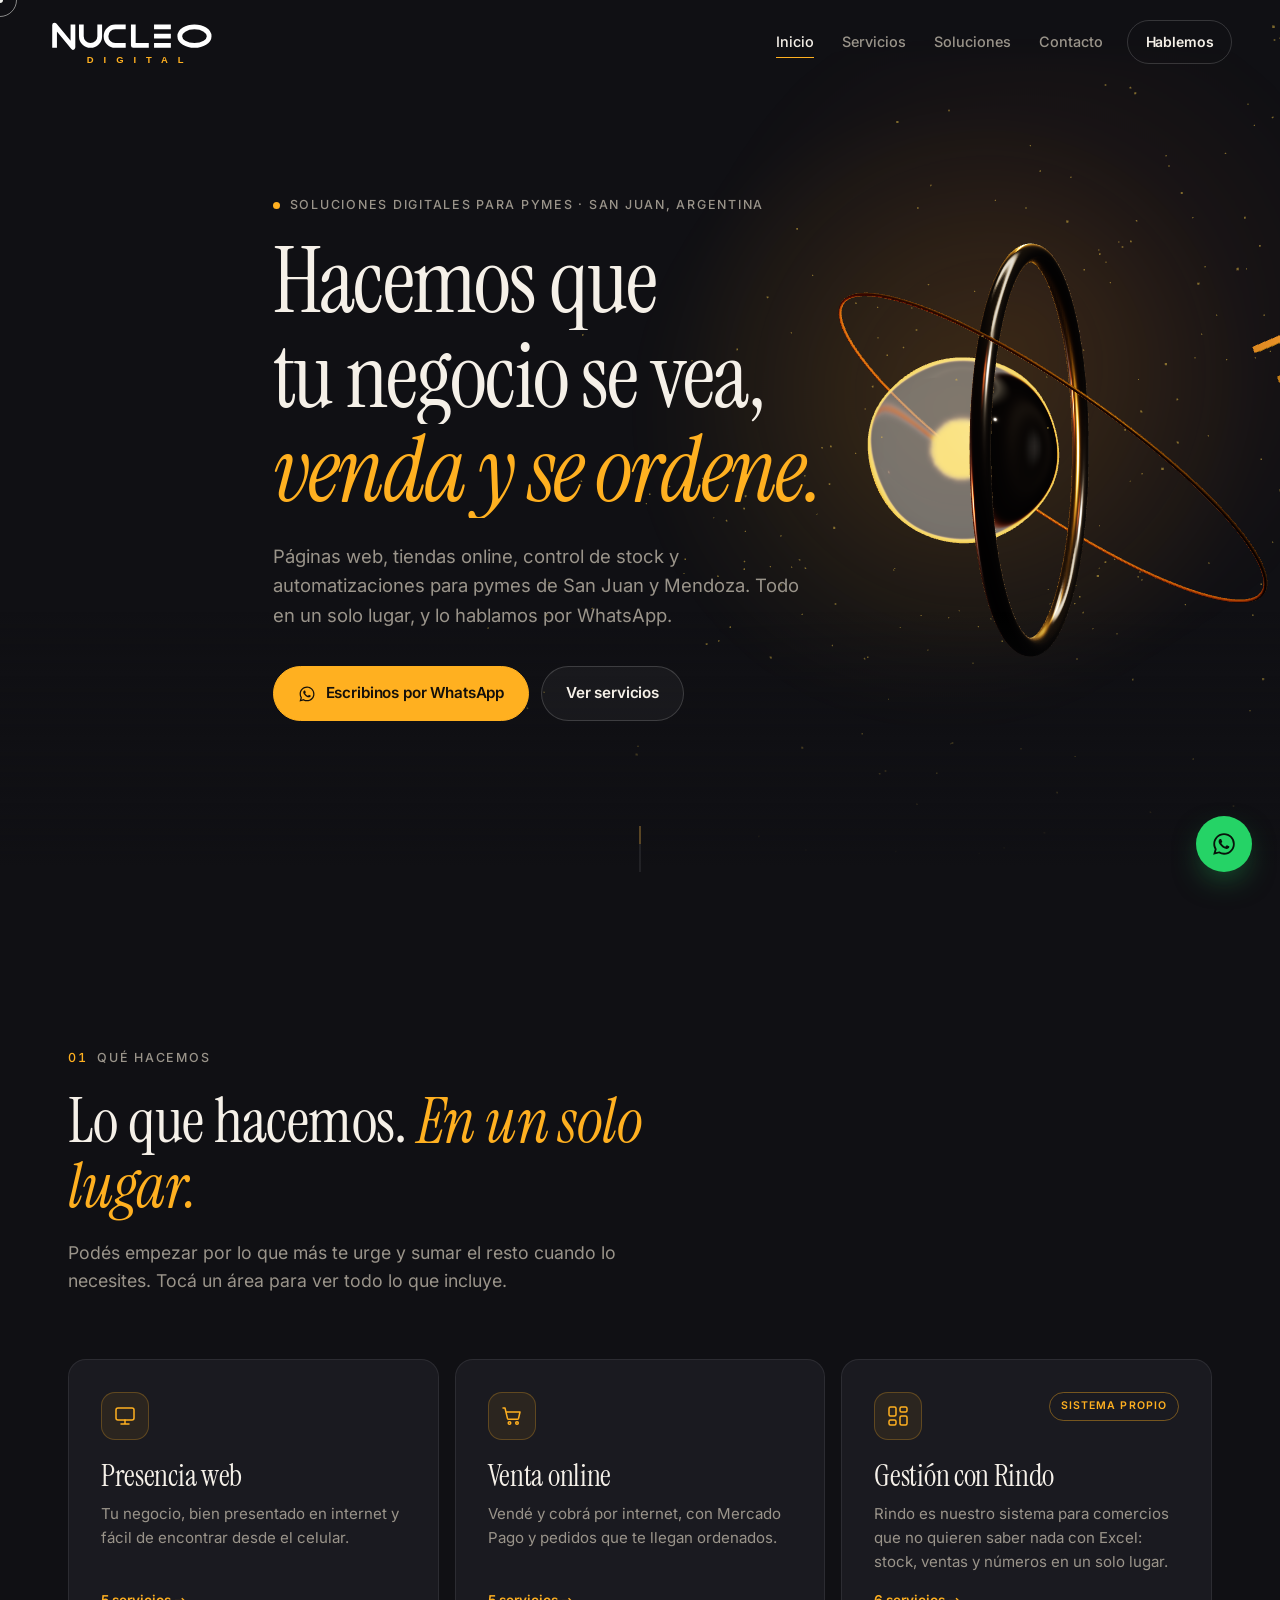
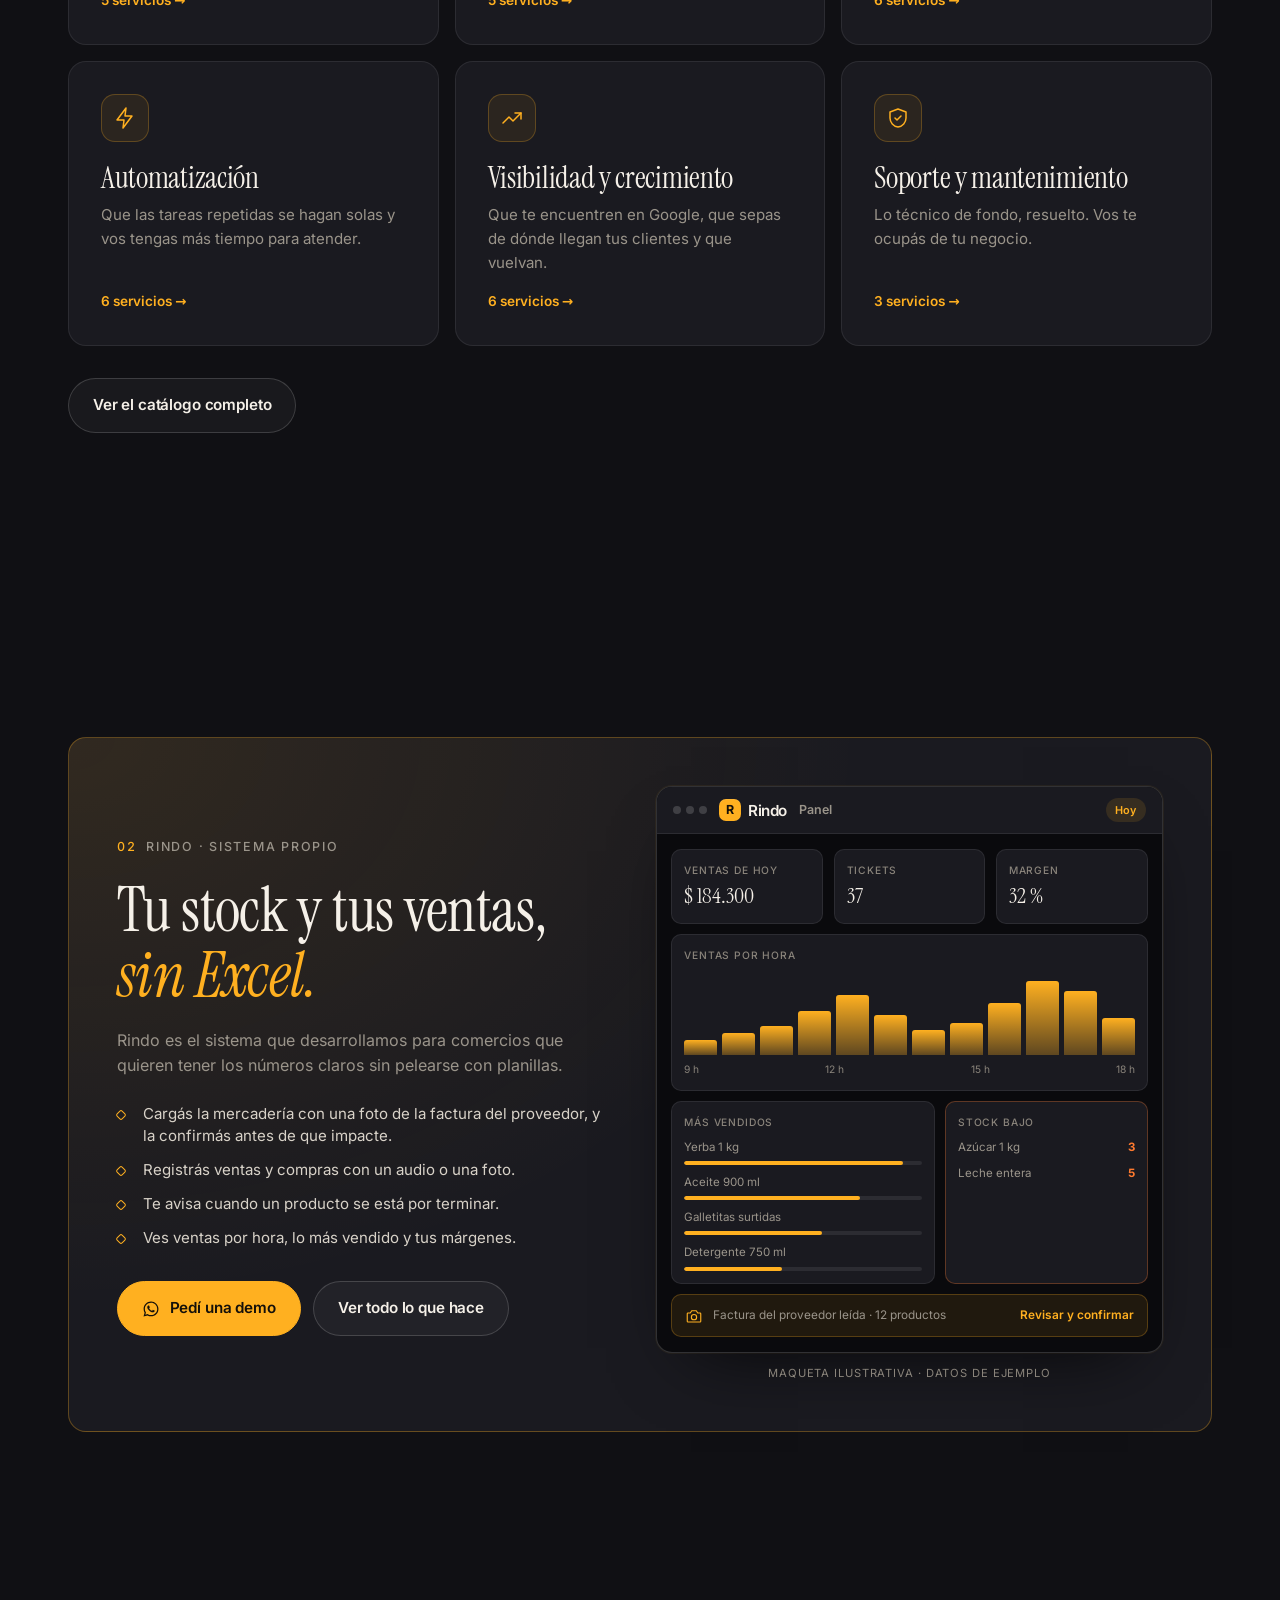
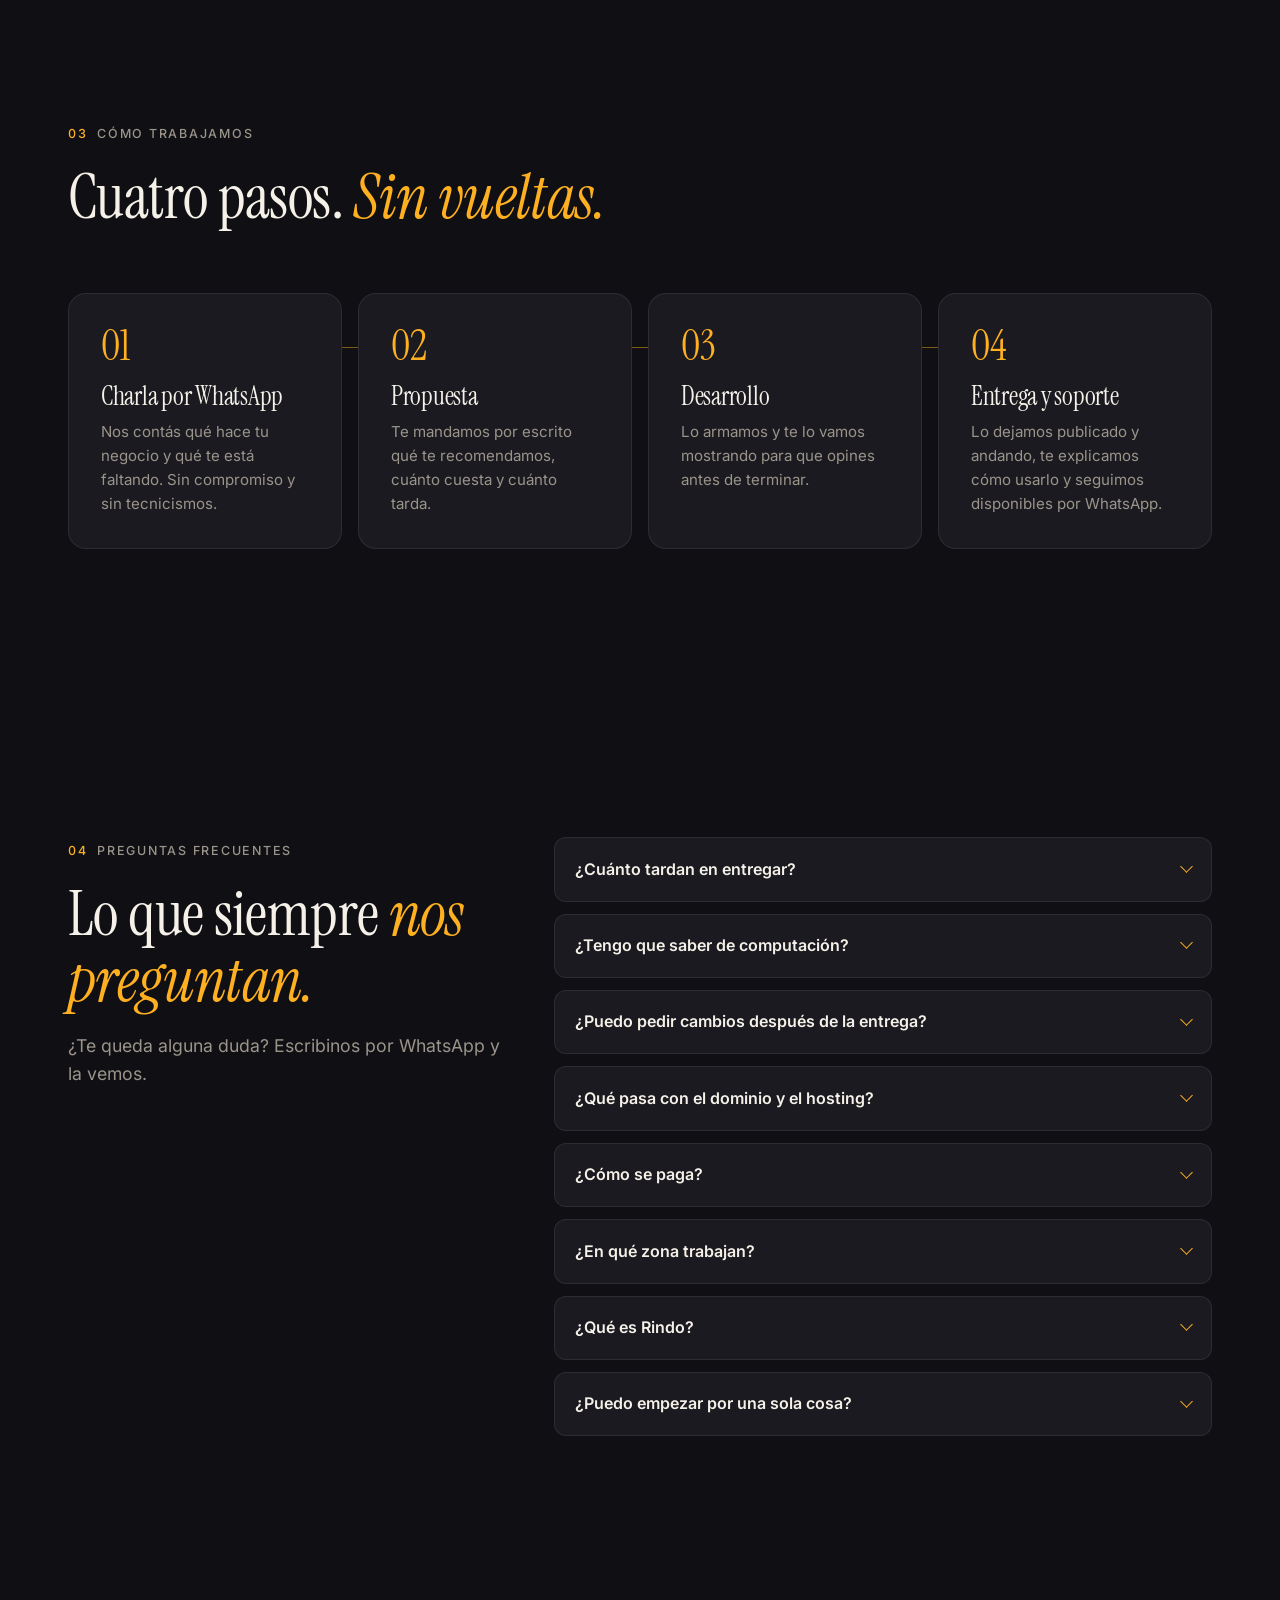
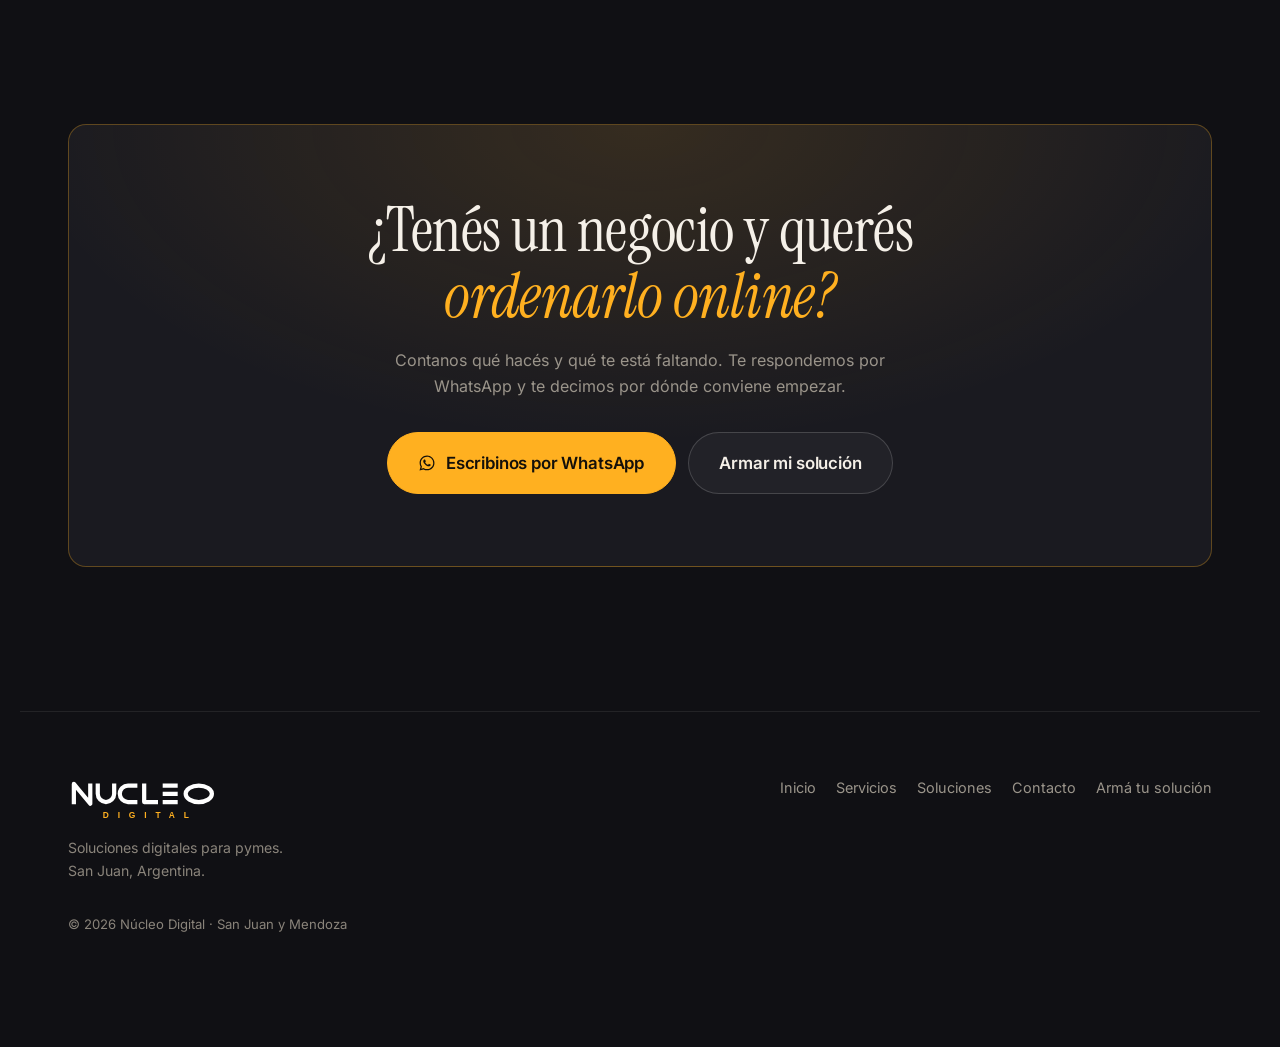
==== commit e8c81d8c: "Sumar el logo de Núcleo Digital y las imágenes del sitio - logo.svg: el logo (NUCLEO en blanco con l" ====
--- a/index.html
+++ b/index.html
@@ -43,7 +43,7 @@
   "name": "Núcleo Digital",
   "description": "Páginas web, tiendas online, control de stock y automatizaciones para pymes de San Juan y Mendoza.",
   "url": "https://nucleodigital.ar/",
-  "logo": "https://nucleodigital.ar/assets/img/logo.webp",
+  "logo": "https://nucleodigital.ar/assets/img/logo.svg",
   "image": "https://nucleodigital.ar/assets/img/og.jpg",
   "telephone": "+54 9 264 607-1925",
   "email": "dearribaignacio@gmail.com",
@@ -106,7 +106,7 @@
 <!-- ======================= ENCABEZADO ======================= -->
 <header class="cabecera" id="cabecera">
   <a class="cabecera__logo" href="index.html" aria-label="Núcleo Digital — ir al inicio">
-    <img src="assets/img/logo.webp" alt="Núcleo Digital" width="200" height="60" fetchpriority="high">
+    <img src="assets/img/logo.svg" alt="Núcleo Digital" width="200" height="60" fetchpriority="high">
   </a>
 
   <nav class="cabecera__nav" aria-label="Principal">
@@ -313,7 +313,7 @@
 <!-- ======================= PIE ======================= -->
 <footer class="pie">
   <div class="pie__marca">
-    <img src="assets/img/logo.webp" alt="Núcleo Digital" width="180" height="54" loading="lazy">
+    <img src="assets/img/logo.svg" alt="Núcleo Digital" width="180" height="54" loading="lazy">
     <p>Soluciones digitales para pymes.<br>San Juan, Argentina.</p>
   </div>
   <nav class="pie__nav" aria-label="Pie de página">
--- a/styles.css
+++ b/styles.css
@@ -932,6 +932,31 @@
 .mockup__puntos { display: flex; gap: 5px; }
 .mockup__puntos i { width: 8px; height: 8px; border-radius: 50%; background: var(--borde-fuerte); }
 .mockup__titulo { color: var(--suave); font-size: 0.78rem; font-weight: 600; }
+
+/* Logo de Rindo (mismo criterio que su componente Logo.tsx): la palabra va
+   en un solo color y el único elemento con color es el cuadrado con la R. */
+.rindo-logo { display: inline-flex; align-items: center; gap: 0.45rem; }
+.rindo-logo__marca {
+  display: grid;
+  place-items: center;
+  width: 22px;
+  height: 22px;
+  border-radius: 7px;
+  background: var(--ambar);
+  box-shadow: inset 0 1px 0 rgb(255 255 255 / 8%);
+  color: #14100a;
+  font-size: 0.78rem;
+  font-weight: 700;
+  line-height: 1;
+  letter-spacing: -0.02em;
+}
+.rindo-logo__nombre {
+  color: var(--texto);
+  font-size: 0.95rem;
+  font-weight: 600;
+  line-height: 1;
+  letter-spacing: -0.03em;
+}
 .mockup__estado {
   margin-left: auto;
   padding: 0.2rem 0.6rem;
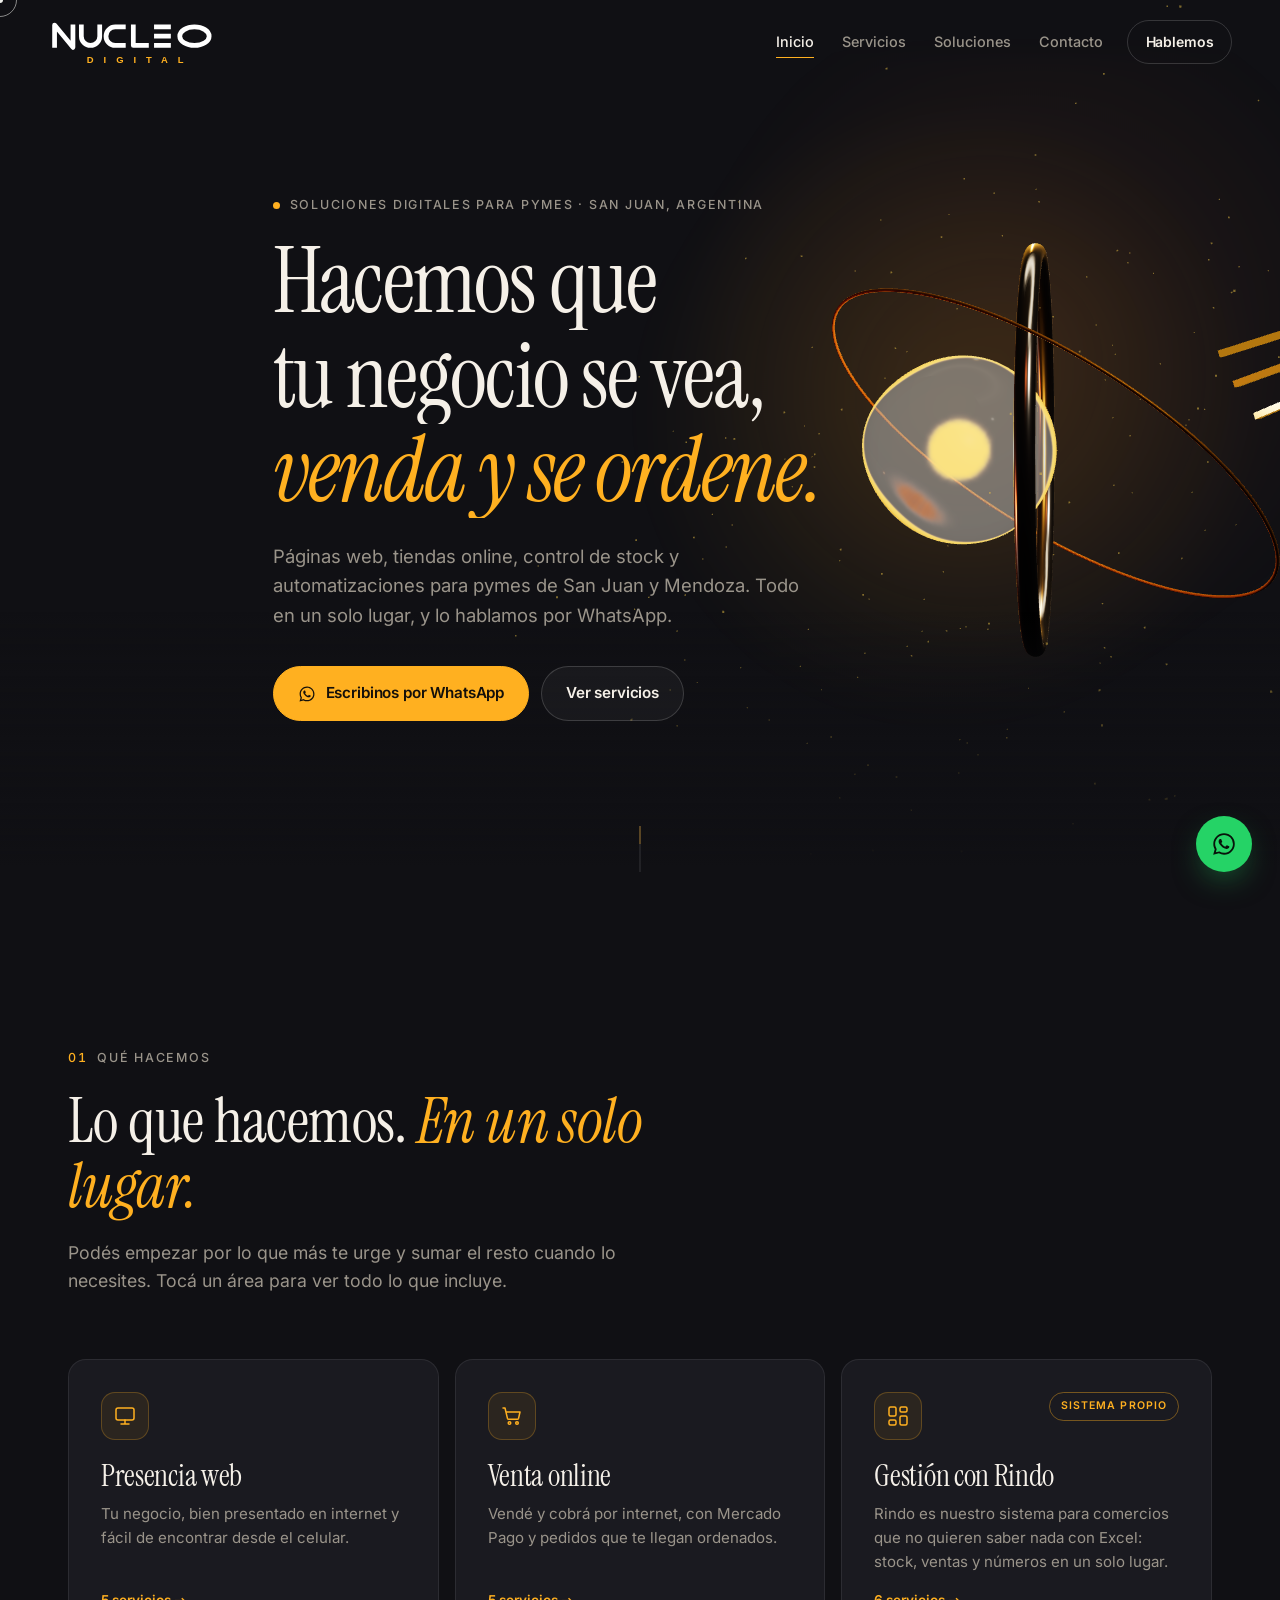
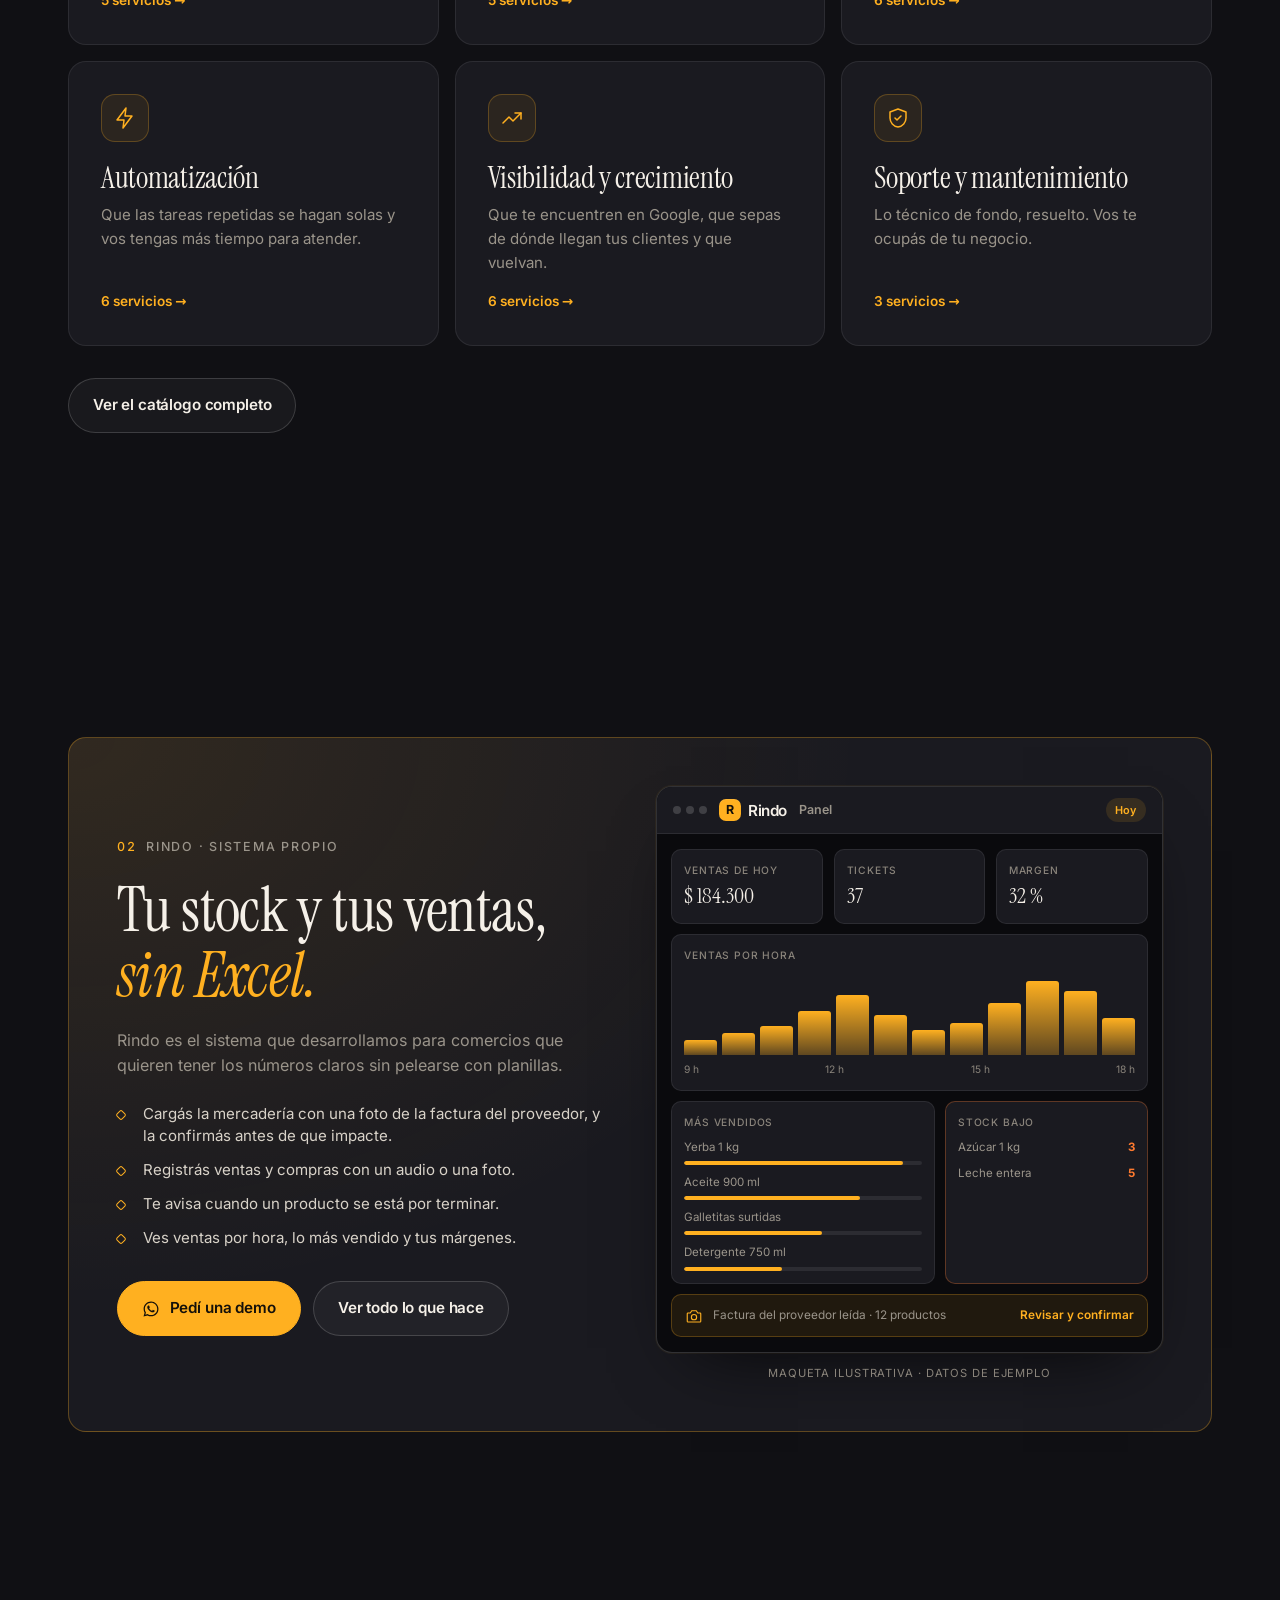
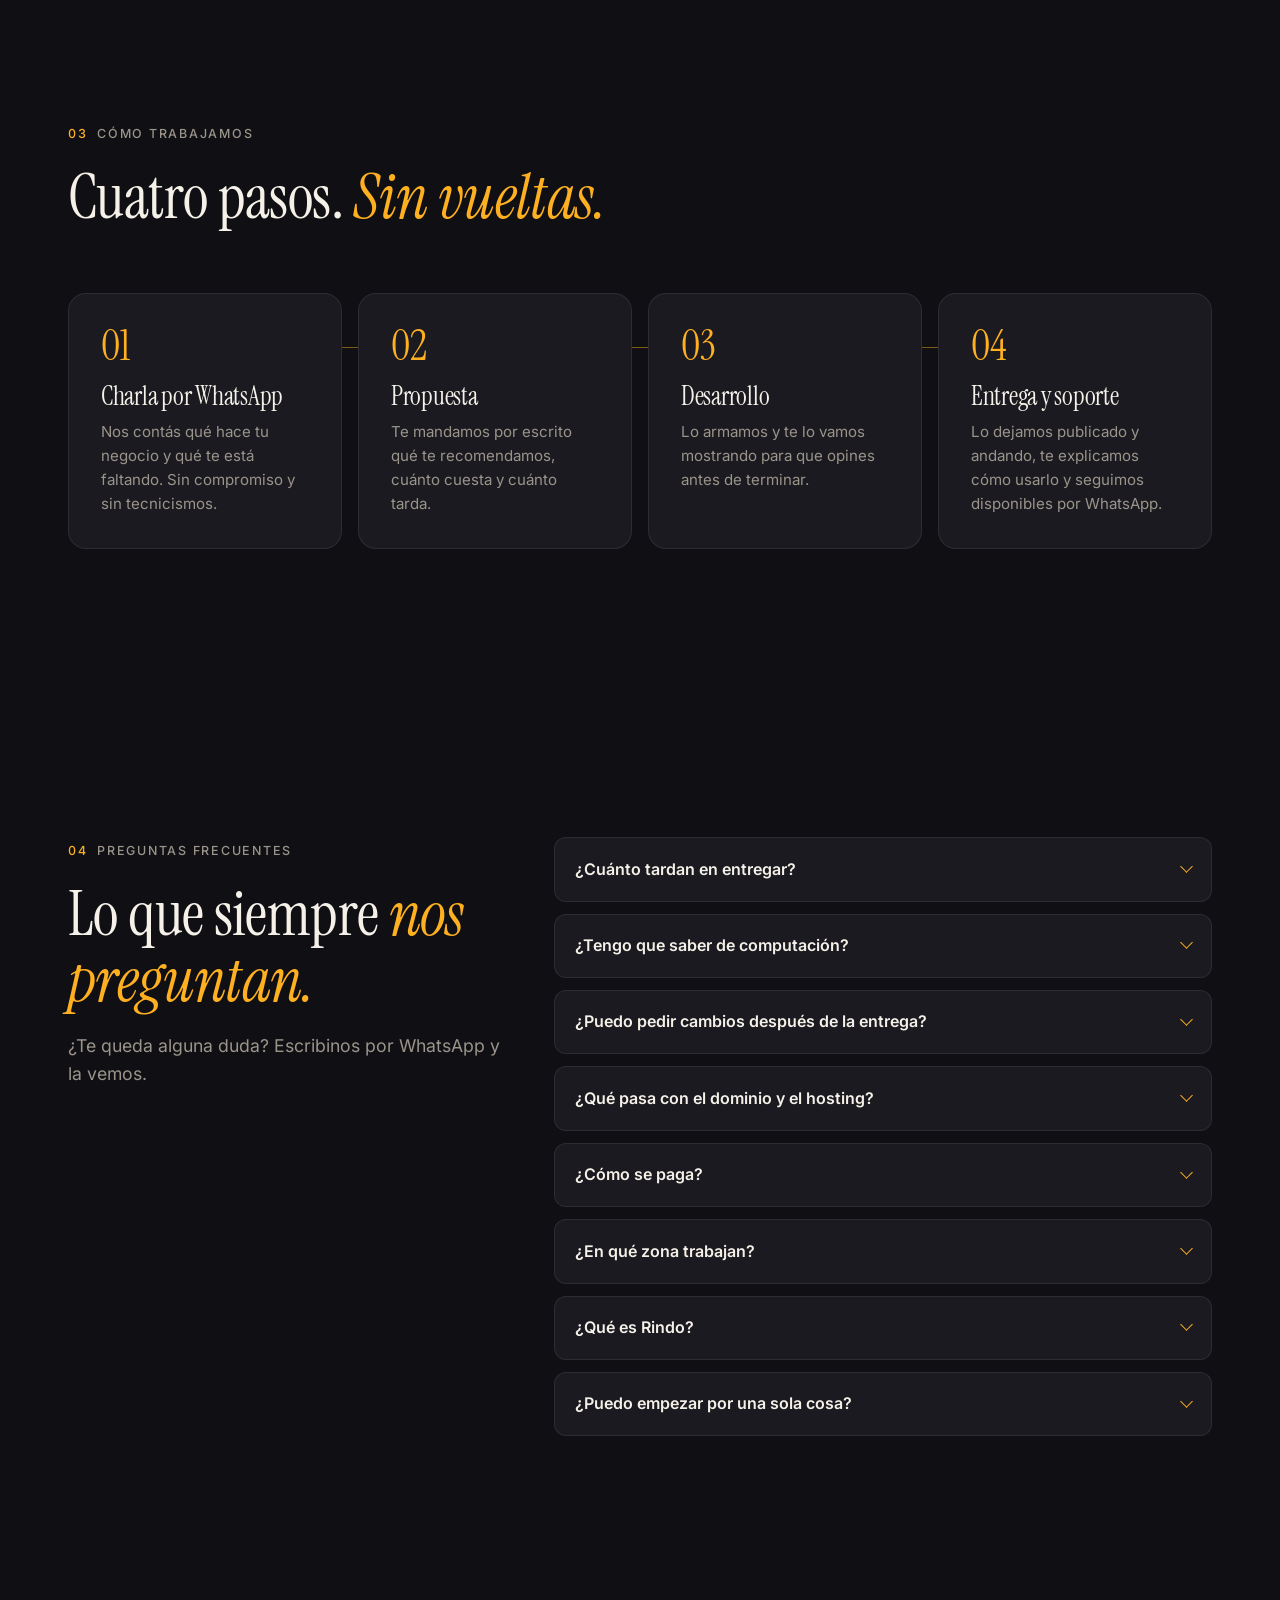
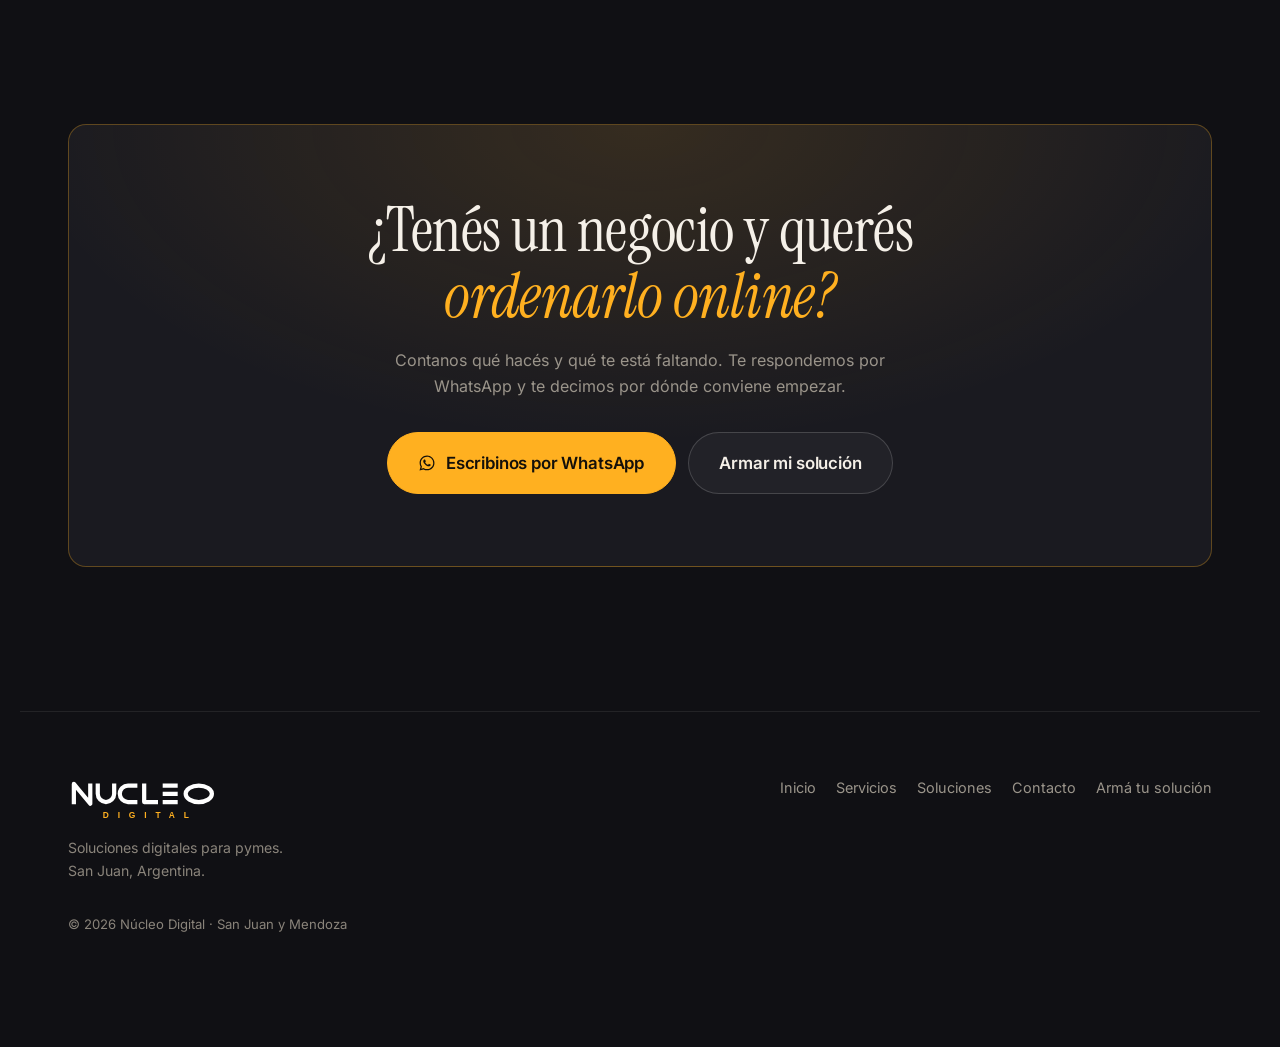
==== commit bb9cffbc: "Sacar los [COMPLETAR] visibles de las preguntas frecuentes Quedan anotados en el LEEME hasta tener l" ====
--- a/index.html
+++ b/index.html
@@ -260,7 +260,7 @@
     <div class="faq revelar-c">
       <details class="pregunta">
         <summary>¿Cuánto tardan en entregar?</summary>
-        <div class="pregunta__respuesta"><p>Depende de lo que armemos. La página del plan Básica se entrega en 7 días; para todo lo demás te pasamos el plazo por escrito en la propuesta, antes de empezar.</p><p><span class="completar">[COMPLETAR: si querés, plazos típicos de tienda online, Rindo y automatizaciones]</span></p></div>
+        <div class="pregunta__respuesta"><p>Depende de lo que armemos. La página del plan Básica se entrega en 7 días; para todo lo demás te pasamos el plazo por escrito en la propuesta, antes de empezar.</p></div>
       </details>
       <details class="pregunta">
         <summary>¿Tengo que saber de computación?</summary>
@@ -268,7 +268,7 @@
       </details>
       <details class="pregunta">
         <summary>¿Puedo pedir cambios después de la entrega?</summary>
-        <div class="pregunta__respuesta"><p>Sí. Los planes de página web incluyen rondas de cambios y un tiempo de soporte (lo ves en cada plan). Después podés sumar el mantenimiento mensual, que cubre cambios de textos, fotos y precios, o pedirnos un cambio puntual.</p><p><span class="completar">[COMPLETAR: cómo se cobran los cambios puntuales]</span></p></div>
+        <div class="pregunta__respuesta"><p>Sí. Los planes de página web incluyen rondas de cambios y un tiempo de soporte (lo ves en cada plan). Después podés sumar el mantenimiento mensual, que cubre cambios de textos, fotos y precios, o pedirnos un cambio puntual.</p></div>
       </details>
       <details class="pregunta">
         <summary>¿Qué pasa con el dominio y el hosting?</summary>
@@ -276,11 +276,11 @@
       </details>
       <details class="pregunta">
         <summary>¿Cómo se paga?</summary>
-        <div class="pregunta__respuesta"><p>Podés pagar con Mercado Pago. <span class="completar">[COMPLETAR: otros medios (transferencia, efectivo) y si se pide seña o se paga en partes]</span></p><p>Los planes de página web son de pago único. Los servicios que son mensuales, como el mantenimiento, se pagan por mes.</p></div>
+        <div class="pregunta__respuesta"><p>Podés pagar con Mercado Pago.</p><p>Los planes de página web son de pago único. Los servicios que son mensuales, como el mantenimiento, se pagan por mes.</p></div>
       </details>
       <details class="pregunta">
         <summary>¿En qué zona trabajan?</summary>
-        <div class="pregunta__respuesta"><p>Somos de San Juan y trabajamos con pymes de San Juan y Mendoza. <span class="completar">[COMPLETAR: ¿atienden a distancia otras provincias? ¿hacen reuniones presenciales?]</span></p></div>
+        <div class="pregunta__respuesta"><p>Somos de San Juan y trabajamos con pymes de San Juan y Mendoza.</p></div>
       </details>
       <details class="pregunta">
         <summary>¿Qué es Rindo?</summary>
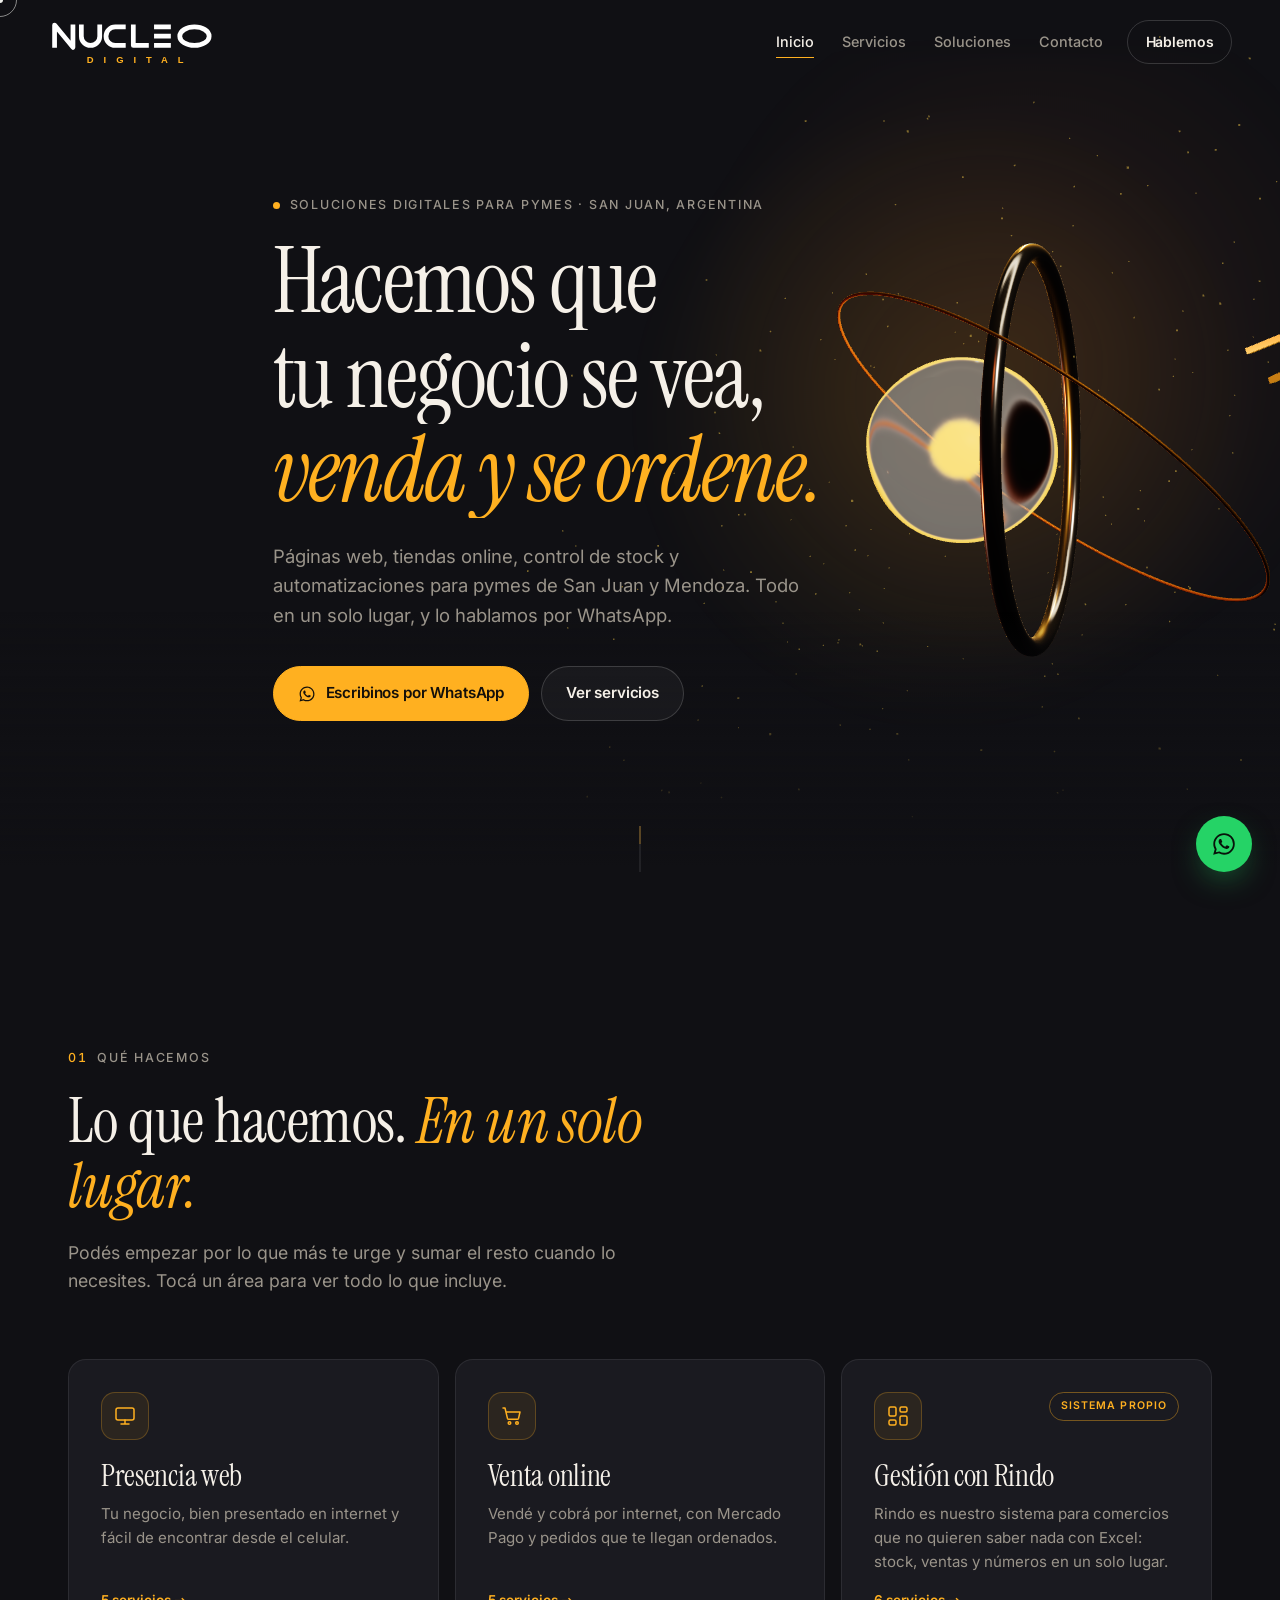
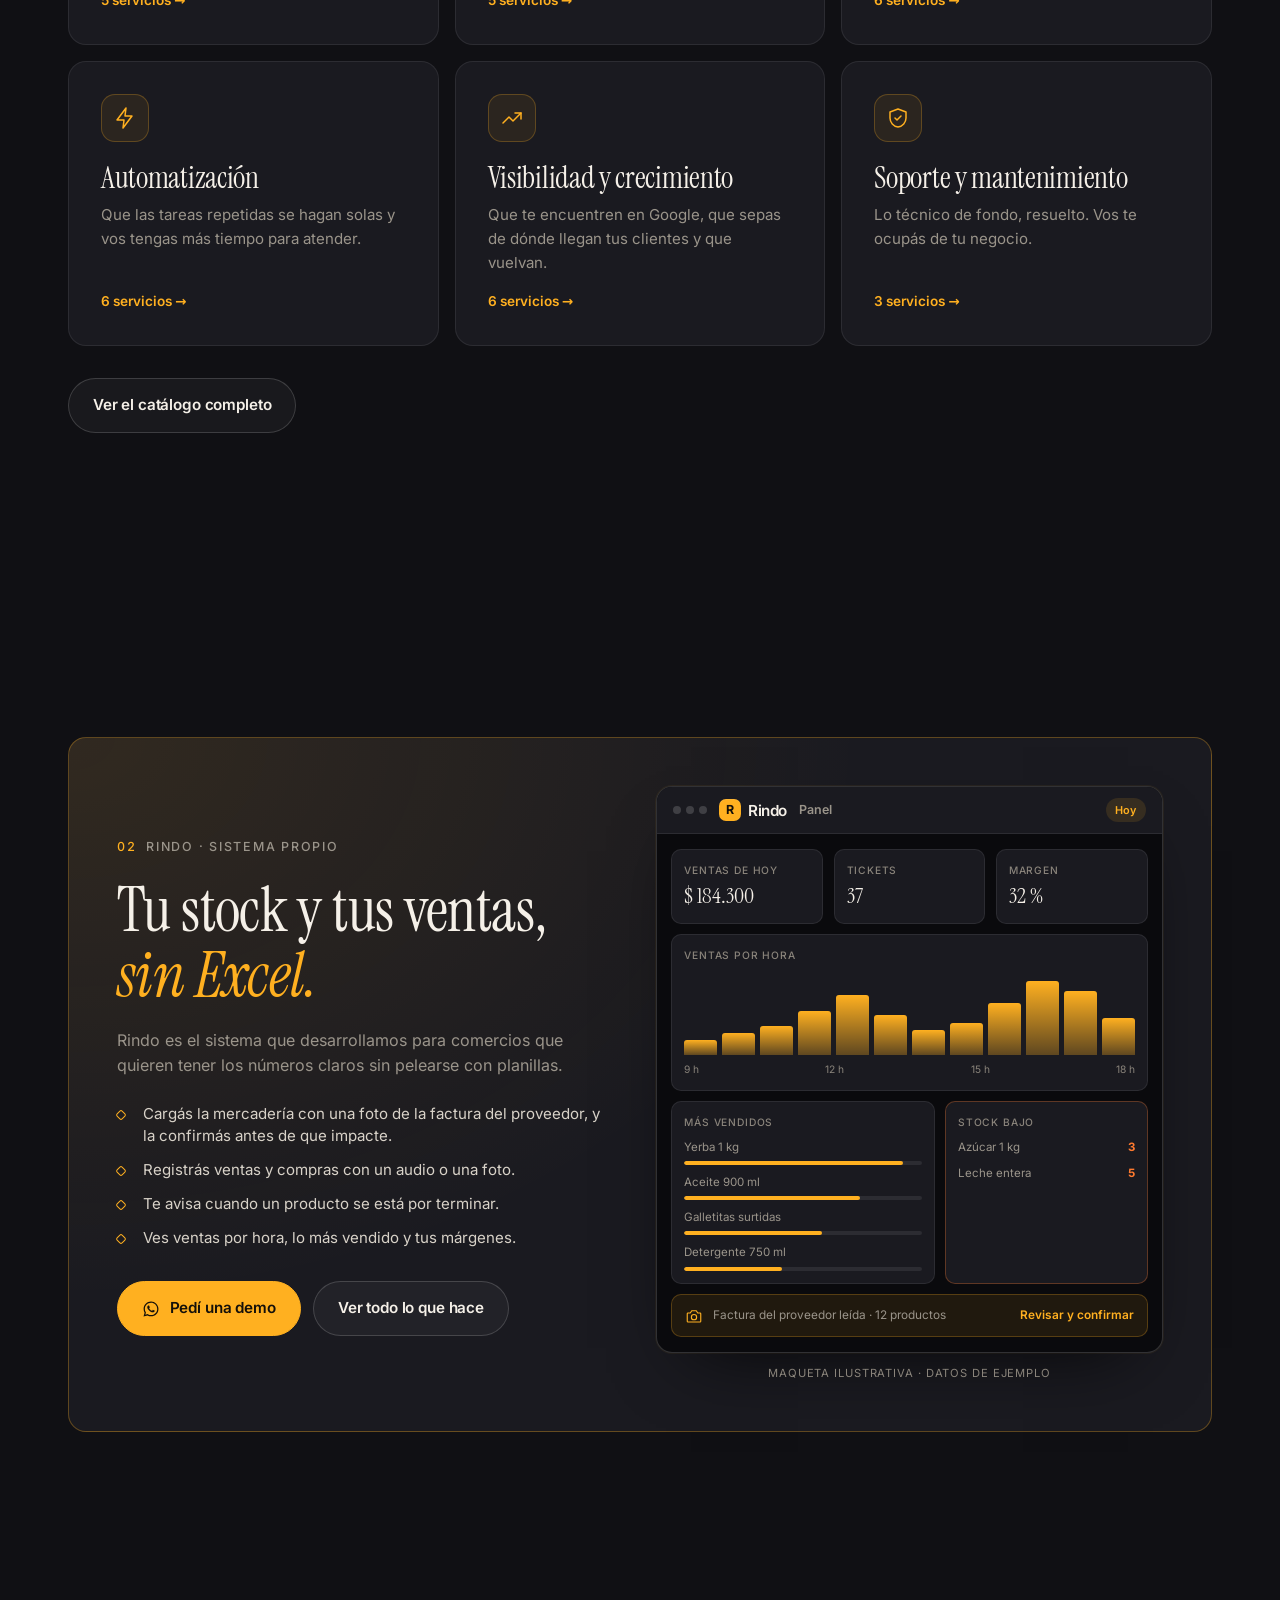
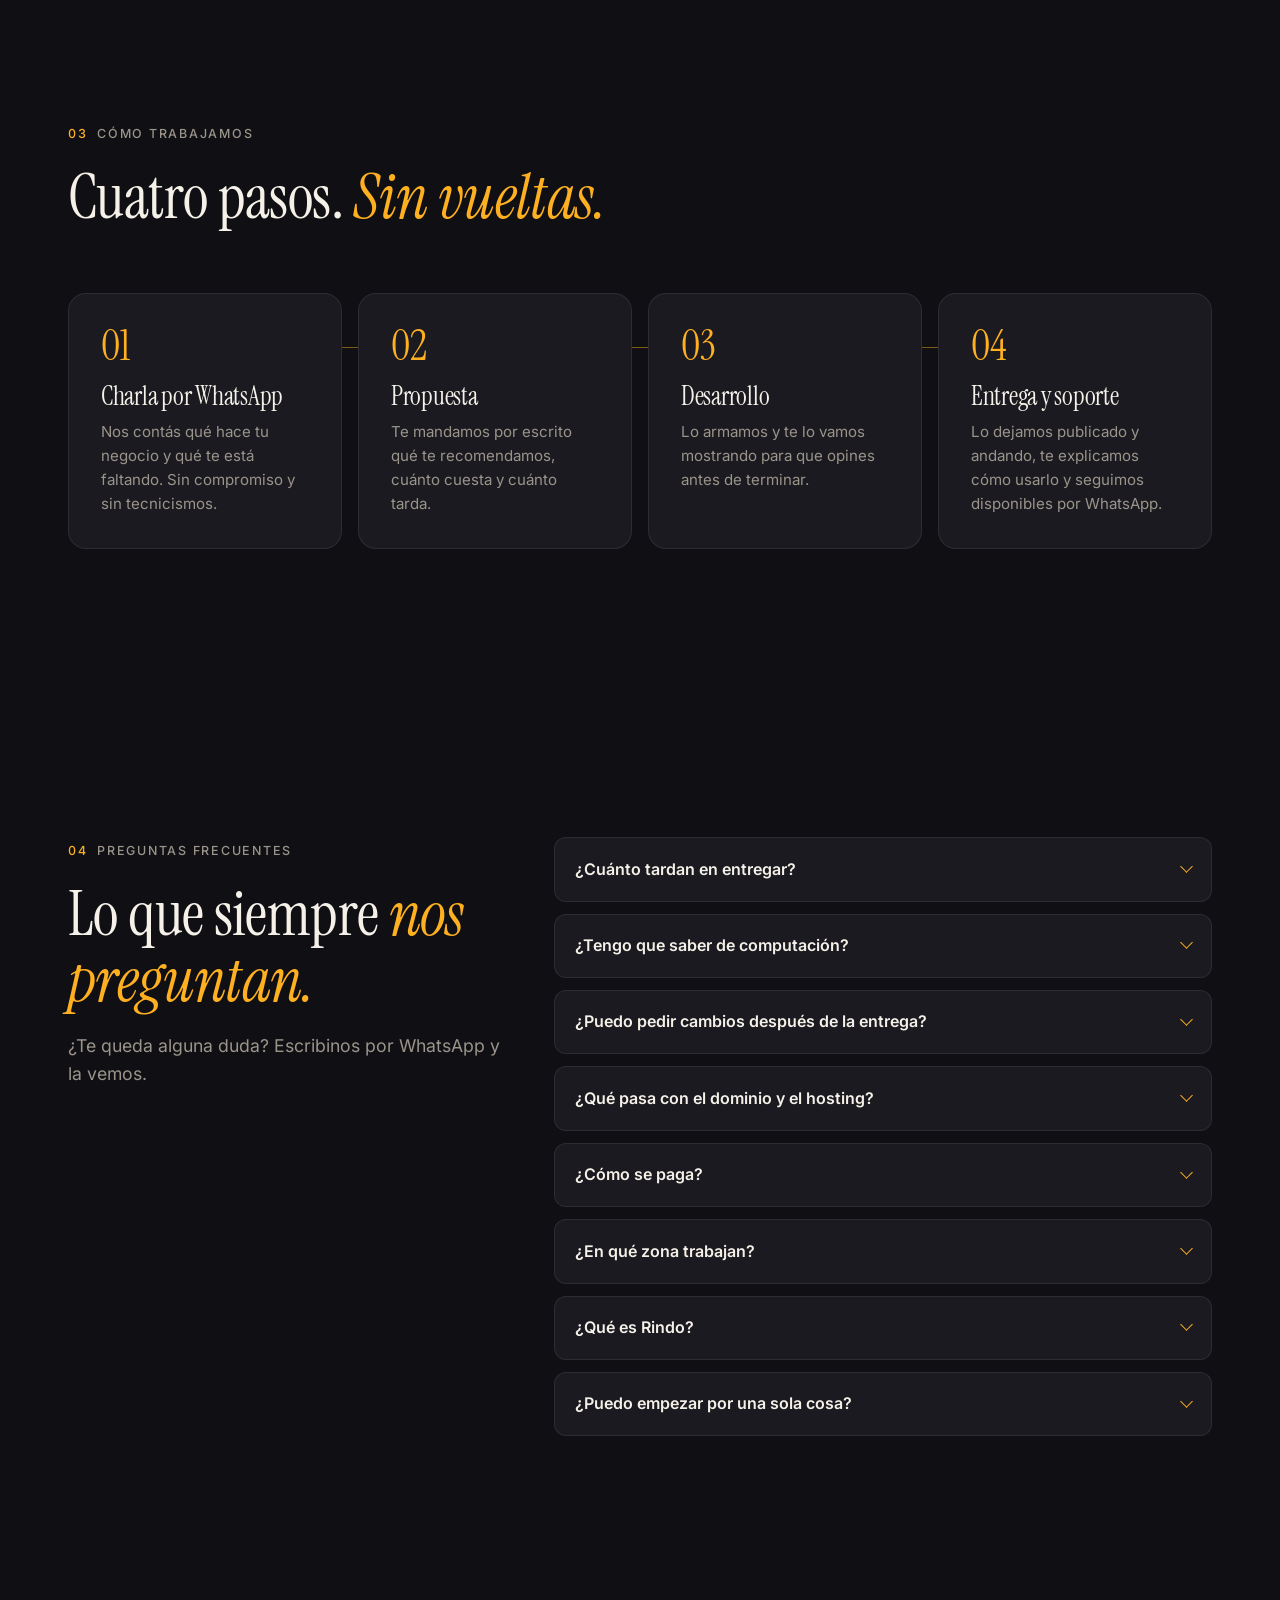
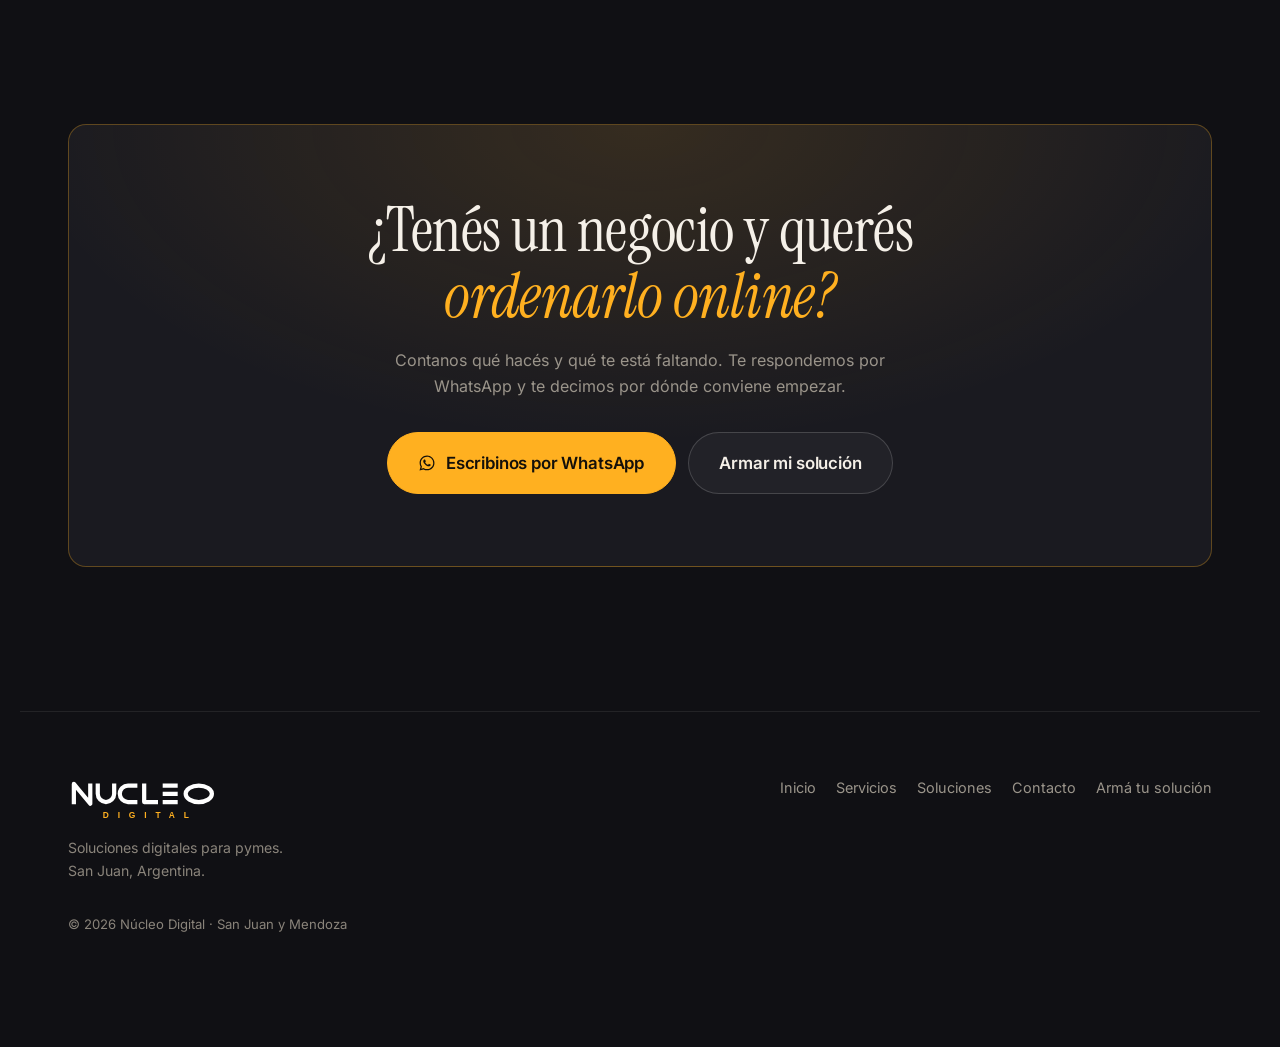
==== commit 69a38785: "Sacar los precios de la web - Planes Básica, PyME y Personalizada sin precio: se consultan por Whats" ====
--- a/index.html
+++ b/index.html
@@ -272,7 +272,7 @@
       </details>
       <details class="pregunta">
         <summary>¿Qué pasa con el dominio y el hosting?</summary>
-        <div class="pregunta__respuesta"><p>Van aparte porque se pagan al proveedor, no a nosotros: ronda los $25.000 al año entre las dos cosas. Te lo dejamos contratado y configurado sin cobrarte la gestión.</p></div>
+        <div class="pregunta__respuesta"><p>Van aparte porque se pagan al proveedor, no a nosotros. Te lo dejamos contratado y configurado sin cobrarte la gestión.</p></div>
       </details>
       <details class="pregunta">
         <summary>¿Cómo se paga?</summary>
--- a/styles.css
+++ b/styles.css
@@ -419,6 +419,13 @@
 /* --- planes --- */
 .plan { display: flex; flex-direction: column; }
 .plan__nombre { font-size: clamp(1.9rem, 7vw, 2.4rem); }
+/* Sin precio a la vista, la cabecera del plan lleva la línea que antes
+   separaba el precio de la lista. */
+.plan__cabecera {
+  margin-bottom: 1.5rem;
+  padding-bottom: 1.5rem;
+  border-bottom: 1px solid var(--borde);
+}
 .plan__para {
   margin: 0.4rem 0 0;
   color: var(--suave);
